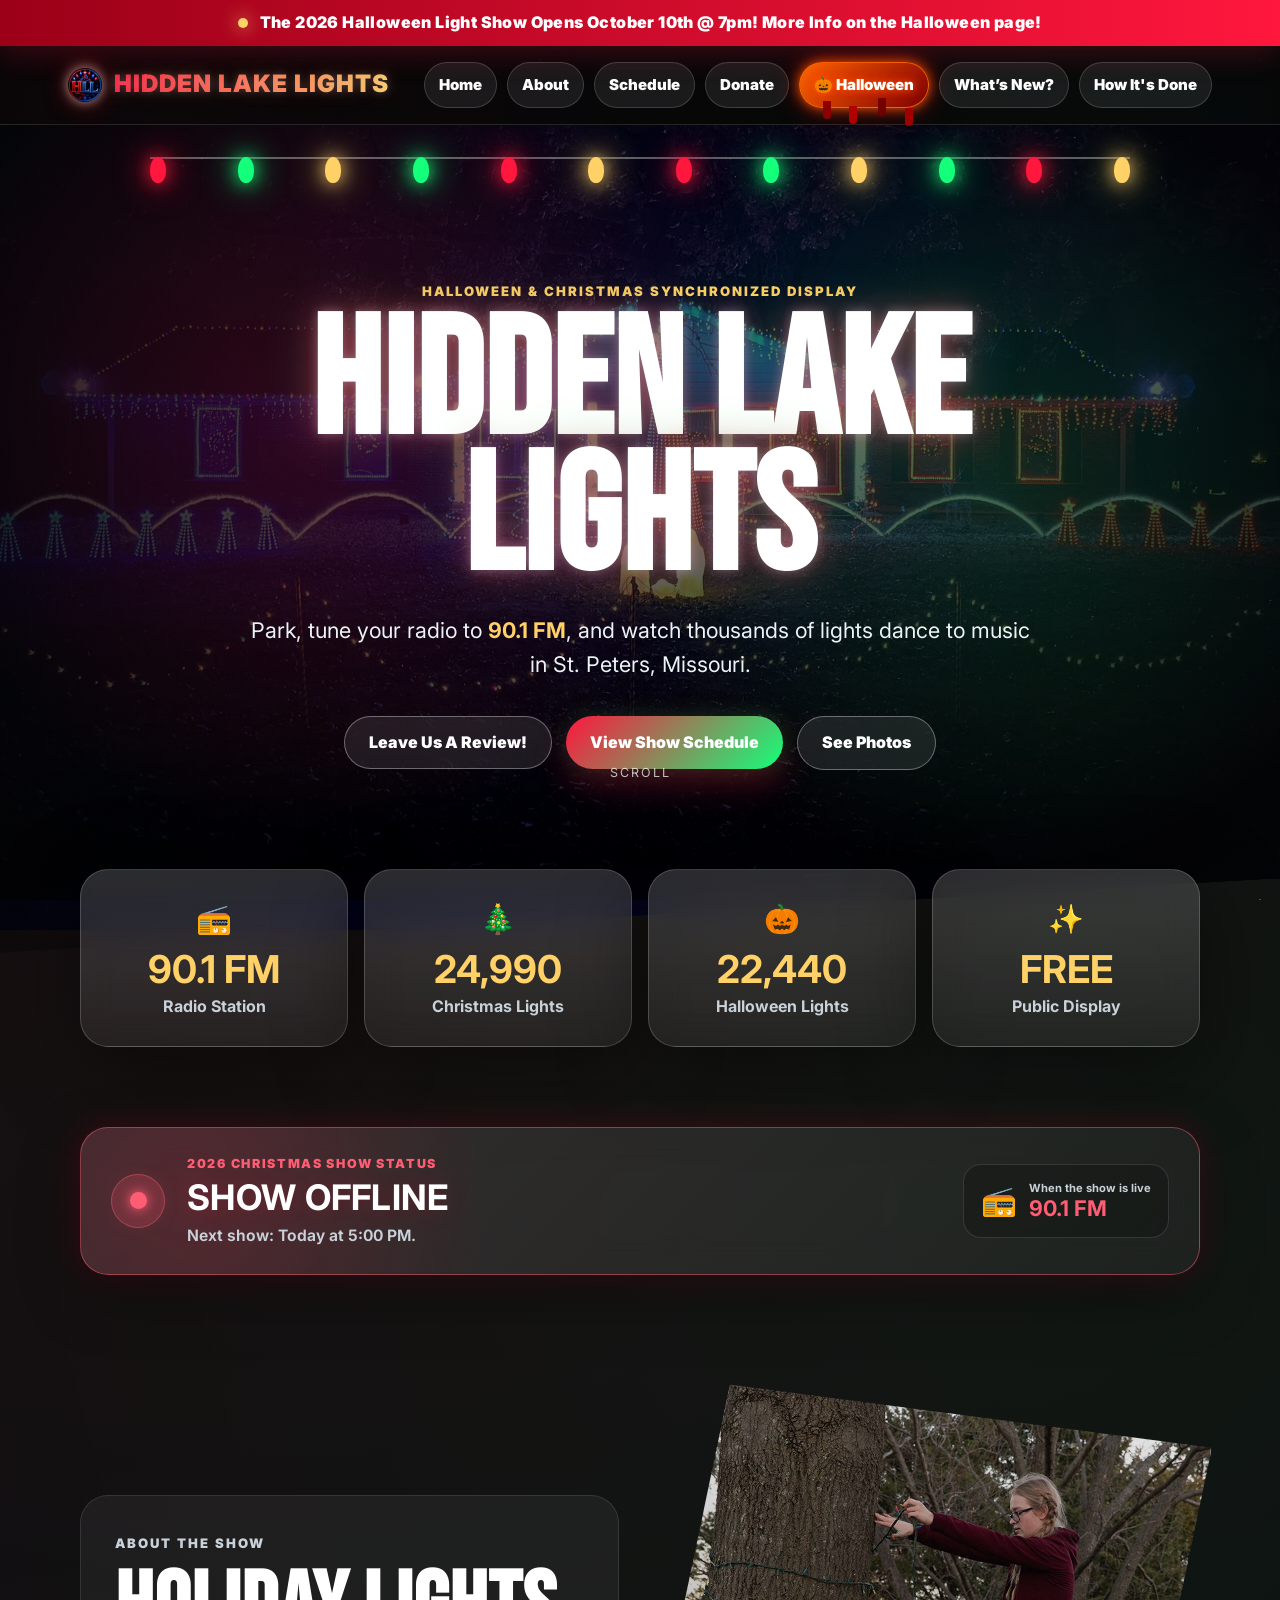
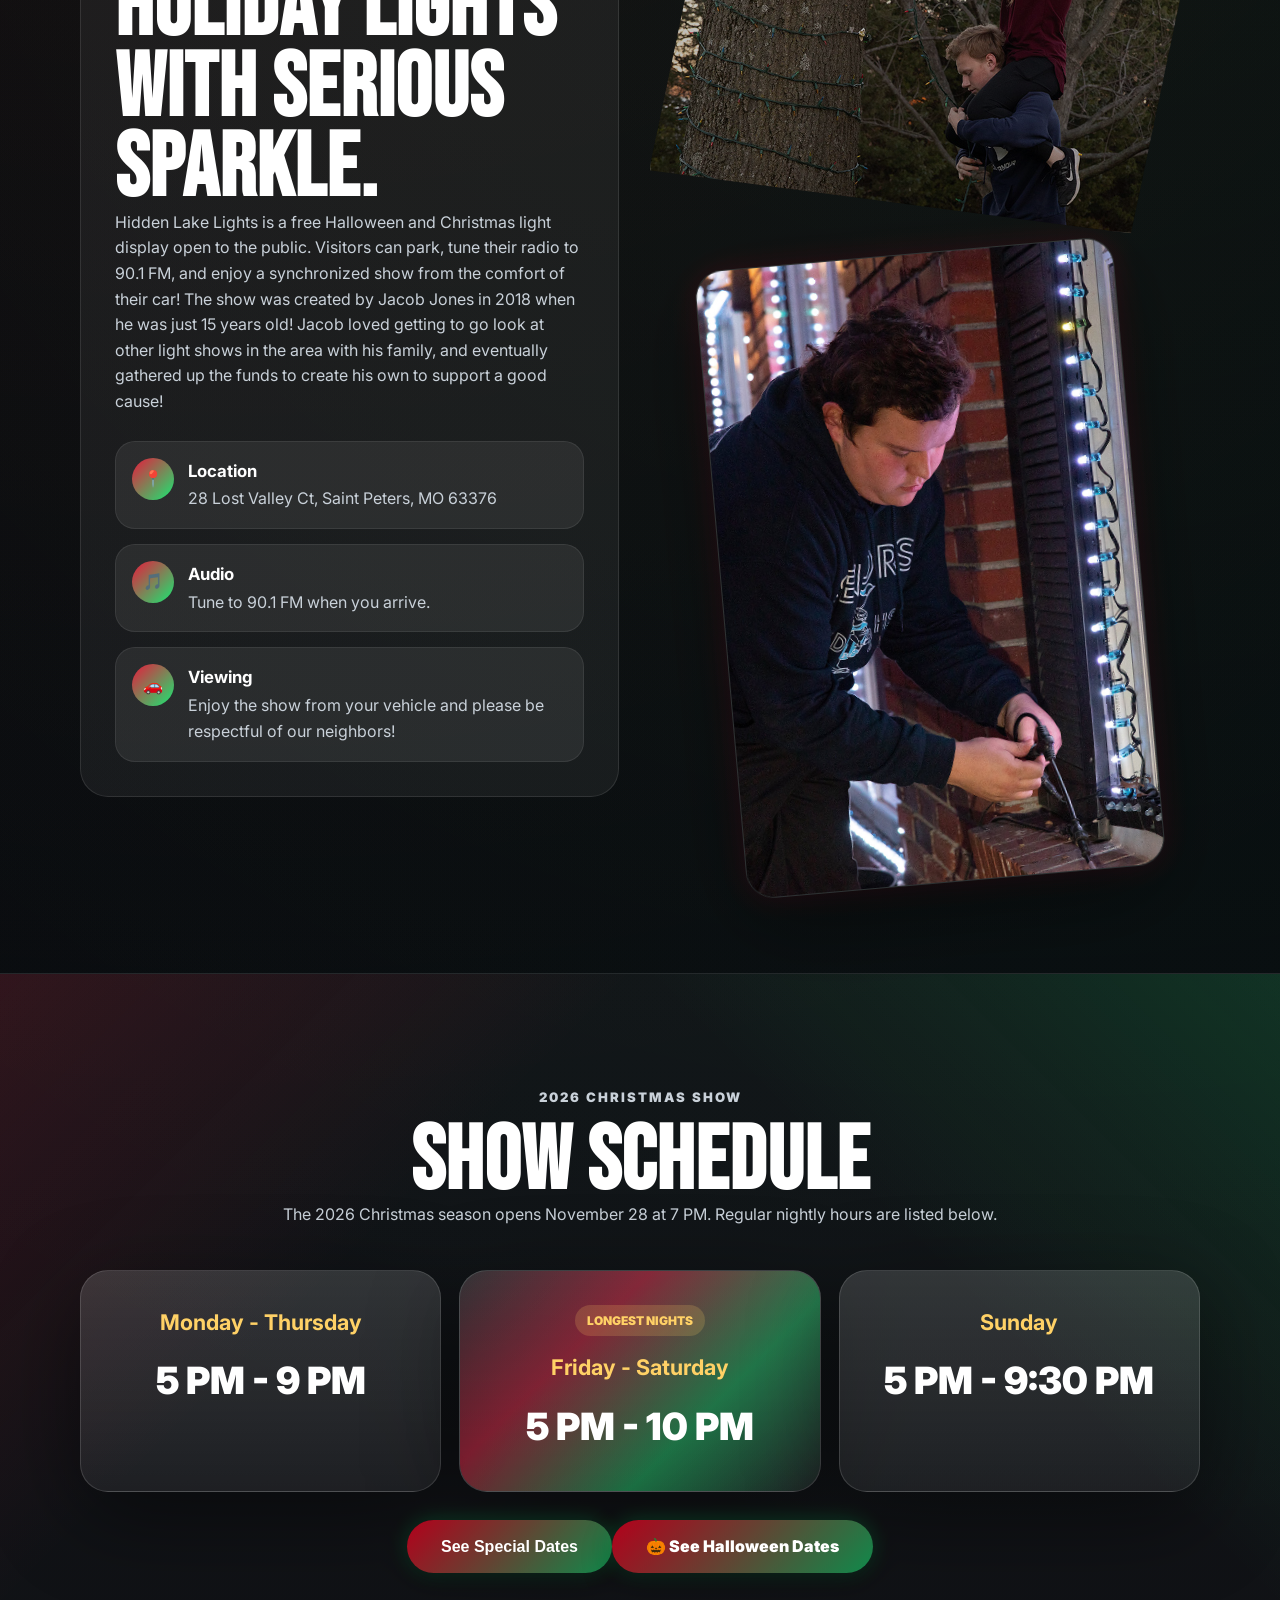
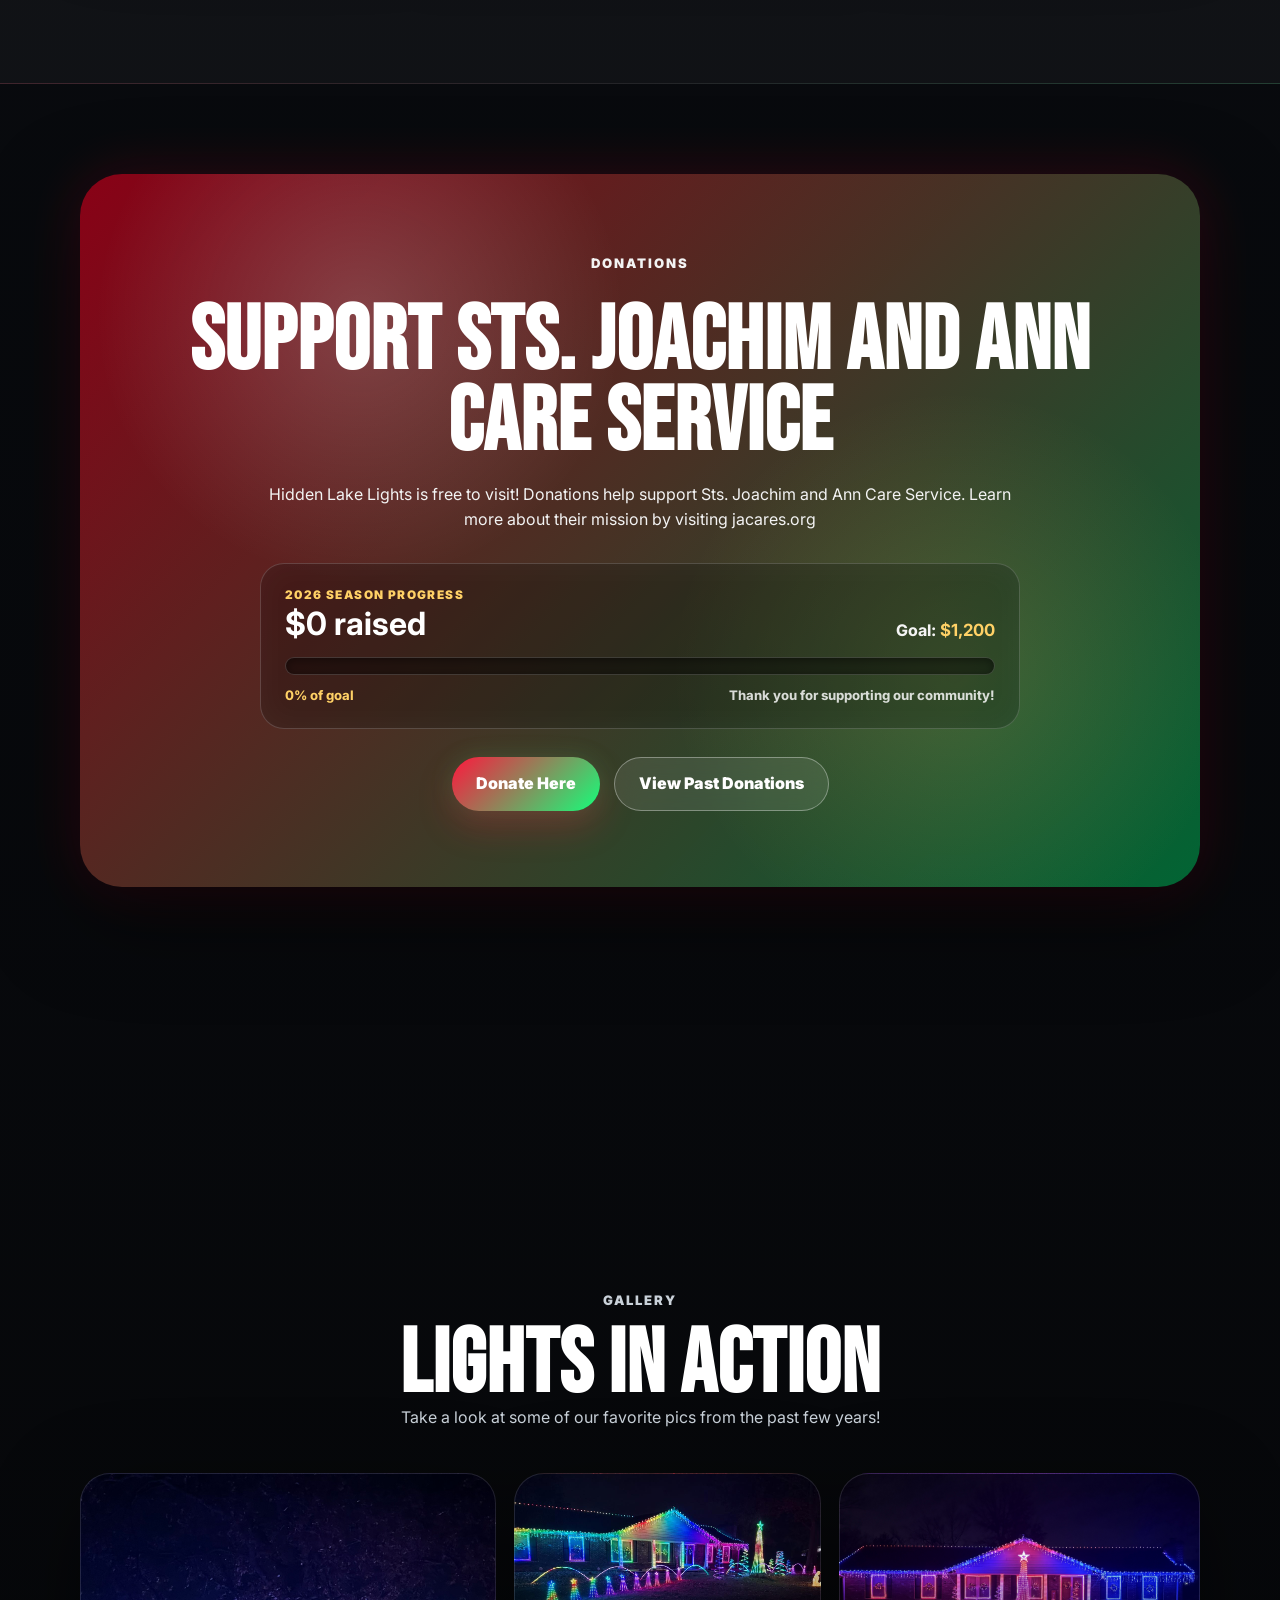
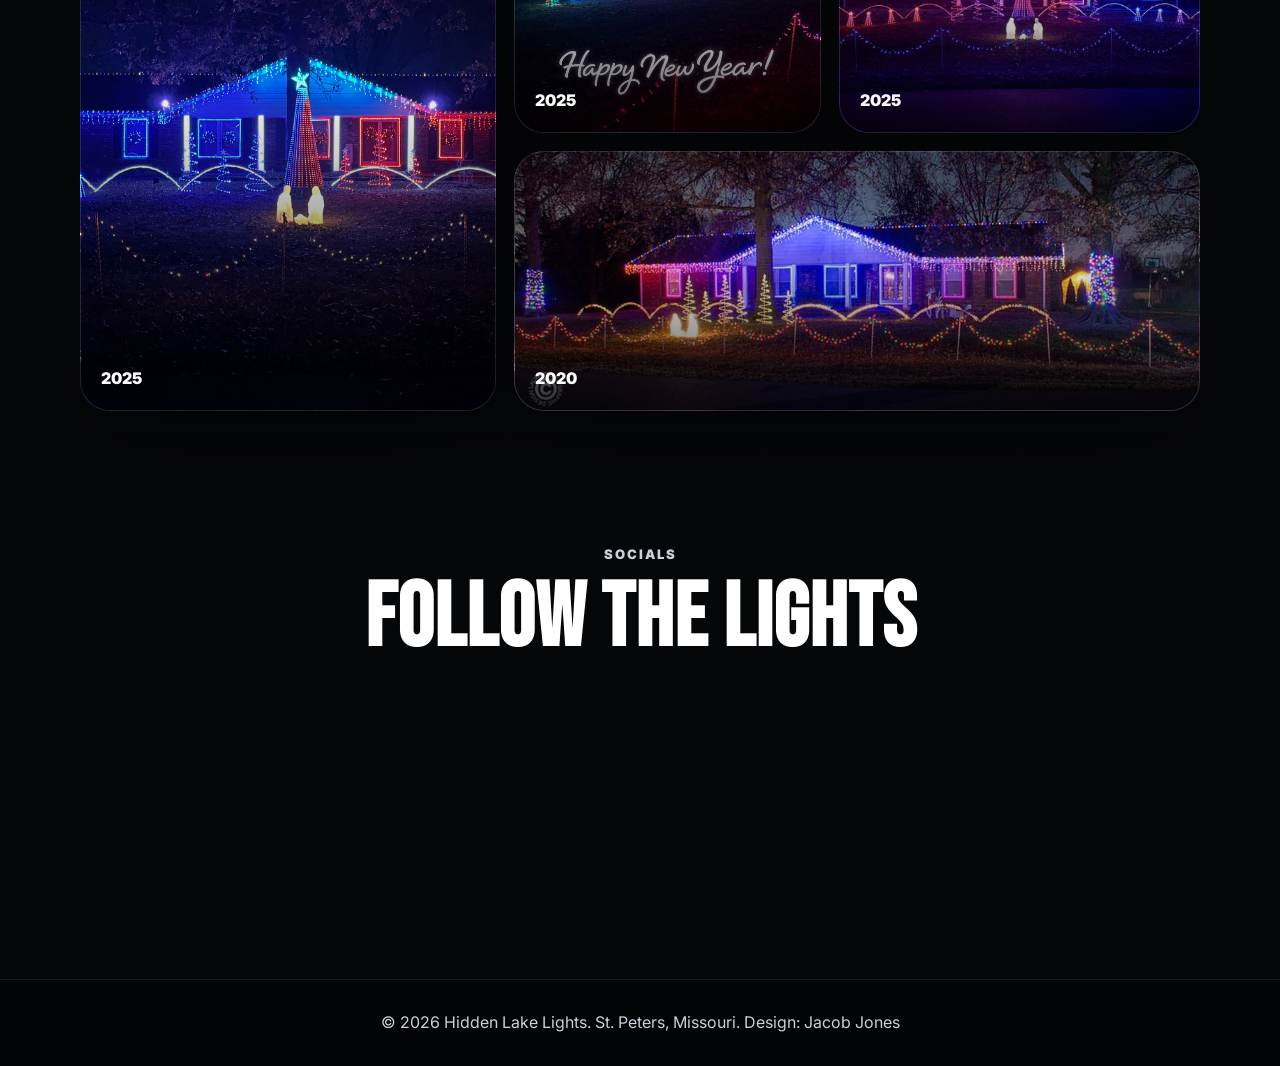
==== index.html @ e8484bbc "Update index.html" ====
<!-- =====================================================
  HIDDEN LAKE LIGHTS MAIN PAGE
  Purpose: Main Christmas/home page for the show website
===================================================== -->
<!DOCTYPE html>
<html lang="en">
<head>
  <!-- ===== PAGE SETUP / BROWSER SETTINGS =====
       Sets character encoding, mobile responsiveness, SEO info, fonts, favicon,
       Font Awesome icons, and connects this page to style.css.
  -->
  <meta charset="UTF-8" />
  <meta name="viewport" content="width=device-width, initial-scale=1.0" />

  <!-- ===== SEO META TAGS ===== -->

<meta name="title" content="Hidden Lake Lights | St. Peters Christmas & Halloween Light Show">

<meta name="description" content="Hidden Lake Lights is a free synchronized Christmas and Halloween light show in St. Peters, Missouri featuring music, pixels, mega trees, and over 30,000 lights. Tune to 90.1 FM and enjoy the show from your vehicle.">

<meta name="keywords" content="
Hidden Lake Lights,
St Peters Christmas Lights,
St Charles County Christmas Lights,
Missouri Christmas Lights,
Christmas Light Show Missouri,
Halloween Light Show Missouri,
St Peters Holiday Lights,
Christmas Lights Near Me,
Synchronized Christmas Lights,
90.1 FM Light Show,
Christmas Lights St Louis,
St Louis Christmas Lights,
Holiday Lights Missouri,
Drive Through Christmas Lights,
Pixel Light Show
">

<meta name="author" content="Jacob Jones">

<meta name="robots" content="index, follow">

<meta name="theme-color" content="#050608">

<!-- ===== OPEN GRAPH (Facebook / Discord / iMessage) ===== -->

<meta property="og:title" content="Hidden Lake Lights">

<meta property="og:description" content="Free synchronized Christmas & Halloween light show in St. Peters, Missouri.">

<meta property="og:image" content="https://hiddenlakelights.com/images/2025-Christmas-1.JPEG">

<meta property="og:url" content="https://hiddenlakelights.com">

<meta property="og:type" content="website">

<!-- ===== TWITTER / X ===== -->

<meta name="twitter:card" content="summary_large_image">

<meta name="twitter:title" content="Hidden Lake Lights">

<meta name="twitter:description" content="Christmas & Halloween synchronized light show in St. Peters, Missouri.">

<meta name="twitter:image" content="https://hiddenlakelights.com/images/2025-Christmas-1.JPEG">

<!-- ===== LOCATION SEO ===== -->

<meta name="geo.region" content="US-MO">

<meta name="geo.placename" content="St. Peters">

<meta name="geo.position" content="38.787469;-90.629892">

<meta name="ICBM" content="38.787469, -90.629892">

  <!-- ===== BROWSER TAB TITLE ===== -->
  <title>Hidden Lake Lights | St. Peters Holiday Light Show</title>
  <meta name="description" content="Hidden Lake Lights is a free Halloween and Christmas synchronized light display in St. Peters, Missouri." />

  <!-- ===== FONT + ICON + CSS FILE LINKS ===== -->
  <link rel="preconnect" href="https://fonts.googleapis.com">
  <link rel="preconnect" href="https://fonts.gstatic.com" crossorigin>
  <link href="https://fonts.googleapis.com/css2?family=Bebas+Neue&family=Inter:wght@400;600;700;800;900&display=swap" rel="stylesheet">
  <link rel="stylesheet" href="https://cdnjs.cloudflare.com/ajax/libs/font-awesome/6.5.0/css/all.min.css">
  <link rel="icon" type="image/png" href="images/favicon-blue.png">
  <link rel="stylesheet" href="style.css" />
</head>

<body>
  <!-- ===== BACKGROUND EFFECTS =====
       These divs create the glowing background and falling snow effect.
  -->
  <div class="background-glow"></div>
  <div class="snow" aria-hidden="true"></div>

  <!-- ===== TOP ANNOUNCEMENT BAR =====
       The thin banner at the very top of the page with season/show status.
  -->

  <div class="top-bar">
    <span class="pulse-dot"></span>
    The 2026 Halloween Light Show Opens October 10th @ 7pm! More Info on the Halloween page!
  </div>

  <!-- ===== NAVIGATION BAR =====
       Logo, menu button for phones, and page navigation links.
  -->

  <header class="site-header">
    <nav class="nav">
      <a class="logo" href="#home">
        <img src="images/favicon-green.png" alt="HLL Logo" class="logo-img">
        <span>Hidden Lake Lights</span>
      </a>

      <button class="menu-btn" id="menuBtn" aria-label="Open menu">☰</button>

      <div class="nav-links" id="navLinks">
        <a href="#home">Home</a>
        <a href="#about">About</a>
        <a href="#schedule">Schedule</a>
        <a href="#donate">Donate</a>
        <a href="halloween.html" class="halloween-btn">🎃 Halloween</a>
        <a href="whats-new.html">What’s New?</a>
        <a href="how-its-done.html">How It's Done</a>
      </div>
    </nav>
  </header>

  <!-- ===== MAIN PAGE CONTENT START ===== -->

  <main>
    <!-- ===== HERO / HOME SECTION =====
         First big section visitors see. Includes background image, animated lights,
         main title, short description, and call-to-action buttons.
    -->

    <section class="hero" id="home">
      <div class="light-string" aria-hidden="true">
        <span></span><span></span><span></span><span></span><span></span><span></span>
        <span></span><span></span><span></span><span></span><span></span><span></span>
      </div>

      <div class="hero-overlay"></div>

      <div class="hero-content reveal">
        <p class="eyebrow">Halloween & Christmas Synchronized Display</p>
        <h1>Hidden Lake Lights</h1>
        <p class="hero-text">
          Park, tune your radio to <strong>90.1 FM</strong>, and watch thousands of lights dance to music in St. Peters, Missouri.
        </p>

        <div class="hero-buttons">
          <a class="button glass" href="https://g.page/r/CQr6mbD4rVq7EBM/review" target="_blank" rel="noopener">
  Leave Us A Review!
</a>
          <a class="button primary" href="#schedule">View Show Schedule</a>
          <a class="button glass" href="#gallery">See Photos</a>
        </div>
      </div>

      <div class="scroll-cue">Scroll</div>
    </section>

    <!-- ===== QUICK STATS SECTION =====
         Four small cards showing radio station, Christmas lights, Halloween lights,
         and that the show is free.
    -->

    <section class="stats-wrap">
      <div class="stat-card reveal">
        <span class="stat-icon">📻</span>
        <h3>90.1 FM</h3>
        <p>Radio Station</p>
      </div>

      <div class="stat-card reveal">
        <span class="stat-icon">🎄</span>
        <h3>24,990</h3>
        <p>Christmas Lights</p>
      </div>

      <div class="stat-card reveal">
        <span class="stat-icon">🎃</span>
        <h3>22,440</h3>
        <p>Halloween Lights</p>
      </div>

      <div class="stat-card reveal">
        <span class="stat-icon">✨</span>
        <h3>FREE</h3>
        <p>Public Display</p>
      </div>
    </section>

    <!-- ===== LIVE SHOW STATUS ===== -->
    <section class="live-status-section" aria-labelledby="christmasLiveStatusTitle">
      <div class="live-status-card christmas-live-status reveal" id="liveShowStatus" data-season="christmas">
        <div class="live-status-indicator" aria-hidden="true"><span class="live-status-dot"></span></div>
        <div class="live-status-copy">
          <p class="live-status-label">2026 Christmas Show Status</p>
          <h2 id="christmasLiveStatusTitle" class="live-status-title">Checking show status...</h2>
          <p class="live-status-message" id="liveShowStatusMessage">Loading the current Hidden Lake Lights schedule.</p>
        </div>
        <div class="live-status-radio">
          <span>📻</span>
          <div><small>When the show is live</small><strong>90.1 FM</strong></div>
        </div>
      </div>
    </section>

    <!-- ===== ABOUT THE SHOW SECTION =====
         Text explaining what Hidden Lake Lights is, plus location/audio/viewing info
         and the stacked diagonal photo layout.
    -->

    <section class="split-section" id="about">
      <div class="split-text reveal">
        <p class="eyebrow">About The Show</p>
        <h2>Holiday lights with serious sparkle.</h2>
        <p>
          Hidden Lake Lights is a free Halloween and Christmas light display open to the public. Visitors can park,
          tune their radio to 90.1 FM, and enjoy a synchronized show from the comfort of their car! The show was created by Jacob Jones in 2018 when he was just 15 years old! Jacob loved getting to go look at other light shows in the area with his family, and eventually gathered up the funds to create his own to support a good cause!
        </p>

        <div class="feature-list">
          <div class="feature">
            <span>📍</span>
            <div>
              <h4>Location</h4>
              <p><a href="https://www.google.com/maps?rlz=1C1RXQR_enUS1079US1079&um=1&ie=UTF-8&fb=1&gl=us&sa=X&geocode=KbH5IlpxKd-HMQr6mbD4rVq7&daddr=28+Lost+Valley+Ct,+St+Peters,+MO+63376" target="_blank" rel="noopener noreferrer">28 Lost Valley Ct, Saint Peters, MO 63376</a>
</a>
            </div>
          </div>

          <div class="feature">
            <span>🎵</span>
            <div>
              <h4>Audio</h4>
              <p>Tune to 90.1 FM when you arrive.</p>
            </div>
          </div>

          <div class="feature">
            <span>🚗</span>
            <div>
              <h4>Viewing</h4>
              <p>Enjoy the show from your vehicle and please be respectful of our neighbors!</p>
            </div>
          </div>
        </div>
      </div>

      <div class="about-photo-stack reveal">
        <div class="diagonal-photo about-photo"></div>

        <div class="about-photo-second">
          <img src="images/me-setup.jpg" alt="Hidden Lake Lights setup">
        </div>
      </div>
    </section>

    <!-- ===== SHOW SCHEDULE SECTION =====
         Main weekly Christmas show schedule and expandable special dates area.
    -->

    <section class="section dark-panel" id="schedule">
      <div class="section-heading reveal">
        <p class="eyebrow">2026 Christmas Show</p>
        <h2>Show Schedule</h2>
        <p>The 2026 Christmas season opens November 28 at 7 PM. Regular nightly hours are listed below.</p>
      </div>

      <div class="schedule-grid">
        <article class="schedule-card reveal">
          <h3>Monday - Thursday</h3>
          <p>5 PM - 9 PM</p>
        </article>

        <article class="schedule-card featured reveal">
          <div class="tag">Longest Nights</div>
          <h3>Friday - Saturday</h3>
          <p>5 PM - 10 PM</p>
        </article>

        <article class="schedule-card reveal">
          <h3>Sunday</h3>
          <p>5 PM - 9:30 PM</p>
        </article>
      </div>
    

    <!-- ===== SPECIAL DATES BUTTON =====
         Button that opens/closes the special holiday date cards below.
    -->

    <div class="special-dates-toggle">
  <button id="specialDatesBtn" class="special-dates-btn">
    See Special Dates
  </button>

  <a href="halloween.html#schedule" class="special-dates-btn halloween-dates-btn">
    🎃 See Halloween Dates
  </a>
</div>

<!-- ===== SPECIAL SHOW DATES CARDS =====
     Hidden by default. Opens when the See Special Dates button is clicked.
     Includes countdowns for Opening Night, Christmas Eve, Christmas Day,
     and New Year's Eve.
-->

<div id="specialDatesSection" class="special-dates-section hidden-special-dates">

  <h2>SPECIAL SHOW DATES</h2>
  <p class="special-subtitle">Don't miss these themed nights!</p>

  <div class="special-dates-grid">

    <div class="special-date-card christmas-card">
  <div class="holiday-icon">🌟</div>

  <h3>Opening Night</h3>
  <p>November 28</p>
  <p>7PM - 10PM</p>

  <div class="countdown-wrap">
    <div class="countdown-label">Countdown</div>

    <div id="openingNightCountdown" class="countdown-timer">
      Loading...
    </div>
  </div>

  <span>Opening night premiere show!</span>
</div>

<div class="special-date-card christmas-card">
  <div class="holiday-icon">🎄</div>
  <h3>Christmas Eve</h3>
  <p>December 24th</p>
  <p>5PM - 11PM</p>

  <div class="countdown-wrap">
    <div class="countdown-label">Countdown</div>
    <div id="christmasCountdown" class="countdown-timer">
      Loading...
    </div>
  </div>

</div>

<div class="special-date-card christmas-card">
  <div class="holiday-icon">🎁</div>
  <h3>Christmas Day</h3>
  <p>December 25th</p>
  <p>4PM - 11PM</p>

  <div class="countdown-wrap">
    <div class="countdown-label">Countdown</div>
    <div id="christmasDayCountdown" class="countdown-timer">
      Loading...
    </div>
  </div>

</div>

<div class="special-date-card newyear-card">
  <div class="holiday-icon">🎆</div>
  <h3>New Year's Eve</h3>
  <p>December 31st</p>
  <p>5PM - 12AM</p>

  <div class="countdown-wrap">
    <div class="countdown-label">Countdown</div>
    <div id="newYearCountdown" class="countdown-timer">
      Loading...
    </div>
  </div>

  <span>End-of-year light show!</span>
</div>

  </div>

</div>

</section>
    
    <!-- ===== DONATION SECTION =====
         Main donation callout card with links to donate and view donation history.
    -->

    <section class="donation-section" id="donate">
      <div class="donation-card reveal">
        <p class="eyebrow">Donations</p>
        <h2>Support Sts. Joachim and Ann Care Service</h2>
        <p>
          Hidden Lake Lights is free to visit! Donations help support Sts. Joachim and Ann Care Service. Learn more about their mission by visiting <a href="https://jacares.org" target="_blank" rel="noopener noreferrer">jacares.org</a>
        </p>
        <!-- ===== 2026 DONATION GOAL ===== -->
        <div class="donation-progress" id="donationProgress" aria-label="2026 Christmas donation progress">
          <div class="donation-progress-heading">
            <div>
              <span class="donation-progress-kicker">2026 Season Progress</span>
              <strong><span id="donationRaisedAmount">$0</span> raised</strong>
            </div>
            <div class="donation-progress-goal">Goal: <strong id="donationGoalAmount">$1,200</strong></div>
          </div>
          <div class="donation-progress-track" role="progressbar" aria-valuemin="0" aria-valuemax="1200" aria-valuenow="0" id="donationProgressBar">
            <div class="donation-progress-fill" id="donationProgressFill"></div>
          </div>
          <div class="donation-progress-footer">
            <span id="donationProgressPercent">0% of goal</span>
            <span>Thank you for supporting our community!</span>
          </div>
        </div>

        <div class="donation-buttons">
          <a class="button primary" href="https://donate.stripe.com/7sIeYQ3hO5oAbpS8ww" target="_blank" rel="noopener">
    Donate Here
  </a>

          <a class="button glass" href="donation-history.html">
    View Past Donations
          </a>
</div>
      </div>
    </section>

    <!-- ===== DONATION TOTAL INFO CARDS =====
         Four donation stat cards showing current season total, goal, last year's total,
         and total raised since 2018.
    -->
<section class="donation-stats-wrap">
  <div class="donation-stat-card reveal">
    <span class="stat-icon">💵</span>
    <h3 id="donationSeasonStat">$0</h3>
    <p>Raised This Season</p>
  </div>

  <div class="donation-stat-card reveal">
    <span class="stat-icon">🎯</span>
    <h3 id="donationGoalStat">$1,200</h3>
    <p>Season Goal</p>
  </div>

  <div class="donation-stat-card reveal">
    <span class="stat-icon">📊</span>
    <h3>$957</h3>
    <p>Raised in 2025</p>
  </div>

  <div class="donation-stat-card reveal">
    <span class="stat-icon">📈</span>
    <h3>$13,255.88</h3>
    <p>Total Raised Since 2018</p>
  </div>
</section>

    <!-- ===== GALLERY SECTION =====
         Photo grid showing favorite pictures from past seasons.
    -->

    <section class="section" id="gallery">
      <div class="section-heading reveal">
        <p class="eyebrow">Gallery</p>
        <h2>Lights In Action</h2>
        <p>Take a look at some of our favorite pics from the past few years!</p>
      </div>

      <div class="gallery-grid">
        <div class="gallery-photo photo-one reveal"><span>2025</span></div>
        <div class="gallery-photo photo-two reveal"><span>2025</span></div>
        <div class="gallery-photo photo-three reveal"><span>2025</span></div>
        <div class="gallery-photo photo-four reveal"><span>2020</span></div>
      </div>
    </section>

    <!-- ===== SOCIALS / CONTACT SECTION =====
         Email, Facebook, and YouTube contact cards.
    -->

    <section class="section contact-section" id="contact">
      <div class="section-heading reveal">
        <p class="eyebrow">Socials</p>
        <h2>Follow The Lights</h2>
      </div>

      <div class="contact-grid">
        <a class="contact-card reveal" href="mailto:hiddenlakelights@gmail.com">
          <span><i class="fas fa-envelope"></i></span>
          <h3>Email</h3>
          <p>hiddenlakelights@gmail.com</p>
        </a>

        <a class="contact-card reveal" href="https://www.facebook.com/hiddenlakelights" target="_blank" rel="noopener">
          <span><i class="fab fa-facebook"></i></span>
          <h3>Facebook</h3>
          <p>@HiddenLakeLights</p>
          </a>

        <a class="contact-card reveal" href="https://www.youtube.com/@hiddenlakelights" target="_blank" rel="noopener">
          <span><i class="fab fa-youtube"></i></span>
          <h3>YouTube</h3>
          <p>Watch videos from the past!</p>
        </a>
      </div>
    </section>
  </main>

  <!-- ===== FOOTER =====
       Bottom copyright line and design credit.
  -->

  <footer>
    <p>© <span id="year"></span> Hidden Lake Lights. St. Peters, Missouri.   Design: Jacob Jones</p>
  </footer>

  <!-- ===== MAIN JAVASCRIPT FILE =====
       Connects the page to script.js for menu/reveal/year functionality.
  -->

  <script src="script.js"></script>

  <!-- ===== SPECIAL DATES + COUNTDOWN SCRIPT =====
       Handles the See Special Dates button and updates the countdown timers.
  -->

  <script>
document.addEventListener("DOMContentLoaded", () => {
  const specialBtn = document.getElementById("specialDatesBtn");
  const specialSection = document.getElementById("specialDatesSection");

  if (specialBtn && specialSection) {
    specialBtn.addEventListener("click", () => {
      specialSection.classList.toggle("show-special-dates");

      specialBtn.textContent = specialSection.classList.contains("show-special-dates")
        ? "Hide Special Dates"
        : "See Special Dates";
    });
  }

  // ===== COUNTDOWN FUNCTION =====
  // Finds a countdown element by ID and updates it every minute.
  function updateCountdown(id, targetDate) {
    const element = document.getElementById(id);
    if (!element) return;

    function tick() {
      const now = new Date().getTime();
      const distance = targetDate - now;

      if (distance < 0) {
        element.innerHTML = "LIVE NOW";
        return;
      }

      const days = Math.floor(distance / (1000 * 60 * 60 * 24));
      const hours = Math.floor((distance / (1000 * 60 * 60)) % 24);
      const minutes = Math.floor((distance / (1000 * 60)) % 60);

      element.innerHTML = `${days}d ${hours}h ${minutes}m`;
    }

    tick();
    setInterval(tick, 60000);
  }

  // ===== COUNTDOWN TARGET DATES =====
  // Uses the current year and counts down to each special show date.
  const currentYear = new Date().getFullYear();
updateCountdown("openingNightCountdown", new Date(`November 28, ${currentYear} 17:00:00`).getTime());
  updateCountdown("christmasCountdown", new Date(`December 24, ${currentYear} 17:00:00`).getTime());
  updateCountdown("christmasDayCountdown", new Date(`December 25, ${currentYear} 17:00:00`).getTime());
  updateCountdown("newYearCountdown", new Date(`December 31, ${currentYear} 17:00:00`).getTime());
  });
</script>

  <!-- ===== PAGE END ===== -->
</body>
</html>
---- style.css ----
/* =====================================================
  HIDDEN LAKE LIGHTS WEBSITE
  FULL STYLE.CSS
===================================================== */

:root {
  --red: #ff173d;
  --deep-red: #9b0018;
  --green: #14ff7a;
  --deep-green: #007a3d;
  --gold: #ffd166;
  --blue: #4cc9f0;
  --dark: #050608;
  --dark-2: #0b0f14;
  --panel: rgba(255, 255, 255, 0.08);
  --panel-strong: rgba(255, 255, 255, 0.13);
  --white: #ffffff;
  --muted: #c9d1d9;
  --shadow: 0 24px 90px rgba(0, 0, 0, 0.45);
  --radius: 28px;
}

/* ===== RESET ===== */
* {
  margin: 0;
  padding: 0;
  box-sizing: border-box;
}

html {
  scroll-behavior: smooth;
  scroll-padding-top: 90px;
}

body {
  font-family: "Inter", Arial, Helvetica, sans-serif;
  background:
    radial-gradient(circle at 20% 10%, rgba(255, 23, 61, 0.08), transparent 40%),
    radial-gradient(circle at 80% 20%, rgba(20, 255, 122, 0.06), transparent 42%),
    linear-gradient(180deg, #050608 0%, #090b0f 45%, #050608 100%);
  color: var(--white);
  line-height: 1.6;
  overflow-x: hidden;
}

a {
  color: inherit;
  text-decoration: none;
}

strong {
  color: var(--gold);
}

/* ===== BACKGROUND EFFECTS ===== */
.background-glow {
  position: fixed;
  inset: 0;
  z-index: -3;
  pointer-events: none;
  background:
    radial-gradient(circle at 12% 20%, rgba(255, 23, 61, 0.08), transparent 34%),
    radial-gradient(circle at 85% 18%, rgba(20, 255, 122, 0.06), transparent 34%),
    radial-gradient(circle at 50% 90%, rgba(76, 201, 240, 0.06), transparent 38%);
  filter: blur(8px);
}

.snow {
  position: fixed;
  inset: 0;
  z-index: -2;
  pointer-events: none;
  opacity: 0.25;
  background-image:
    radial-gradient(circle, white 0 1px, transparent 1.5px),
    radial-gradient(circle, var(--gold) 0 1px, transparent 1.5px),
    radial-gradient(circle, var(--green) 0 1px, transparent 1.5px),
    radial-gradient(circle, var(--red) 0 1px, transparent 1.5px);
  background-size: 120px 120px, 180px 180px, 240px 240px, 300px 300px;
  animation: drift 18s linear infinite;
}

@keyframes drift {
  from {
    background-position: 0 0, 30px 60px, 80px 20px, 140px 80px;
  }

  to {
    background-position: 0 420px, 30px 500px, 80px 460px, 140px 540px;
  }
}

/* ===== TOP BAR ===== */
.top-bar {
  position: relative;
  z-index: 2000;
  background: linear-gradient(90deg, var(--deep-red), var(--red), var(--green), var(--deep-green));
  background-size: 300% 100%;
  animation: gradientMove 6s ease-in-out infinite;
  text-align: center;
  padding: 10px 16px;
  font-weight: 900;
  letter-spacing: 0.4px;
  box-shadow: 0 8px 30px rgba(255, 23, 61, 0.2);
}

@keyframes gradientMove {
  0%, 100% {
    background-position: left;
  }

  50% {
    background-position: right;
  }
}

.pulse-dot {
  display: inline-block;
  width: 10px;
  height: 10px;
  margin-right: 8px;
  border-radius: 50%;
  background: var(--gold);
  box-shadow: 0 0 18px var(--gold);
  animation: pulse 1.4s infinite;
}

@keyframes pulse {
  0%, 100% {
    transform: scale(1);
    opacity: 1;
  }

  50% {
    transform: scale(1.45);
    opacity: 0.65;
  }
}

/* ===== NAVBAR ===== */
.site-header {
  position: sticky;
  top: 0;
  z-index: 1500;
  background: rgba(5, 6, 8, 0.74);
  backdrop-filter: blur(18px);
  border-bottom: 1px solid rgba(255, 255, 255, 0.12);
}

.nav {
  max-width: 1180px;
  margin: 0 auto;
  padding: 16px 18px;
  display: flex;
  justify-content: space-between;
  align-items: center;
}

.logo {
  display: inline-flex;
  align-items: center;
  gap: 12px;
  font-weight: 950;
  text-transform: uppercase;
  letter-spacing: 1px;
}

.logo-bulb {
  width: 34px;
  height: 34px;
  border-radius: 50%;
  background:
    radial-gradient(circle at 30% 25%, white, var(--gold) 18%, var(--red) 45%, var(--green) 78%);
  box-shadow:
    0 0 12px var(--gold),
    0 0 30px rgba(20, 255, 122, 0.5);
}

.nav-links {
  display: flex;
  gap: 14px;
  font-weight: 800;
  font-size: 0.94rem;
}

.nav-links a {
  position: relative;
  display: inline-flex;
  align-items: center;
  justify-content: center;
  padding: 9px 15px;
  border-radius: 999px;
  background: rgba(255, 255, 255, 0.08);
  border: 1px solid rgba(255, 255, 255, 0.16);
  color: white;
  font-weight: 900;
  overflow: visible;
  transition: 0.25s ease;
}

.nav-links a::after {
  display: none;
}

.nav-links a:hover {
  color: white;
  transform: translateY(-2px) scale(1.04);
  background: linear-gradient(135deg, rgba(255, 23, 61, 0.85), rgba(20, 255, 122, 0.75));
  box-shadow:
    0 0 14px rgba(255, 23, 61, 0.55),
    0 0 24px rgba(20, 255, 122, 0.35);
}

.menu-btn {
  display: none;
  background: rgba(255, 255, 255, 0.08);
  color: white;
  border: 1px solid rgba(255,255,255,0.28);
  padding: 8px 13px;
  border-radius: 12px;
  font-size: 1.25rem;
  cursor: pointer;
}

/* ===== HALLOWEEN NAV BUTTON ===== */
.halloween-btn {
  position: relative;
  isolation: isolate;
  background: linear-gradient(135deg, #ff6a00, #7a0000) !important;
  border: 1px solid rgba(255, 106, 0, 0.9) !important;
  color: #fff !important;
  text-shadow:
    0 0 8px #ff6a00,
    0 0 18px #ff0000;
  box-shadow:
    0 0 12px rgba(255, 106, 0, 0.85),
    0 0 26px rgba(255, 0, 0, 0.55);
  animation: halloweenPulse 1.25s infinite ease-in-out;
}

.halloween-btn::before {
  content: "";
  position: absolute;
  left: 18%;
  bottom: -12px;
  width: 8px;
  height: 18px;
  background: #8b0000;
  border-radius: 0 0 999px 999px;
  box-shadow:
    26px 5px 0 #b00000,
    55px -3px 0 #700000,
    82px 7px 0 #a00000;
  z-index: -1;
  animation: bloodDrip 1.6s infinite ease-in-out;
}

.halloween-btn::after {
  content: "";
  position: absolute;
  left: 31%;
  bottom: -22px;
  width: 7px;
  height: 7px;
  background: #b00000;
  border-radius: 50%;
  box-shadow:
    42px 6px 0 #7a0000,
    74px -2px 0 #b00000;
  z-index: -1;
  animation: bloodDrops 1.6s infinite ease-in-out;
}

@keyframes halloweenPulse {
  0%, 100% {
    transform: scale(1);
    box-shadow:
      0 0 10px rgba(255, 106, 0, 0.8),
      0 0 24px rgba(255, 0, 0, 0.45);
  }

  50% {
    transform: scale(1.07);
    box-shadow:
      0 0 20px rgba(255, 106, 0, 1),
      0 0 42px rgba(255, 0, 0, 0.8);
  }
}

@keyframes bloodDrip {
  0%, 100% {
    height: 14px;
    opacity: 0.85;
  }

  50% {
    height: 24px;
    opacity: 1;
  }
}

@keyframes bloodDrops {
  0%, 100% {
    transform: translateY(0);
    opacity: 0.65;
  }

  50% {
    transform: translateY(6px);
    opacity: 1;
  }
}

/* ===== MAIN HERO ===== */
.hero {
  position: relative;
  min-height: 92vh;
  display: grid;
  place-items: center;
  text-align: center;
  overflow: hidden;
  isolation: isolate;
  padding: 90px 20px 120px;
  background:
    linear-gradient(rgba(0, 0, 0, 0.42), rgba(0, 0, 0, 0.78)),
    url("images/2025-Christmas-1.JPEG") center/cover no-repeat;
  clip-path: polygon(0 0, 100% 0, 100% 91%, 0 100%);
}

.hero-overlay {
  position: absolute;
  inset: 0;
  z-index: -1;
  background:
    radial-gradient(circle at 25% 35%, rgba(255, 23, 61, 0.18), transparent 38%),
    radial-gradient(circle at 78% 42%, rgba(20, 255, 122, 0.14), transparent 36%),
    linear-gradient(120deg, rgba(5, 6, 8, 0.88) 0%, transparent 52%, rgba(5, 6, 8, 0.76) 100%);
}

.hero-content {
  max-width: 1000px;
}

.eyebrow {
  display: inline-flex;
  align-items: center;
  justify-content: center;
  color: var(--gold);
  text-transform: uppercase;
  letter-spacing: 2px;
  font-size: 0.82rem;
  font-weight: 950;
  margin-bottom: 14px;
}

.hero h1 {
  font-family: "Bebas Neue", Arial, sans-serif;
  font-size: clamp(4.4rem, 13vw, 12rem);
  line-height: 0.82;
  letter-spacing: 1px;
  text-transform: uppercase;
  text-shadow:
    0 0 12px rgba(255, 255, 255, 0.32),
    0 0 34px rgba(255, 23, 61, 0.45),
    0 0 60px rgba(20, 255, 122, 0.25);
}

.hero-text {
  max-width: 780px;
  margin: 24px auto 0;
  color: #ecf3f7;
  font-size: clamp(1.05rem, 2vw, 1.35rem);
}

.hero-buttons {
  margin-top: 34px;
  display: flex;
  justify-content: center;
  gap: 14px;
  flex-wrap: wrap;
}

.button {
  display: inline-flex;
  align-items: center;
  justify-content: center;
  min-height: 48px;
  padding: 13px 24px;
  border-radius: 999px;
  font-weight: 950;
  transition: 0.25s ease;
}

.button.primary {
  background: linear-gradient(135deg, var(--red), var(--green));
  box-shadow:
    0 15px 35px rgba(255, 23, 61, 0.25),
    0 0 25px rgba(20, 255, 122, 0.16);
}

.button.glass {
  border: 1px solid rgba(255,255,255,0.35);
  background: rgba(255,255,255,0.09);
  backdrop-filter: blur(12px);
}

.button:hover {
  transform: translateY(-3px) scale(1.02);
  filter: brightness(1.12);
}

.light-string {
  position: absolute;
  top: 24px;
  left: 50%;
  width: min(980px, 92vw);
  display: flex;
  justify-content: space-between;
  transform: translateX(-50%);
  z-index: 2;
  pointer-events: none;
}

.light-string::before {
  content: "";
  position: absolute;
  top: 8px;
  left: 0;
  right: 0;
  height: 2px;
  background: rgba(255,255,255,0.35);
}

.light-string span {
  position: relative;
  width: 16px;
  height: 26px;
  margin-top: 8px;
  border-radius: 50% 50% 45% 45%;
  background: var(--red);
  box-shadow: 0 0 18px var(--red), 0 0 36px var(--red);
  animation: bulbBlink 1.8s infinite;
}

.light-string span:nth-child(2n) {
  background: var(--green);
  box-shadow: 0 0 18px var(--green), 0 0 36px var(--green);
  animation-delay: 0.35s;
}

.light-string span:nth-child(3n) {
  background: var(--gold);
  box-shadow: 0 0 18px var(--gold), 0 0 36px var(--gold);
  animation-delay: 0.65s;
}

@keyframes bulbBlink {
  0%, 100% {
    opacity: 1;
    filter: brightness(1.2);
  }

  50% {
    opacity: 0.45;
    filter: brightness(0.7);
  }
}

.scroll-cue {
  position: absolute;
  bottom: 170px;
  color: rgba(255,255,255,0.72);
  font-size: 0.78rem;
  text-transform: uppercase;
  letter-spacing: 2px;
  animation: bounce 1.4s infinite;
}

@keyframes bounce {
  0%, 100% {
    transform: translateY(0);
  }

  50% {
    transform: translateY(8px);
  }
}

/* ===== STATS ===== */
.stats-wrap {
  width: min(1120px, calc(100% - 32px));
  margin: -84px auto 80px;
  position: relative;
  z-index: 10;
  display: grid;
  grid-template-columns: repeat(4, 1fr);
  gap: 16px;
}

.stat-card {
  padding: 26px 20px;
  text-align: center;
  border-radius: var(--radius);
  background: linear-gradient(180deg, rgba(255,255,255,0.17), rgba(255,255,255,0.07));
  border: 1px solid rgba(255,255,255,0.18);
  box-shadow: var(--shadow);
  backdrop-filter: blur(18px);
}

.stat-icon {
  font-size: 1.8rem;
}

.stat-card h3 {
  margin-top: 8px;
  color: var(--gold);
  font-size: clamp(1.7rem, 3vw, 2.5rem);
  line-height: 1;
}

.stat-card p {
  color: var(--muted);
  font-weight: 700;
  margin-top: 6px;
}

/* ===== GENERAL SECTIONS ===== */
.section,
.split-section,
.donation-section {
  width: min(1120px, calc(100% - 32px));
  margin: 0 auto;
  padding: 90px 0;
}

.section-heading {
  text-align: center;
  max-width: 820px;
  margin: 0 auto 42px;
}

h2 {
  font-family: "Bebas Neue", Arial, sans-serif;
  font-size: clamp(3rem, 7vw, 6.6rem);
  line-height: 0.9;
  letter-spacing: 1px;
  text-transform: uppercase;
}

.section-heading p,
.split-text p,
.donation-card p,
.feature p,
.contact-card p {
  color: var(--muted);
}

/* ===== ABOUT ===== */
.split-section {
  display: grid;
  grid-template-columns: 1fr 1fr;
  gap: 42px;
  align-items: center;
}

.split-text {
  padding: 34px;
  border-radius: var(--radius);
  background: rgba(255,255,255,0.055);
  border: 1px solid rgba(255,255,255,0.1);
}

.feature-list {
  display: grid;
  gap: 15px;
  margin-top: 26px;
}

.feature {
  display: flex;
  gap: 14px;
  padding: 16px;
  border-radius: 20px;
  background: rgba(255,255,255,0.07);
  border: 1px solid rgba(255,255,255,0.08);
}

.feature span {
  width: 42px;
  height: 42px;
  flex: 0 0 42px;
  display: grid;
  place-items: center;
  border-radius: 50%;
  background: linear-gradient(135deg, rgba(255,23,61,0.9), rgba(20,255,122,0.9));
}

.feature h4 {
  font-size: 1.05rem;
  margin-bottom: 2px;
}

.diagonal-photo {
  min-height: 540px;
  border-radius: 38px;
  background-size: cover;
  background-position: center;
  border: 1px solid rgba(255,255,255,0.14);
  box-shadow: var(--shadow);
  clip-path: polygon(10% 0, 100% 7%, 90% 100%, 0 93%);
}

.about-photo {
  background-image:
    linear-gradient(rgba(0,0,0,0.1), rgba(0,0,0,0.34)),
    url("images/about-us-hll.jpg");
}

/* ===== STACKED ABOUT PHOTOS ===== */
.about-photo-stack {
  display: flex;
  flex-direction: column;
  align-items: center;
  gap: 34px;

  margin-top: -45px;
  padding-top: 35px;
}

.about-photo-stack .about-photo {
  width: 100%;
  min-height: 420px;

  background-position: center 20%;

  transform: rotate(4deg);

  transition: 0.3s ease;
}

.about-photo-second {
  width: 78%;
  border-radius: 28px;
  overflow: hidden;
  border: 1px solid rgba(255,255,255,0.14);
  box-shadow:
    0 24px 90px rgba(0,0,0,0.45),
    0 0 30px rgba(255,23,61,0.15);
  transform: rotate(-5deg);
  transition: transform 0.3s ease, filter 0.3s ease;
}

.about-photo-second img {
  width: 100%;
  display: block;
  object-fit: cover;
}

.about-photo-stack .about-photo:hover,
.about-photo-second:hover {
  transform: scale(1.03) rotate(0deg);
  filter: brightness(1.08);
}


/* ===== PANELS ===== */
.dark-panel {
  width: 100%;
  max-width: none;
  padding: 110px 16px;
  background:
    linear-gradient(135deg, rgba(255, 23, 61, 0.13), transparent 32%),
    linear-gradient(225deg, rgba(20, 255, 122, 0.12), transparent 32%),
    rgba(255,255,255,0.035);
  border-top: 1px solid rgba(255,255,255,0.08);
  border-bottom: 1px solid rgba(255,255,255,0.08);
}

/* ===== SCHEDULE ===== */
.schedule-grid {
  width: min(1120px, calc(100% - 32px));
  margin: 0 auto;
  display: grid;
  grid-template-columns: repeat(3, 1fr);
  gap: 18px;
}

.schedule-card {
  position: relative;
  padding: 34px 24px;
  text-align: center;
  border-radius: var(--radius);
  background: linear-gradient(180deg, rgba(255,255,255,0.14), rgba(255,255,255,0.06));
  border: 1px solid rgba(255,255,255,0.14);
  box-shadow: var(--shadow);
  overflow: hidden;
}

.schedule-card::before {
  content: "";
  position: absolute;
  inset: -2px;
  z-index: -1;
  background: linear-gradient(135deg, transparent, rgba(255,23,61,0.4), rgba(20,255,122,0.35), transparent);
  opacity: 0;
  transition: 0.25s ease;
}

.schedule-card:hover::before,
.schedule-card.featured::before {
  opacity: 1;
}

.schedule-card h3 {
  color: var(--gold);
  font-size: 1.35rem;
}

.schedule-card p {
  margin-top: 12px;
  font-size: clamp(1.6rem, 3vw, 2.35rem);
  font-weight: 950;
}

.tag {
  display: inline-flex;
  margin-bottom: 14px;
  padding: 6px 12px;
  border-radius: 999px;
  background: rgba(255, 209, 102, 0.18);
  color: var(--gold);
  font-size: 0.75rem;
  font-weight: 950;
  text-transform: uppercase;
}

/* ===== DONATION ===== */
.donation-card {
  position: relative;
  padding: clamp(38px, 7vw, 76px);
  text-align: center;
  border-radius: 42px;
  background:
    linear-gradient(135deg, rgba(155,0,24,0.88), rgba(0,122,61,0.82)),
    url("images/Christmas-2023_edited.png") center/cover no-repeat;
  box-shadow:
    0 30px 90px rgba(0,0,0,0.52),
    0 0 55px rgba(255,23,61,0.18);
  overflow: hidden;
}

.donation-card::after {
  content: "";
  position: absolute;
  inset: 0;
  background:
    radial-gradient(circle at 25% 20%, rgba(255,255,255,0.18), transparent 26%),
    radial-gradient(circle at 78% 70%, rgba(255,209,102,0.16), transparent 28%);
  pointer-events: none;
}

.donation-card > * {
  position: relative;
  z-index: 1;
}

.donation-card h2 {
  max-width: 900px;
  margin: 0 auto 18px;
}

.donation-card p {
  max-width: 760px;
  margin: 0 auto 28px;
  color: #f3f3f3;
}

/* ===== GALLERY ===== */
.gallery-grid {
  display: grid;
  grid-template-columns: 1.15fr 0.85fr 1fr;
  grid-auto-rows: 260px;
  gap: 18px;
}

.gallery-photo {
  position: relative;
  border-radius: 30px;
  background-size: cover;
  background-position: center;
  border: 1px solid rgba(255,255,255,0.12);
  box-shadow: var(--shadow);
  overflow: hidden;
  transition: 0.3s ease;
}

.gallery-photo::after {
  content: "";
  position: absolute;
  inset: 0;
  background: linear-gradient(180deg, transparent 35%, rgba(0,0,0,0.72));
}

.gallery-photo span {
  position: absolute;
  left: 20px;
  bottom: 18px;
  z-index: 1;
  font-weight: 950;
  color: white;
}

.gallery-photo:hover {
  transform: translateY(-6px) scale(1.01);
  filter: brightness(1.1);
}

.photo-one {
  grid-row: span 2;
  background-image: url("images/2025-Christmas-1.JPEG");
}

.photo-two {
  background-image: url("images/2025-happy-new-year.jpg");
}

.photo-three {
  background-image: url("images/2025-christmas-2.JPG");
}

.photo-four {
  grid-column: span 2;
  background-image: url("images/2020-christmas-1.jpg");
}

/* ===== CONTACT ===== */
.contact-section {
  padding-top: 40px;
}

.contact-grid {
  display: grid;
  grid-template-columns: repeat(3, 1fr);
  gap: 18px;
}

.contact-card {
  display: block;
  padding: 30px 22px;
  text-align: center;
  border-radius: var(--radius);
  background: var(--panel);
  border: 1px solid rgba(255,255,255,0.13);
  box-shadow: var(--shadow);
  transition: 0.25s ease;
}

.contact-card span {
  font-size: 2.2rem;
}

.contact-card h3 {
  color: var(--gold);
  margin: 10px 0 4px;
}

.contact-card:hover {
  transform: translateY(-5px);
  background: var(--panel-strong);
}

footer {
  padding: 30px 16px;
  text-align: center;
  color: var(--muted);
  background: #020304;
  border-top: 1px solid rgba(255,255,255,0.08);
}

/* ===== REVEAL ANIMATION ===== */
.reveal {
  opacity: 0;
  transform: translateY(24px);
  transition: opacity 0.75s ease, transform 0.75s ease;
}

.reveal.visible {
  opacity: 1;
  transform: translateY(0);
}

/* =====================================================
  HALLOWEEN PAGE
===================================================== */

body:has(.halloween-hero) {
  background:
    radial-gradient(circle at 20% 15%, rgba(255, 106, 0, 0.22), transparent 28%),
    radial-gradient(circle at 80% 25%, rgba(120, 0, 0, 0.22), transparent 30%),
    linear-gradient(180deg, #050000, #110000 45%, #020000);
}

/* ===== HALLOWEEN NAVBAR ===== */
.halloween-header {
  background: rgba(10, 0, 0, 0.9);
  border-bottom: 1px solid rgba(255, 106, 0, 0.35);
}

.halloween-bulb {
  background:
    radial-gradient(circle at 30% 25%, white, #ffb347 18%, #ff6a00 45%, #7a0000 78%);
  box-shadow:
    0 0 12px #ff6a00,
    0 0 30px rgba(255, 0, 0, 0.7);
}

.halloween-nav-links a {
  background: rgba(255, 106, 0, 0.12);
  border: 1px solid rgba(255, 106, 0, 0.35);
}

.halloween-nav-links a:hover {
  background: linear-gradient(135deg, #ff6a00, #7a0000);
  box-shadow:
    0 0 14px rgba(255, 106, 0, 0.75),
    0 0 26px rgba(255, 0, 0, 0.45);
}

.christmas-btn {
  background: linear-gradient(135deg, #ff173d, #14ff7a) !important;
  border: 1px solid rgba(255, 255, 255, 0.35) !important;
  color: white !important;
  box-shadow:
    0 0 14px rgba(255, 23, 61, 0.55),
    0 0 24px rgba(20, 255, 122, 0.45);
  animation: christmasPulse 1.6s infinite ease-in-out;
}

@keyframes christmasPulse {
  0%, 100% {
    box-shadow:
      0 0 10px rgba(255, 23, 61, 0.5),
      0 0 20px rgba(20, 255, 122, 0.35);
  }

  50% {
    box-shadow:
      0 0 22px rgba(255, 23, 61, 0.9),
      0 0 42px rgba(20, 255, 122, 0.75);
  }
}

/* ===== HALLOWEEN HERO ===== */
.halloween-hero {
  min-height: 92vh;
  padding: 130px 20px 160px;
  display: flex;
  align-items: center;
  justify-content: center;
  text-align: center;
  background:
    linear-gradient(rgba(0, 0, 0, 0.58), rgba(0, 0, 0, 0.92)),
    url("images/halloween-1.jpg") center/cover no-repeat;
  position: relative;
  overflow: hidden;
  isolation: isolate;
  clip-path: none;
}

.halloween-hero::before {
  content: "";
  position: absolute;
  inset: 0;
  z-index: -2;
  background:
    radial-gradient(circle at 22% 34%, rgba(255, 106, 0, 0.18), transparent 32%),
    radial-gradient(circle at 75% 38%, rgba(140, 0, 0, 0.22), transparent 36%),
    linear-gradient(120deg, rgba(0,0,0,0.92), transparent 48%, rgba(0,0,0,0.82));
  animation: hauntedGlow 4s infinite alternate;
}

.halloween-hero::after {
  content: "";
  position: absolute;
  inset: 0;
  z-index: -1;
  background:
    radial-gradient(circle at 20% 80%, rgba(255,255,255,0.12), transparent 25%),
    radial-gradient(circle at 50% 75%, rgba(255,255,255,0.1), transparent 28%),
    radial-gradient(circle at 80% 85%, rgba(255,255,255,0.12), transparent 25%);
  filter: blur(22px);
  opacity: 0.35;
  animation: fogMove 12s linear infinite;
}

.halloween-hero > div:not(.lightning):not(.bats):not(.pumpkin-row) {
  position: relative;
  z-index: 5;
  max-width: 1000px;
  width: 100%;
  margin: 0 auto;
  display: flex;
  flex-direction: column;
  align-items: center;
  justify-content: center;
  text-align: center;
}

/* smaller top pumpkin so title centers better */
.halloween-hero h1 {
  font-family: "Bebas Neue", Arial, sans-serif;
  font-size: clamp(4.8rem, 12vw, 12rem);
  line-height: 0.82;
  color: #ff6a00;
  text-transform: uppercase;
  letter-spacing: 2px;
  text-align: center;
  text-shadow:
    0 0 10px #ff6a00,
    0 0 28px #ff0000,
    0 0 60px #7a0000,
    5px 5px 0 #1a0000;
  animation: spookyTitle 2.8s infinite;
}

.halloween-hero p {
  margin-top: 24px;
  font-size: clamp(1.05rem, 2vw, 1.45rem);
  color: #ffe0c2;
  font-weight: 900;
  text-align: center;
  text-shadow:
    0 0 10px rgba(255, 106, 0, 0.8),
    0 0 22px rgba(0, 0, 0, 1);
}

@keyframes fogMove {
  0% {
    transform: translateX(-4%) translateY(1%);
  }

  50% {
    transform: translateX(4%) translateY(-2%);
  }

  100% {
    transform: translateX(-4%) translateY(1%);
  }
}

@keyframes hauntedGlow {
  0% {
    opacity: 0.75;
    filter: brightness(0.9);
  }

  50% {
    opacity: 1;
    filter: brightness(1.25);
  }

  100% {
    opacity: 0.82;
    filter: brightness(0.95);
  }
}

@keyframes spookyTitle {
  0%, 100% {
    transform: translateX(0);
    filter: brightness(1);
  }

  10% {
    transform: translateX(-2px);
  }

  12% {
    transform: translateX(2px);
    filter: brightness(1.45);
  }

  14% {
    transform: translateX(0);
  }

  60% {
    filter: brightness(0.85);
  }

  62% {
    filter: brightness(1.6);
  }
}

/* ===== HALLOWEEN EFFECTS ===== */
.lightning {
  position: absolute !important;
  inset: 0;
  z-index: 4;
  pointer-events: none;
  background: rgba(255, 255, 255, 0.45);
  opacity: 0;
  animation: lightningFlash 7s infinite;
}

@keyframes lightningFlash {
  0%, 88%, 100% {
    opacity: 0;
  }

  89% {
    opacity: 0.65;
  }

  90% {
    opacity: 0;
  }

  91% {
    opacity: 0.35;
  }

  92% {
    opacity: 0;
  }
}

.bats {
  position: absolute !important;
  inset: 0;
  z-index: 4;
  pointer-events: none;
  overflow: hidden;
}

.bat {
  position: absolute;
  left: -80px;
  font-size: 2rem;
  opacity: 0.75;
  filter: drop-shadow(0 0 8px black);
  animation: flyBat 12s linear infinite;
}

.bat:nth-child(1) {
  top: 22%;
  animation-delay: 0s;
}

.bat:nth-child(2) {
  top: 34%;
  animation-delay: 3s;
  font-size: 1.4rem;
}

.bat:nth-child(3) {
  top: 18%;
  animation-delay: 6s;
  font-size: 2.4rem;
}

@keyframes flyBat {
  0% {
    transform: translateX(-100px) translateY(0) scale(1);
  }

  30% {
    transform: translateX(35vw) translateY(-25px) scale(1.15);
  }

  60% {
    transform: translateX(70vw) translateY(18px) scale(0.9);
  }

  100% {
    transform: translateX(110vw) translateY(-10px) scale(1.1);
  }
}

.pumpkin-row {
  position: absolute !important;
  left: 50%;
  bottom: 70px;
  z-index: 5;
  transform: translateX(-50%);
  display: flex;
  gap: 26px;
  pointer-events: none;
}

.pumpkin {
  font-size: clamp(2rem, 5vw, 4rem);
  filter:
    drop-shadow(0 0 10px #ff6a00)
    drop-shadow(0 0 26px #ff0000);
  animation: pumpkinGlow 1.8s infinite alternate;
}

.pumpkin:nth-child(2) {
  animation-delay: 0.4s;
}

.pumpkin:nth-child(3) {
  animation-delay: 0.8s;
}

@keyframes pumpkinGlow {
  from {
    transform: translateY(0) scale(1);
    filter:
      drop-shadow(0 0 8px #ff6a00)
      drop-shadow(0 0 18px #ff0000);
  }

  to {
    transform: translateY(-8px) scale(1.08);
    filter:
      drop-shadow(0 0 18px #ff6a00)
      drop-shadow(0 0 38px #ff0000);
  }
}

/* ===== HALLOWEEN SCHEDULE ===== */
.halloween-schedule {
  background:
    radial-gradient(circle at 20% 20%, rgba(255, 106, 0, 0.25), transparent 30%),
    radial-gradient(circle at 80% 60%, rgba(120, 0, 0, 0.3), transparent 35%),
    #050000;
  position: relative;
  overflow: hidden;
}

.halloween-schedule .section-heading .eyebrow,
.halloween-gallery-section .eyebrow,
.halloween-contact-section .eyebrow {
  color: #ff6a00;
}

.halloween-schedule .schedule-card {
  background: linear-gradient(
    180deg,
    rgba(255, 106, 0, 0.18),
    rgba(120, 0, 0, 0.15)
  );
  border: 1px solid rgba(255, 106, 0, 0.4);
  box-shadow:
    0 0 18px rgba(255, 106, 0, 0.25),
    0 0 40px rgba(120, 0, 0, 0.3);
}

.halloween-schedule .schedule-card::before {
  display: none;
}

.halloween-schedule .schedule-card h3 {
  color: #ff6a00;
}

.halloween-schedule .schedule-card p {
  color: #fff;
}

.halloween-schedule .schedule-card.featured {
  background: linear-gradient(
    135deg,
    rgba(255, 106, 0, 0.35),
    rgba(120, 0, 0, 0.3)
  );
  box-shadow:
    0 0 25px rgba(255, 106, 0, 0.5),
    0 0 60px rgba(120, 0, 0, 0.4);
}

/* ===== HALLOWEEN GALLERY ===== */
.halloween-gallery-section {
  background:
    radial-gradient(circle at center, rgba(255, 106, 0, 0.12), transparent 35%),
    #070000;
  position: relative;
  overflow: hidden;
}

.halloween-photo-one {
  grid-row: span 2;
  background-image: url("images/2025-halloween-1.jpg");
}

.halloween-photo-two {
  background-image: url("images/halloween-2.jpeg");
}

.halloween-photo-three {
  background-image: url("images/halloween-3.jpeg");
}

.halloween-photo-four {
  grid-column: span 2;
  background-image: url("images/halloween-1.jpg");
}

/* ===== HALLOWEEN CONTACT ===== */
.halloween-contact-section {
  background:
    radial-gradient(circle at center, rgba(255, 106, 0, 0.12), transparent 35%),
    #050000;
}

/* ===== SPOOKY HOVER ===== */
.halloween-schedule .schedule-card:hover,
.halloween-gallery-section .gallery-photo:hover,
.halloween-contact-section .contact-card:hover {
  transform: translateY(-8px) scale(1.03);
  box-shadow:
    0 0 24px rgba(255, 106, 0, 0.45),
    0 0 55px rgba(160, 0, 0, 0.42);
}

/* ===== MOBILE ===== */
@media (max-width: 900px) {
  .menu-btn {
    display: block;
  }

  .nav-links {
    display: none;
    position: absolute;
    top: 74px;
    left: 16px;
    right: 16px;
    flex-direction: column;
    gap: 16px;
    padding: 18px;
    border-radius: 20px;
    background: rgba(5, 6, 8, 0.97);
    border: 1px solid rgba(255,255,255,0.14);
    box-shadow: var(--shadow);
  }

  .nav-links.active {
    display: flex;
  }

  .hero {
    min-height: 86vh;
    clip-path: polygon(0 0, 100% 0, 100% 95%, 0 100%);
  }

  .light-string {
    top: 18px;
  }

  .stats-wrap,
  .split-section,
  .schedule-grid,
  .contact-grid {
    grid-template-columns: 1fr;
  }

  .stats-wrap {
    margin-top: 24px;
  }

  .split-section {
    padding-top: 40px;
  }

  .diagonal-photo {
    min-height: 340px;
  }

  .gallery-grid {
    grid-template-columns: 1fr;
    grid-auto-rows: 280px;
  }

  .photo-one,
  .photo-four,
  .halloween-photo-one,
  .halloween-photo-four {
    grid-row: auto;
    grid-column: auto;
  }

  .halloween-hero {
    min-height: 86vh;
    padding: 110px 18px 150px;
  }

  .pumpkin-row {
    bottom: 48px;
    gap: 14px;
  }

  .bat {
    font-size: 1.5rem;
  }
}

@media (max-width: 520px) {
  .top-bar {
    font-size: 0.85rem;
  }

  .hero h1 {
    font-size: 4.2rem;
  }

  .hero-text {
    font-size: 1rem;
  }

  .section,
  .split-section,
  .donation-section {
    padding: 64px 0;
  }

  .split-text {
    padding: 22px;
  }

  .halloween-hero h1 {
    font-size: 4.4rem;
  }
  /* ===== CONTACT ICON LOGOS ===== */
.contact-card i {
  font-size: 2.4rem;
}

/* Facebook blue */
.contact-card i.fa-facebook {
  color: #1877f2;
  text-shadow: 0 0 10px rgba(24, 119, 242, 0.6);
}

/* YouTube red */
.contact-card i.fa-youtube {
  color: #ff0000;
  text-shadow: 0 0 12px rgba(255, 0, 0, 0.7);
}

/* Email */
.contact-card i.fa-envelope {
  color: #ffd166;
}
}
/* =====================================================
  CONTACT ICON UPGRADE (INSANE MODE)
===================================================== */

.contact-card {
  position: relative;
  overflow: hidden;
}

/* ICON BASE */
.contact-card i {
  font-size: 2.5rem;
  transition: 0.3s ease;
}

/* FACEBOOK */
.contact-card i.fa-facebook {
  color: #1877f2;
  text-shadow:
    0 0 10px rgba(24, 119, 242, 0.6),
    0 0 25px rgba(24, 119, 242, 0.4);
}

/* YOUTUBE */
.contact-card i.fa-youtube {
  color: #ff0000;
  text-shadow:
    0 0 12px rgba(255, 0, 0, 0.7),
    0 0 30px rgba(255, 0, 0, 0.5);
}

/* EMAIL */
.contact-card i.fa-envelope {
  color: #ffd166;
  text-shadow:
    0 0 10px rgba(255, 209, 102, 0.6),
    0 0 25px rgba(255, 209, 102, 0.4);
}

/* ===== LIGHT GLOW PULSE ===== */
.contact-card::before {
  content: "";
  position: absolute;
  inset: -2px;
  border-radius: inherit;

  background: linear-gradient(
    135deg,
    rgba(255, 23, 61, 0.6),
    rgba(20, 255, 122, 0.6),
    rgba(255, 209, 102, 0.6)
  );

  opacity: 0;
  filter: blur(18px);
  transition: 0.3s ease;
  z-index: 0;
}

/* ===== HOVER EFFECT ===== */
.contact-card:hover {
  transform: translateY(-8px) scale(1.04);
}

.contact-card:hover::before {
  opacity: 1;
}

.contact-card:hover i {
  transform: scale(1.25) rotate(-3deg);
  filter: brightness(1.3);
}

/* ===== SUBTLE FLOAT ANIMATION ===== */
.contact-card {
  animation: floatCard 6s ease-in-out infinite;
}

.contact-card:nth-child(2) {
  animation-delay: 1.5s;
}

.contact-card:nth-child(3) {
  animation-delay: 3s;
}

@keyframes floatCard {
  0%, 100% {
    transform: translateY(0);
  }

  50% {
    transform: translateY(-6px);
  }
}
/* ===== LOGO IMAGE ===== */
.logo-img {
  width: 34px;
  height: 34px;
  object-fit: contain;
  border-radius: 50%;

  filter: drop-shadow(0 0 6px rgba(255,255,255,0.6))
          drop-shadow(0 0 12px rgba(255,0,0,0.4));
}
/* ===== HALLOWEEN CONTACT FIX ===== */

.halloween-contact-section .contact-card::before {
  background: linear-gradient(135deg,
    rgba(255, 106, 0, 0.7),   /* orange */
    rgba(120, 0, 0, 0.7),     /* dark red */
    rgba(255, 0, 0, 0.6)      /* blood red */
  );
}

.halloween-contact-section .contact-card:hover {
  transform: translateY(-8px) scale(1.04);
  background: rgba(255, 106, 0, 0.15);
  box-shadow:
    0 0 20px rgba(255, 106, 0, 0.6),
    0 0 40px rgba(120, 0, 0, 0.5),
    0 0 80px rgba(255, 0, 0, 0.4);
}
/* ===== DONATION STATS CARDS ===== */
.donation-stats-wrap {
  width: min(1120px, calc(100% - 32px));
  margin: -40px auto 80px;
  position: relative;
  z-index: 10;

  display: grid;
  grid-template-columns: repeat(4, 1fr);
  gap: 16px;
}

.donation-stat-card {
  padding: 26px 20px;
  text-align: center;
  border-radius: var(--radius);

  background: linear-gradient(
    180deg,
    rgba(255,255,255,0.17),
    rgba(255,255,255,0.07)
  );

  border: 1px solid rgba(255,255,255,0.18);
  box-shadow: var(--shadow);
  backdrop-filter: blur(18px);

  transition: 0.25s ease;
}

.donation-stat-card:hover {
  transform: translateY(-6px) scale(1.02);
  box-shadow:
    0 0 20px rgba(255, 23, 61, 0.35),
    0 0 40px rgba(20, 255, 122, 0.25);
}

.donation-stat-card h3 {
  margin-top: 8px;
  color: var(--gold);
  font-size: clamp(1.5rem, 3vw, 2.4rem);
  line-height: 1;
}

.donation-stat-card p {
  color: var(--muted);
  font-weight: 700;
  margin-top: 8px;
}

/* Mobile */
@media (max-width: 900px) {
  .donation-stats-wrap {
    grid-template-columns: 1fr;
    margin-top: 24px;
  }
}
/* =====================================================
  #6 PARALLAX SCROLL FEEL
===================================================== */

.hero,
.halloween-hero {
  background-attachment: fixed;
}

/* Mobile fix: fixed backgrounds can be glitchy on phones */
@media (max-width: 900px) {
  .hero,
  .halloween-hero {
    background-attachment: scroll;
  }
}

/* =====================================================
  #7 EXTRA HALLOWEEN SPOOKY EFFECTS
===================================================== */

/* random ghost drift */
/* ===== MULTIPLE FLOATING GHOSTS ===== */
.halloween-ghost {
  position: fixed;
  left: -90px;
  z-index: 3000;
  font-size: 3rem;
  pointer-events: none;
  opacity: 0;
  filter:
    drop-shadow(0 0 12px rgba(255,255,255,0.85))
    drop-shadow(0 0 28px rgba(255,106,0,0.45));
  animation: ghostDrift 18s infinite ease-in-out;
}

.ghost-one {
  top: 68%;
  animation-delay: 0s;
}

.ghost-two {
  top: 42%;
  font-size: 2.4rem;
  animation-delay: 6s;
}

.ghost-three {
  top: 78%;
  font-size: 3.4rem;
  animation-delay: 12s;
}

@keyframes ghostDrift {
  0%, 70% {
    transform: translateX(-140px) translateY(0) rotate(0deg);
    opacity: 0;
  }

  75% {
    opacity: 0.9;
  }

  88% {
    transform: translateX(55vw) translateY(-70px) rotate(6deg);
    opacity: 0.75;
  }

  100% {
    transform: translateX(115vw) translateY(-20px) rotate(-5deg);
    opacity: 0;
  }
}

/* spooky text flicker on Halloween headings */
.halloween-gallery-section h2,
.halloween-schedule h2,
.halloween-contact-section h2 {
  animation: halloweenHeadingFlicker 5s infinite;
}

@keyframes halloweenHeadingFlicker {
  0%, 100% {
    filter: brightness(1);
    text-shadow: 0 0 18px rgba(255,106,0,0.45);
  }

  48% {
    filter: brightness(0.85);
  }

  50% {
    filter: brightness(1.55);
    text-shadow:
      0 0 14px rgba(255,106,0,0.9),
      0 0 34px rgba(255,0,0,0.65);
  }

  52% {
    filter: brightness(0.9);
  }
}

/* extra haunted glow on Halloween cards */
.halloween-gallery-section .gallery-photo::before {
  content: "";
  position: absolute;
  inset: 0;
  z-index: 1;
  background:
    radial-gradient(circle at 30% 20%, rgba(255,106,0,0.22), transparent 28%),
    radial-gradient(circle at 70% 80%, rgba(120,0,0,0.25), transparent 30%);
  opacity: 0;
  transition: 0.35s ease;
  pointer-events: none;
}

.halloween-gallery-section .gallery-photo:hover::before {
  opacity: 1;
}
/* ===== HALLOWEEN TOP BAR ===== */
.halloween-top-bar {
  position: relative;
  z-index: 2000;
  background: linear-gradient(90deg, #1a001f, #ff6a00, #7a0000, #3b0066);
  background-size: 300% 100%;
  animation: halloweenGradientMove 6s ease-in-out infinite;
  text-align: center;
  padding: 10px 16px;
  font-weight: 900;
  letter-spacing: 0.4px;
  color: white;
  box-shadow:
    0 8px 30px rgba(255, 106, 0, 0.25),
    0 0 24px rgba(120, 0, 0, 0.35);
}

.halloween-pulse-dot {
  display: inline-block;
  width: 10px;
  height: 10px;
  margin-right: 8px;
  border-radius: 50%;
  background: #ff6a00;
  box-shadow:
    0 0 12px #ff6a00,
    0 0 24px #7a0000;
  animation: halloweenPulseDot 1.4s infinite;
}

@keyframes halloweenGradientMove {
  0%, 100% {
    background-position: left;
  }

  50% {
    background-position: right;
  }
}

@keyframes halloweenPulseDot {
  0%, 100% {
    transform: scale(1);
    opacity: 1;
  }

  50% {
    transform: scale(1.45);
    opacity: 0.65;
  }
}
.donation-buttons {
  display: flex;
  justify-content: center;
  gap: 14px;
  flex-wrap: wrap;
  margin-top: 20px;
}
.schedule-card small {
  display: block;
  margin-top: 10px;
  font-size: 0.9rem;
  color: var(--muted);
  font-weight: 700;
}
.best-year-card {
  width: min(900px, calc(100% - 32px));
  margin: 0 auto 34px;
  padding: clamp(32px, 6vw, 58px);
  text-align: center;
  border-radius: 42px;
  background:
    linear-gradient(135deg, rgba(255, 209, 102, 0.24), rgba(255, 23, 61, 0.18), rgba(20, 255, 122, 0.16)),
    rgba(255,255,255,0.08);
  border: 1px solid rgba(255, 209, 102, 0.45);
  box-shadow:
    0 0 28px rgba(255, 209, 102, 0.28),
    0 24px 90px rgba(0,0,0,0.45);
}

.best-year-card h2 {
  color: var(--gold);
  text-shadow:
    0 0 18px rgba(255, 209, 102, 0.65),
    0 0 40px rgba(255, 23, 61, 0.35);
}

.best-year-card h3 {
  font-size: clamp(1.7rem, 4vw, 3rem);
  margin: 8px 0 10px;
}

.best-year-card p:last-child {
  color: var(--muted);
  font-weight: 700;
}
.total-raised-card {
  width: min(900px, calc(100% - 32px));
  margin: 0 auto 42px;
  padding: clamp(30px, 6vw, 56px);
  text-align: center;
  border-radius: 42px;
  background:
    linear-gradient(135deg, rgba(20, 255, 122, 0.22), rgba(76, 201, 240, 0.18), rgba(255, 209, 102, 0.14)),
    rgba(255,255,255,0.08);
  border: 1px solid rgba(20, 255, 122, 0.38);
  box-shadow:
    0 0 30px rgba(20, 255, 122, 0.22),
    0 24px 90px rgba(0,0,0,0.45);
}

.total-raised-card h2 {
  color: var(--green);
  text-shadow:
    0 0 18px rgba(20, 255, 122, 0.7),
    0 0 42px rgba(76, 201, 240, 0.35);
}

.total-raised-card p:last-child {
  color: var(--muted);
  font-weight: 700;
}
.count-up {
  display: inline-block;
}
.total-raised-card {
  display: flex;
  flex-direction: column;
  align-items: center;
  text-align: center;
}
.total-raised-card .eyebrow {
  margin-bottom: 10px;
}

.total-raised-card h2 {
  margin: 6px 0 10px;
}
.count-up.count-finished {
  animation: donationPop 0.9s ease-out;
}

@keyframes donationPop {
  0% {
    transform: scale(1);
    text-shadow:
      0 0 18px rgba(20, 255, 122, 0.7),
      0 0 42px rgba(76, 201, 240, 0.35);
  }

  45% {
    transform: scale(1.12);
    text-shadow:
      0 0 28px rgba(20, 255, 122, 1),
      0 0 70px rgba(20, 255, 122, 0.75),
      0 0 100px rgba(76, 201, 240, 0.55);
  }

  100% {
    transform: scale(1);
    text-shadow:
      0 0 18px rgba(20, 255, 122, 0.7),
      0 0 42px rgba(76, 201, 240, 0.35);
  }
}
/* ===== CHRISTMAS GALLERY (MATCH HALLOWEEN STYLE) ===== */
.gallery-photo::before {
  content: "";
  position: absolute;
  inset: 0;
  z-index: 1;

  background:
    radial-gradient(circle at 30% 20%, rgba(255, 23, 61, 0.25), transparent 28%),   /* red */
    radial-gradient(circle at 70% 80%, rgba(20, 255, 122, 0.25), transparent 30%),  /* green */
    radial-gradient(circle at 50% 50%, rgba(255, 209, 102, 0.18), transparent 35%); /* gold */

  opacity: 0;
  transition: 0.35s ease;
  pointer-events: none;
}

.gallery-photo:hover::before {
  opacity: 1;
}

/* ===== MATCH THE HOVER "PULSE" ===== */
.gallery-photo:hover {
  transform: translateY(-8px) scale(1.03);
  box-shadow:
    0 0 24px rgba(255, 23, 61, 0.45),
    0 0 55px rgba(20, 255, 122, 0.35),
    0 0 80px rgba(255, 209, 102, 0.25);
}
/* ===== LOGO TEXT UPGRADE ===== */
.logo span {
  position: relative;
  font-weight: 950;
  letter-spacing: 1px;
  text-transform: uppercase;

  background: linear-gradient(
    90deg,
    var(--red),
    var(--gold),
    var(--green),
    var(--red)
  );
  background-size: 300% 100%;

  -webkit-background-clip: text;
  -webkit-text-fill-color: transparent;

  animation: logoGlowMove 6s linear infinite;

  text-shadow:
    0 0 8px rgba(255,255,255,0.2),
    0 0 18px rgba(255,23,61,0.25),
    0 0 28px rgba(20,255,122,0.2);
}

@keyframes logoGlowMove {
  0% {
    background-position: 0%;
  }
  100% {
    background-position: 300%;
  }
}
.logo:hover span {
  transform: scale(1.05);
  text-shadow:
    0 0 12px rgba(255,255,255,0.5),
    0 0 28px rgba(255,23,61,0.6),
    0 0 40px rgba(20,255,122,0.5);
}
.logo-img {
  transition: 0.3s ease;
}

.logo:hover .logo-img {
  filter:
    drop-shadow(0 0 10px rgba(255,255,255,0.9))
    drop-shadow(0 0 18px var(--red))
    drop-shadow(0 0 28px var(--green));
  transform: scale(1.1);
}
.logo span {
  font-size: 1.5rem;
}
/* ===== SMALLER LOGO TEXT ON HALLOWEEN PAGE ===== */
.halloween-header .logo span {
  font-size: clamp(0.95rem, 1.6vw, 1.2rem);
}
.button {
  position: relative;
  overflow: hidden;
}

.button::after {
  content: "";
  position: absolute;
  inset: 0;
  background: linear-gradient(
    120deg,
    transparent,
    rgba(255,255,255,0.25),
    transparent
  );
  opacity: 0;
  transition: 0.3s;
}

.button:hover::after {
  opacity: 1;
  transform: translateX(100%);
}
@media (min-width: 901px) {
  .back-button {
    display: none;
  }
}

/* =====================================================
  SPECIAL SHOW DATES - PREMIUM EXPANDABLE CARDS
===================================================== */

.special-dates-toggle {
  display: flex;
  justify-content: center;
  margin-top: 28px;
}

.special-dates-btn {
  position: relative;
  padding: 14px 34px;
  border: none;
  border-radius: 999px;
  font-size: 1rem;
  font-weight: 900;
  color: white;
  cursor: pointer;
  background: linear-gradient(135deg, #b3001b, #0f8a4b);
  box-shadow:
    0 10px 30px rgba(0,0,0,0.35),
    0 0 22px rgba(20,255,122,0.2);
  transition: transform 0.25s ease, box-shadow 0.25s ease, filter 0.25s ease;
}

.special-dates-btn:hover {
  transform: translateY(-3px) scale(1.03);
  filter: brightness(1.12);
  box-shadow:
    0 14px 36px rgba(0,0,0,0.42),
    0 0 28px rgba(20,255,122,0.35),
    0 0 24px rgba(255,23,61,0.25);
}

.hidden-special-dates {
  max-height: 0;
  overflow: hidden;
  opacity: 0;
  transition:
    max-height 0.8s ease,
    opacity 0.45s ease,
    margin-top 0.45s ease;
}

.show-special-dates {
  max-height: 1800px;
  opacity: 1;
  margin-top: 32px;
}

.special-dates-section {
  text-align: center;
  width: min(1500px, calc(100% - 32px));
  margin-left: auto;
  margin-right: auto;
}

.special-dates-section h2 {
  font-size: clamp(3.2rem, 7vw, 5.8rem);
  font-weight: 900;
  line-height: 0.9;
  margin-bottom: 12px;
  text-shadow:
    0 0 12px rgba(255,255,255,0.35),
    0 0 30px rgba(20,255,122,0.25);
}

.special-subtitle {
  margin-bottom: 32px;
  opacity: 0.9;
  color: var(--muted);
  font-weight: 700;
}

.special-dates-grid {
  display: grid;
  grid-template-columns: repeat(4, 1fr);
  gap: 26px;
}

.special-date-card {
  position: relative;
  min-height: 330px;
  padding: 38px 24px 26px;
  border-radius: 28px;
  color: white;
  overflow: hidden;
  isolation: isolate;

  display: flex;
  flex-direction: column;
  align-items: center;
  justify-content: center;

  border: 1px solid rgba(255,255,255,0.18);
  box-shadow:
    0 22px 55px rgba(0,0,0,0.45),
    inset 0 0 35px rgba(255,255,255,0.06);

  transition: transform 0.3s ease, box-shadow 0.3s ease, filter 0.3s ease;
}

.special-date-card::before {
  content: "";
  position: absolute;
  inset: 0;
  z-index: -2;
  opacity: 0.95;
}

.special-date-card::after {
  content: "";
  position: absolute;
  inset: 0;
  z-index: -1;
  background:
    radial-gradient(circle at 25% 20%, rgba(255,255,255,0.22), transparent 24%),
    radial-gradient(circle at 80% 15%, rgba(255,255,255,0.12), transparent 20%),
    linear-gradient(180deg, rgba(0,0,0,0.05), rgba(0,0,0,0.48));
  pointer-events: none;
}

.special-date-card:hover {
  transform: translateY(-8px) scale(1.025);
  filter: brightness(1.08);
}

.halloween-card::before {
  background:
    radial-gradient(circle at 30% 25%, rgba(255,106,0,0.85), transparent 28%),
    radial-gradient(circle at 85% 25%, rgba(123,31,162,0.75), transparent 34%),
    linear-gradient(135deg, #ff6a00, #35105f 80%);
}

.christmas-card::before {
  background:
    radial-gradient(circle at 25% 20%, rgba(20,255,122,0.5), transparent 28%),
    radial-gradient(circle at 85% 30%, rgba(255,23,61,0.58), transparent 34%),
    linear-gradient(135deg, #063d23, #b3001b);
}

.newyear-card::before {
  background:
    radial-gradient(circle at 30% 20%, rgba(76,201,240,0.75), transparent 30%),
    radial-gradient(circle at 85% 30%, rgba(124,58,237,0.8), transparent 34%),
    linear-gradient(135deg, #0b57d0, #3b087a);
}

.holiday-icon {
  font-size: 4.8rem;
  margin-bottom: 18px;
  line-height: 1;
  animation: holidayFloat 3s ease-in-out infinite;
}

.halloween-card .holiday-icon {
  text-shadow:
    0 0 14px #ff6a00,
    0 0 34px #ff0000;
  filter:
    drop-shadow(0 0 12px #ff6a00)
    drop-shadow(0 0 28px #ff0000);
}

.christmas-card .holiday-icon {
  text-shadow:
    0 0 14px #14ff7a,
    0 0 34px #ff173d;
  filter:
    drop-shadow(0 0 12px #14ff7a)
    drop-shadow(0 0 28px #ff173d);
}

.newyear-card .holiday-icon {
  text-shadow:
    0 0 14px #4cc9f0,
    0 0 34px #7c3aed;
  filter:
    drop-shadow(0 0 12px #4cc9f0)
    drop-shadow(0 0 28px #7c3aed);
}

.special-date-card h3 {
  font-size: 1.55rem;
  font-weight: 950;
  line-height: 1.15;
  text-shadow: 0 0 14px rgba(0,0,0,0.75);
}

.special-date-card p {
  color: var(--gold);
  font-weight: 950;
  font-size: 1.15rem;
  margin-top: 6px;
}

.special-date-card span {
  margin-top: 4px;
  font-weight: 700;
  color: rgba(255,255,255,0.92);
}

.countdown-wrap {
  width: 100%;
  margin: 18px 0 12px;
  padding: 14px 12px;
  border-radius: 16px;
  background: rgba(0,0,0,0.42);
  border: 1px solid rgba(255,255,255,0.18);
  box-shadow:
    inset 0 0 18px rgba(255,255,255,0.05),
    0 0 24px rgba(0,0,0,0.28);
}

.countdown-label {
  font-size: 0.78rem;
  text-transform: uppercase;
  letter-spacing: 1.5px;
  font-weight: 950;
  color: var(--green);
  margin-bottom: 6px;
}

.christmas-card:nth-of-type(3) .countdown-label {
  color: var(--red);
}

.newyear-card .countdown-label {
  color: var(--blue);
}

.countdown-timer {
  font-family: "Bebas Neue", Arial, sans-serif;
  font-size: clamp(1.8rem, 3vw, 2.5rem);
  letter-spacing: 2px;
  line-height: 1;
  color: white;
  text-shadow:
    0 0 10px rgba(255,255,255,0.55),
    0 0 22px rgba(255,255,255,0.25);
}

@keyframes holidayFloat {
  0%, 100% {
    transform: translateY(0) scale(1);
  }

  50% {
    transform: translateY(-8px) scale(1.05);
  }
}

@media (max-width: 1100px) {
  .special-dates-grid {
    grid-template-columns: repeat(2, 1fr);
  }
}

@media (max-width: 650px) {
  .special-dates-grid {
    grid-template-columns: 1fr;
  }

  .special-date-card {
    min-height: 300px;
  }

  .holiday-icon {
    font-size: 4rem;
  }

  .countdown-timer {
    font-size: 2rem;
  }
}

/* ===== HALLOWEEN SPECIAL DATES ===== */

.halloween-special-dates-toggle {
  display: flex;
  justify-content: center;
  margin-top: 24px;
}

.halloween-special-dates-btn {
  padding: 14px 30px;
  border: none;
  border-radius: 999px;
  font-size: 1rem;
  font-weight: 900;
  color: white;
  cursor: pointer;
  background: linear-gradient(135deg, #ff6a00, #7a0000, #3b0066);
  box-shadow:
    0 0 18px rgba(255, 106, 0, 0.55),
    0 0 34px rgba(120, 0, 0, 0.45);
  transition: 0.25s ease;
}

.halloween-special-dates-btn:hover {
  transform: translateY(-3px) scale(1.04);
  box-shadow:
    0 0 28px rgba(255, 106, 0, 0.85),
    0 0 55px rgba(120, 0, 0, 0.65);
}

.hidden-halloween-special-dates {
  max-height: 0;
  overflow: hidden;
  opacity: 0;
  transition:
    max-height 0.7s ease,
    opacity 0.4s ease,
    margin-top 0.4s ease;
}

.show-halloween-special-dates {
  max-height: 900px;
  opacity: 1;
  margin-top: 32px;
}

.halloween-special-dates-section {
  text-align: center;
  width: min(900px, calc(100% - 32px));
  margin-left: auto;
  margin-right: auto;
}

.halloween-special-dates-section h2 {
  color: #ff6a00;
  text-shadow:
    0 0 14px rgba(255, 106, 0, 0.9),
    0 0 36px rgba(255, 0, 0, 0.55);
}

.halloween-special-subtitle {
  color: #ffe0c2;
  font-weight: 800;
  margin: 12px 0 32px;
}

.halloween-special-dates-grid {
  display: grid;
  grid-template-columns: repeat(2, 1fr);
  gap: 26px;
}

.halloween-special-date-card {
  position: relative;
  min-height: 330px;
  padding: 38px 24px 28px;
  border-radius: 30px;
  overflow: hidden;
  isolation: isolate;
  color: white;

  display: flex;
  flex-direction: column;
  align-items: center;
  justify-content: center;

  border: 1px solid rgba(255, 106, 0, 0.35);
  box-shadow:
    0 24px 65px rgba(0, 0, 0, 0.55),
    inset 0 0 38px rgba(255, 106, 0, 0.08);

  transition: 0.3s ease;
}

.halloween-special-date-card::before {
  content: "";
  position: absolute;
  inset: 0;
  z-index: -2;
}

.halloween-special-date-card::after {
  content: "";
  position: absolute;
  inset: 0;
  z-index: -1;
  background:
    radial-gradient(circle at 25% 20%, rgba(255,255,255,0.16), transparent 22%),
    radial-gradient(circle at 80% 16%, rgba(255,106,0,0.18), transparent 24%),
    linear-gradient(180deg, rgba(0,0,0,0.1), rgba(0,0,0,0.62));
}

.halloween-special-date-card:hover {
  transform: translateY(-8px) scale(1.03);
  box-shadow:
    0 0 25px rgba(255, 106, 0, 0.55),
    0 0 65px rgba(120, 0, 0, 0.55);
}

.opening-night-card::before {
  background:
    radial-gradient(circle at 30% 22%, rgba(255, 106, 0, 0.75), transparent 28%),
    radial-gradient(circle at 80% 30%, rgba(90, 0, 120, 0.7), transparent 34%),
    linear-gradient(135deg, #140014, #4a001f, #ff6a00);
}

.halloween-night-card::before {
  background:
    radial-gradient(circle at 30% 25%, rgba(255, 106, 0, 0.9), transparent 28%),
    radial-gradient(circle at 85% 25%, rgba(120, 0, 0, 0.75), transparent 34%),
    linear-gradient(135deg, #ff6a00, #1a0000 78%);
}

.halloween-holiday-icon {
  font-size: 5rem;
  line-height: 1;
  margin-bottom: 18px;
  animation: halloweenIconFloat 3s ease-in-out infinite;
  filter:
    drop-shadow(0 0 12px #ff6a00)
    drop-shadow(0 0 30px #ff0000);
}

.halloween-special-date-card h3 {
  font-size: 1.65rem;
  font-weight: 950;
  text-shadow:
    0 0 12px rgba(0,0,0,0.9),
    0 0 22px rgba(255,106,0,0.45);
}

.halloween-special-date-card p {
  color: #ffb347;
  font-size: 1.2rem;
  font-weight: 950;
  margin-top: 5px;
}

.halloween-special-date-card span {
  margin-top: 8px;
  color: #ffe0c2;
  font-weight: 800;
}

@keyframes halloweenIconFloat {
  0%, 100% {
    transform: translateY(0) scale(1);
  }

  50% {
    transform: translateY(-8px) scale(1.06);
  }
}

@media (max-width: 700px) {
  .halloween-special-dates-grid {
    grid-template-columns: 1fr;
  }

  .halloween-special-date-card {
    min-height: 300px;
  }
}
.halloween-special-dates-section {
  overflow: visible;
  padding-top: 20px;
}

.halloween-special-dates-section h2 {
  line-height: 1.1;
  padding: 0 20px;

  text-shadow:
    0 0 12px rgba(255, 106, 0, 0.95),
    0 0 28px rgba(255, 106, 0, 0.75),
    0 0 55px rgba(255, 0, 0, 0.45),
    0 0 90px rgba(255, 106, 0, 0.25);
}

/* ===== STACKED ABOUT PHOTOS MOBILE FIX ===== */
@media (max-width: 900px) {
  .about-photo-stack {
    margin-top: 10px;
  }

  .about-photo-stack .about-photo {
    min-height: 320px;
  }

  .about-photo-second {
    width: 92%;
  }
}
/* =====================================================
  WHAT'S NEW PAGE
===================================================== */

.whats-new-hero {
  position: relative;
  min-height: 72vh;
  display: grid;
  place-items: center;
  text-align: center;
  overflow: hidden;
  isolation: isolate;
  padding: 110px 20px 120px;
  background:
    linear-gradient(rgba(0,0,0,0.55), rgba(0,0,0,0.88)),
    radial-gradient(circle at 25% 30%, rgba(255,23,61,0.22), transparent 34%),
    radial-gradient(circle at 75% 35%, rgba(20,255,122,0.18), transparent 36%),
    url("images/2025-Christmas-1.JPEG") center/cover no-repeat;
  clip-path: polygon(0 0, 100% 0, 100% 91%, 0 100%);
}

.whats-new-hero-content {
  max-width: 950px;
}

.whats-new-hero h1 {
  font-family: "Bebas Neue", Arial, sans-serif;
  font-size: clamp(5rem, 13vw, 12rem);
  line-height: 0.82;
  letter-spacing: 1px;
  text-transform: uppercase;
  text-shadow:
    0 0 12px rgba(255,255,255,0.32),
    0 0 34px rgba(255,23,61,0.45),
    0 0 60px rgba(20,255,122,0.25);
}

.whats-new-hero p {
  max-width: 780px;
  margin: 24px auto 0;
  color: #ecf3f7;
  font-size: clamp(1.05rem, 2vw, 1.35rem);
}

.whats-new-intro {
  width: min(1120px, calc(100% - 32px));
  margin: 0 auto;
  padding: 90px 0 20px;
}

.timeline-section {
  position: relative;
  width: min(1120px, calc(100% - 32px));
  margin: 0 auto;
  padding: 60px 0 110px;
}

.timeline-line {
  position: absolute;
  top: 40px;
  bottom: 70px;
  left: 50%;
  width: 5px;
  border-radius: 999px;
  transform: translateX(-50%);
  background: linear-gradient(
    180deg,
    var(--red),
    var(--gold),
    var(--green),
    #ff6a00,
    var(--blue)
  );
  box-shadow:
    0 0 18px rgba(255,23,61,0.55),
    0 0 30px rgba(20,255,122,0.35);
}

.timeline-card {
  position: relative;
  width: calc(50% - 42px);
  margin-bottom: 48px;
  padding: 28px;
  border-radius: 32px;
  background:
    linear-gradient(180deg, rgba(255,255,255,0.14), rgba(255,255,255,0.06));
  border: 1px solid rgba(255,255,255,0.16);
  box-shadow: var(--shadow);
  backdrop-filter: blur(16px);
  transition: 0.3s ease;
}

.timeline-card:nth-of-type(even) {
  margin-left: calc(50% + 42px);
}

.timeline-card::before {
  content: "";
  position: absolute;
  top: 38px;
  width: 22px;
  height: 22px;
  border-radius: 50%;
  background: var(--gold);
  box-shadow:
    0 0 14px var(--gold),
    0 0 28px rgba(255,209,102,0.65);
}

.timeline-card:nth-of-type(odd)::before {
  right: -55px;
}

.timeline-card:nth-of-type(even)::before {
  left: -55px;
}

.timeline-card:hover {
  transform: translateY(-8px) scale(1.02);
}

.timeline-year {
  display: inline-flex;
  align-items: center;
  justify-content: center;
  margin-bottom: 14px;
  padding: 8px 18px;
  border-radius: 999px;
  color: #050608;
  background: var(--gold);
  font-weight: 950;
  font-size: 1.15rem;
  box-shadow: 0 0 22px rgba(255,209,102,0.4);
}

.timeline-tag {
  display: inline-flex;
  margin-bottom: 12px;
  color: var(--gold);
  font-size: 0.82rem;
  font-weight: 950;
  text-transform: uppercase;
  letter-spacing: 1px;
}

.timeline-card h3 {
  font-size: clamp(1.7rem, 3vw, 2.55rem);
  line-height: 1;
  margin-bottom: 16px;
  color: white;
}

.timeline-card h4 {
  color: var(--gold);
  margin: 12px 0 8px;
}

.timeline-card ul {
  display: grid;
  gap: 9px;
  padding-left: 20px;
  color: var(--muted);
  font-weight: 700;
}

.timeline-columns {
  display: grid;
  grid-template-columns: 1fr 1fr;
  gap: 22px;
}

.christmas-timeline {
  border-color: rgba(20,255,122,0.22);
  box-shadow:
    var(--shadow),
    0 0 26px rgba(20,255,122,0.08),
    0 0 26px rgba(255,23,61,0.08);
}

.split-timeline {
  border-color: rgba(255,106,0,0.28);
  box-shadow:
    var(--shadow),
    0 0 24px rgba(255,106,0,0.11),
    0 0 24px rgba(20,255,122,0.09);
}

.placeholder-timeline {
  border-style: dashed;
  border-color: rgba(255,255,255,0.28);
  opacity: 0.88;
}

.future-timeline {
  border-color: rgba(76,201,240,0.35);
  box-shadow:
    var(--shadow),
    0 0 30px rgba(76,201,240,0.18);
}

.future-timeline .timeline-year {
  background: var(--blue);
}

@media (max-width: 900px) {
  .whats-new-hero {
    min-height: 68vh;
    clip-path: polygon(0 0, 100% 0, 100% 95%, 0 100%);
  }

  .timeline-line {
    left: 18px;
  }

  .timeline-card,
  .timeline-card:nth-of-type(even) {
    width: calc(100% - 44px);
    margin-left: 44px;
  }

  .timeline-card:nth-of-type(odd)::before,
  .timeline-card:nth-of-type(even)::before {
    left: -37px;
    right: auto;
  }

  .timeline-columns {
    grid-template-columns: 1fr;
  }
}

@media (max-width: 520px) {
  .whats-new-hero h1 {
    font-size: 4.5rem;
  }

  .timeline-card {
    padding: 22px;
  }
}
/* =====================================================
   LIVE SHOW STATUS - CHRISTMAS + HALLOWEEN
===================================================== */
.live-status-section {
  width: min(1120px, calc(100% - 32px));
  margin: 28px auto 44px;
  position: relative;
  z-index: 12;
}

.live-status-card {
  --status-accent: var(--gold);
  --status-glow: rgba(255, 209, 102, 0.28);
  display: grid;
  grid-template-columns: auto 1fr auto;
  gap: 22px;
  align-items: center;
  padding: 26px 30px;
  border-radius: var(--radius);
  background:
    radial-gradient(circle at 10% 50%, var(--status-glow), transparent 30%),
    linear-gradient(135deg, rgba(255,255,255,0.13), rgba(255,255,255,0.055));
  border: 1px solid color-mix(in srgb, var(--status-accent) 48%, transparent);
  box-shadow:
    0 20px 60px rgba(0,0,0,0.35),
    0 0 34px var(--status-glow);
  backdrop-filter: blur(18px);
  overflow: hidden;
  transition: border-color 0.3s ease, box-shadow 0.3s ease, background 0.3s ease;
}

.live-status-card[data-status="live"] {
  --status-accent: #14ff7a;
  --status-glow: rgba(20, 255, 122, 0.24);
}

.live-status-card[data-status="closed"] {
  --status-accent: #ff5d73;
  --status-glow: rgba(255, 23, 61, 0.18);
}

.live-status-card[data-status="upcoming"] {
  --status-accent: #ffd166;
  --status-glow: rgba(255, 209, 102, 0.2);
}

.live-status-card[data-status="delayed"] {
  --status-accent: #ffd166;
  --status-glow: rgba(255, 209, 102, 0.26);
}

.live-status-card[data-status="cancelled"],
.live-status-card[data-status="maintenance"] {
  --status-accent: #ff6b6b;
  --status-glow: rgba(255, 70, 70, 0.24);
}

.live-status-indicator {
  width: 54px;
  height: 54px;
  display: grid;
  place-items: center;
  border-radius: 50%;
  background: color-mix(in srgb, var(--status-accent) 12%, transparent);
  border: 1px solid color-mix(in srgb, var(--status-accent) 45%, transparent);
  box-shadow: inset 0 0 20px color-mix(in srgb, var(--status-accent) 12%, transparent);
}

.live-status-dot {
  width: 17px;
  height: 17px;
  border-radius: 50%;
  background: var(--status-accent);
  box-shadow:
    0 0 12px var(--status-accent),
    0 0 28px var(--status-accent);
  animation: liveStatusPulse 1.5s ease-in-out infinite;
}

.live-status-card[data-status="closed"] .live-status-dot,
.live-status-card[data-status="cancelled"] .live-status-dot,
.live-status-card[data-status="maintenance"] .live-status-dot {
  animation-duration: 2.6s;
}

@keyframes liveStatusPulse {
  0%, 100% {
    transform: scale(0.86);
    opacity: 0.7;
  }
  50% {
    transform: scale(1.16);
    opacity: 1;
  }
}

.live-status-copy {
  min-width: 0;
}

.live-status-label {
  margin-bottom: 4px;
  color: var(--status-accent);
  font-size: 0.78rem;
  font-weight: 950;
  letter-spacing: 1.7px;
  text-transform: uppercase;
}

.live-status-title,
h2.live-status-title {
  margin: 0;
  color: white;
  font-family: "Inter", Arial, Helvetica, sans-serif;
  font-size: clamp(1.45rem, 3vw, 2.2rem);
  line-height: 1.08;
  letter-spacing: 0.3px;
  text-transform: uppercase;
  text-shadow: 0 0 20px var(--status-glow);
}

.live-status-message {
  margin-top: 7px;
  color: var(--muted);
  font-size: 0.98rem;
  font-weight: 650;
}

.live-status-radio {
  min-width: 176px;
  display: flex;
  align-items: center;
  gap: 12px;
  padding: 13px 17px;
  border-radius: 18px;
  background: rgba(0,0,0,0.22);
  border: 1px solid rgba(255,255,255,0.12);
}

.live-status-radio > span {
  font-size: 1.8rem;
}

.live-status-radio div {
  display: flex;
  flex-direction: column;
  line-height: 1.15;
}

.live-status-radio small {
  color: var(--muted);
  font-size: 0.7rem;
  font-weight: 700;
}

.live-status-radio strong {
  margin-top: 4px;
  color: var(--status-accent);
  font-size: 1.35rem;
  line-height: 1;
}

/* Halloween-specific status styling */
.halloween-live-status-section {
  margin-top: 34px;
}

.halloween-live-status {
  --status-accent: #ff6a00;
  --status-glow: rgba(255, 106, 0, 0.24);
  background:
    radial-gradient(circle at 10% 50%, var(--status-glow), transparent 30%),
    linear-gradient(135deg, rgba(255,106,0,0.11), rgba(80,0,0,0.18));
}

.halloween-live-status[data-status="live"] {
  --status-accent: #ff8a1f;
  --status-glow: rgba(255, 106, 0, 0.34);
}

.halloween-live-status[data-status="closed"] {
  --status-accent: #c7381a;
  --status-glow: rgba(140, 0, 0, 0.26);
}

.halloween-live-status[data-status="upcoming"],
.halloween-live-status[data-status="delayed"] {
  --status-accent: #ffb347;
  --status-glow: rgba(255, 106, 0, 0.28);
}

/* =====================================================
   CHRISTMAS DONATION GOAL / PROGRESS BAR
===================================================== */
.donation-progress {
  width: min(760px, 100%);
  margin: 30px auto 28px;
  padding: 22px 24px;
  border-radius: 24px;
  background: rgba(0,0,0,0.24);
  border: 1px solid rgba(255,255,255,0.18);
  box-shadow: inset 0 0 28px rgba(255,255,255,0.035);
  text-align: left;
}

.donation-progress-heading {
  display: flex;
  align-items: flex-end;
  justify-content: space-between;
  gap: 20px;
  margin-bottom: 14px;
}

.donation-progress-heading > div:first-child {
  display: flex;
  flex-direction: column;
}

.donation-progress-kicker {
  color: var(--gold);
  font-size: 0.74rem;
  font-weight: 950;
  letter-spacing: 1.4px;
  text-transform: uppercase;
}

.donation-progress-heading strong {
  color: white;
  font-size: clamp(1.35rem, 3vw, 2rem);
  line-height: 1.2;
}

.donation-progress-goal {
  color: #f4f4f4;
  font-weight: 750;
  white-space: nowrap;
}

.donation-progress-goal strong {
  color: var(--gold);
  font-size: 1.05rem;
}

.donation-progress-track {
  width: 100%;
  height: 18px;
  padding: 3px;
  overflow: hidden;
  border-radius: 999px;
  background: rgba(0,0,0,0.42);
  border: 1px solid rgba(255,255,255,0.16);
  box-shadow: inset 0 2px 9px rgba(0,0,0,0.38);
}

.donation-progress-fill {
  width: 0;
  height: 100%;
  border-radius: inherit;
  background: linear-gradient(90deg, var(--red), var(--gold), var(--green));
  box-shadow:
    0 0 14px rgba(255, 209, 102, 0.6),
    0 0 24px rgba(20, 255, 122, 0.28);
  transition: width 1.15s cubic-bezier(0.2, 0.85, 0.3, 1);
}

.donation-progress-footer {
  display: flex;
  justify-content: space-between;
  gap: 18px;
  margin-top: 10px;
  color: rgba(255,255,255,0.82);
  font-size: 0.82rem;
  font-weight: 750;
}

.donation-progress-footer span:first-child {
  color: var(--gold);
}

@media (max-width: 760px) {
  .live-status-card {
    grid-template-columns: auto 1fr;
    padding: 22px;
  }

  .live-status-radio {
    grid-column: 1 / -1;
    width: 100%;
    min-width: 0;
    justify-content: center;
  }

  .donation-progress-heading,
  .donation-progress-footer {
    align-items: flex-start;
    flex-direction: column;
    gap: 7px;
  }

  .donation-progress-goal {
    white-space: normal;
  }
}

@media (max-width: 520px) {
  .live-status-section {
    width: min(100% - 22px, 1120px);
    margin-top: 20px;
    margin-bottom: 30px;
  }

  .live-status-card {
    grid-template-columns: 1fr;
    text-align: center;
    gap: 14px;
  }

  .live-status-indicator {
    margin: 0 auto;
  }

  .live-status-radio {
    grid-column: auto;
  }

  .donation-progress {
    padding: 19px 17px;
  }
}
/* =====================================================
   2026 CURRENT YEAR TIMELINE
===================================================== */

.current-year-timeline {
  position: relative;
  border: 1px solid rgba(255, 209, 102, 0.55);
  background:
    radial-gradient(circle at 15% 20%, rgba(255, 106, 0, 0.18), transparent 32%),
    radial-gradient(circle at 85% 75%, rgba(20, 255, 122, 0.14), transparent 35%),
    rgba(255, 255, 255, 0.07);

  box-shadow:
    0 0 24px rgba(255, 209, 102, 0.22),
    0 0 55px rgba(255, 106, 0, 0.12),
    0 24px 90px rgba(0, 0, 0, 0.45);

  animation: currentYearGlow 3s ease-in-out infinite;
}

.current-year-timeline .timeline-year {
  color: #000000;
  text-shadow: none;
}

.current-year-timeline .timeline-tag {
  background: linear-gradient(
    135deg,
    rgba(255, 106, 0, 0.35),
    rgba(20, 255, 122, 0.25)
  );

  border: 1px solid rgba(255, 209, 102, 0.45);
  color: #ffd166;
}

.current-year-timeline h3 {
  color: #ffffff;
  text-shadow: 0 0 18px rgba(255, 209, 102, 0.25);
}

@keyframes currentYearGlow {
  0%,
  100% {
    box-shadow:
      0 0 20px rgba(255, 209, 102, 0.18),
      0 0 45px rgba(255, 106, 0, 0.1),
      0 24px 90px rgba(0, 0, 0, 0.45);
  }

  50% {
    box-shadow:
      0 0 34px rgba(255, 209, 102, 0.38),
      0 0 70px rgba(255, 106, 0, 0.2),
      0 24px 90px rgba(0, 0, 0, 0.45);
  }
}
/* ===== NAV BUTTON AUTO WIDTH ===== */
.nav-links {
  display: flex;
  align-items: center;
  gap: 10px;
}

.nav-links a {
  flex: 0 0 auto;
  width: auto;
  white-space: nowrap;
  padding: 10px 14px;
}
/* =====================================================
   MOBILE HAMBURGER MENU - FINAL OVERRIDE
===================================================== */

@media (max-width: 900px) {

  /* CLOSED BY DEFAULT */
  .nav-links {
    display: none !important;
  }

  /* OPEN ONLY AFTER HAMBURGER IS CLICKED */
  .nav-links.active {
    display: flex !important;
  }

  .menu-btn {
    display: block !important;
  }
}
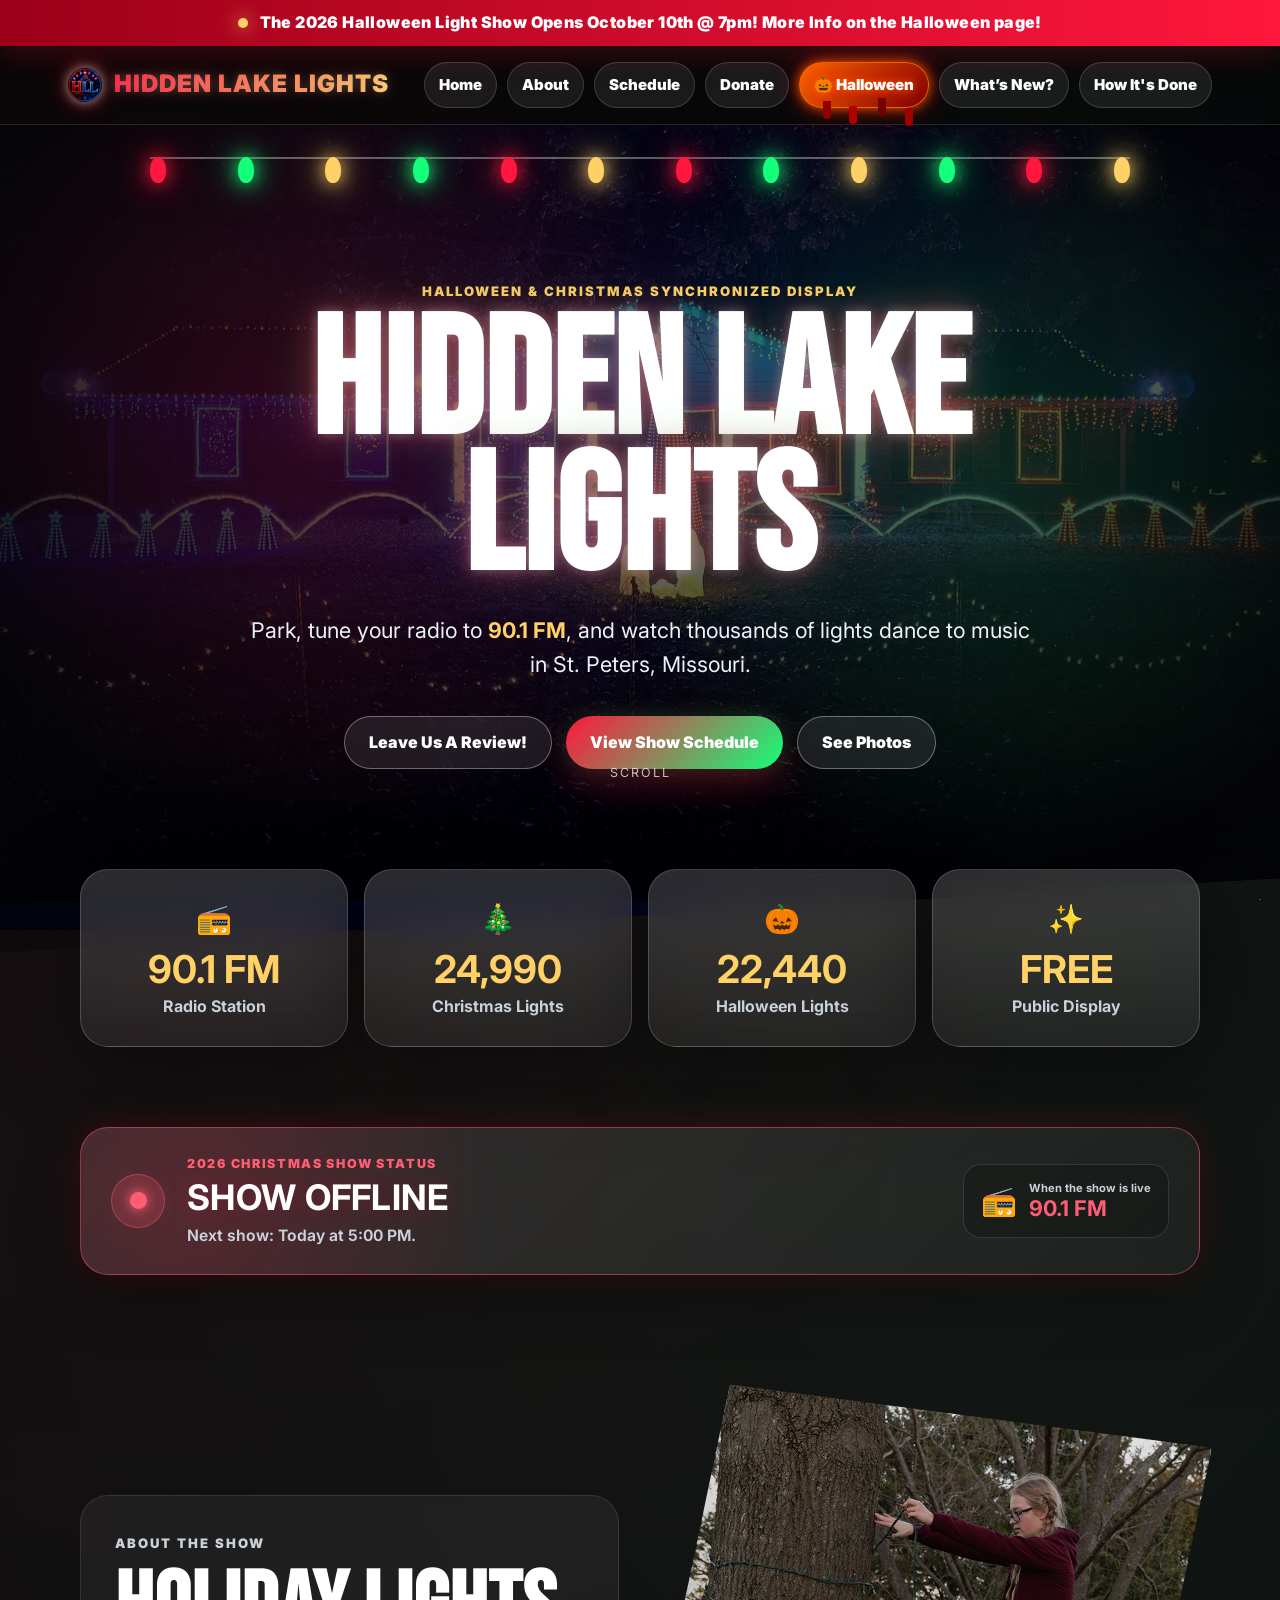
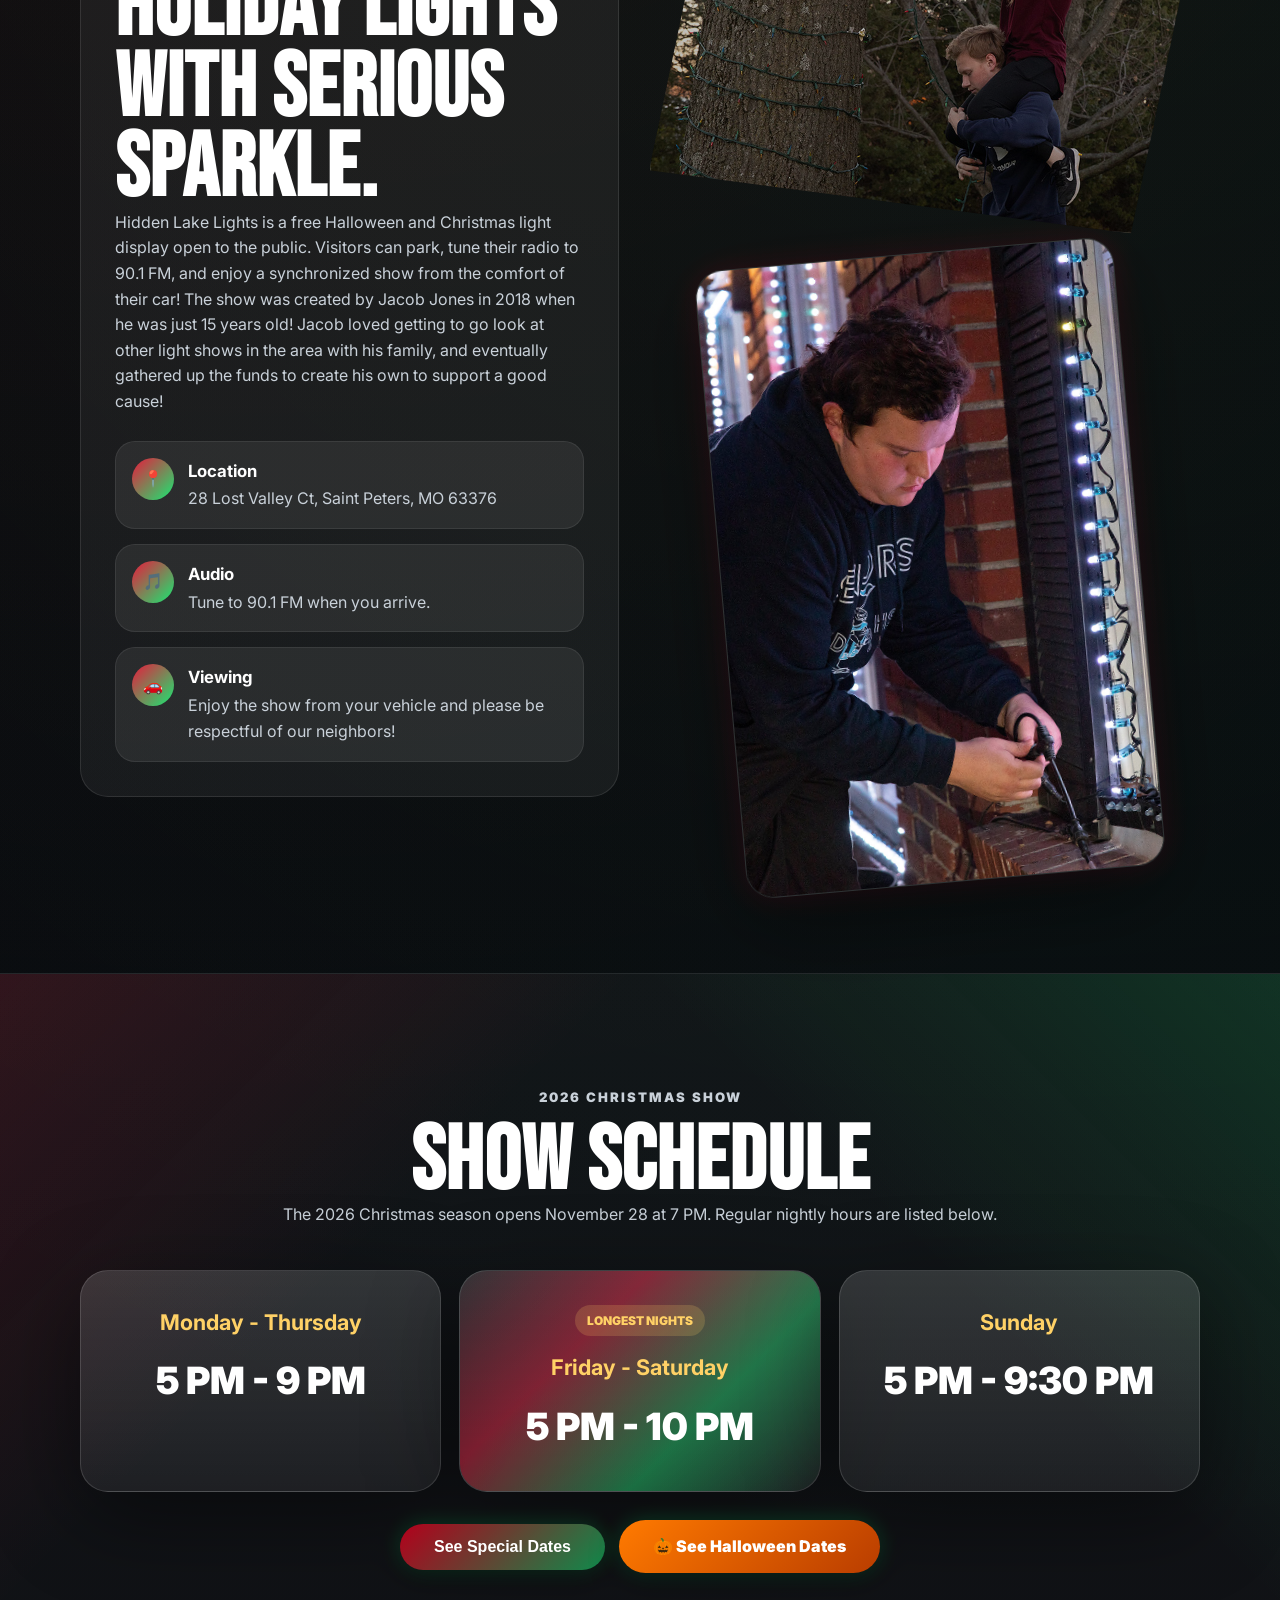
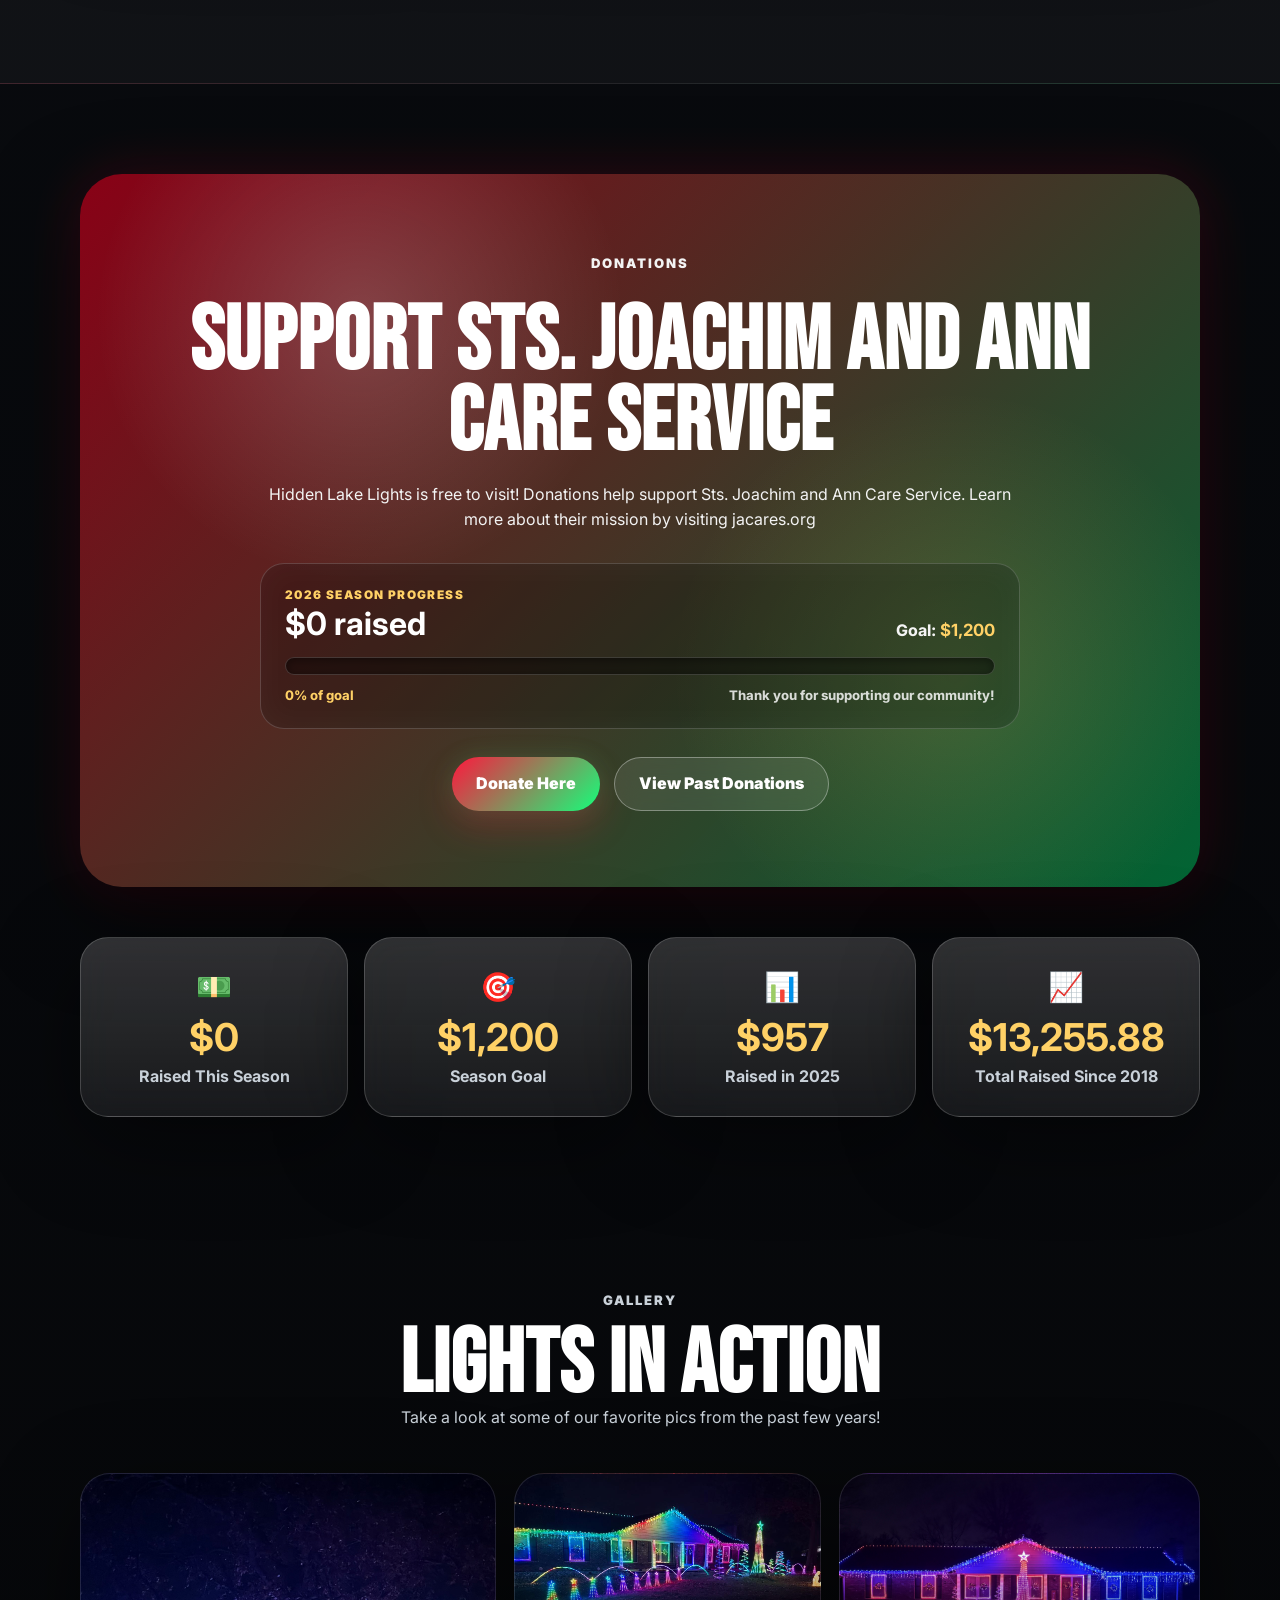
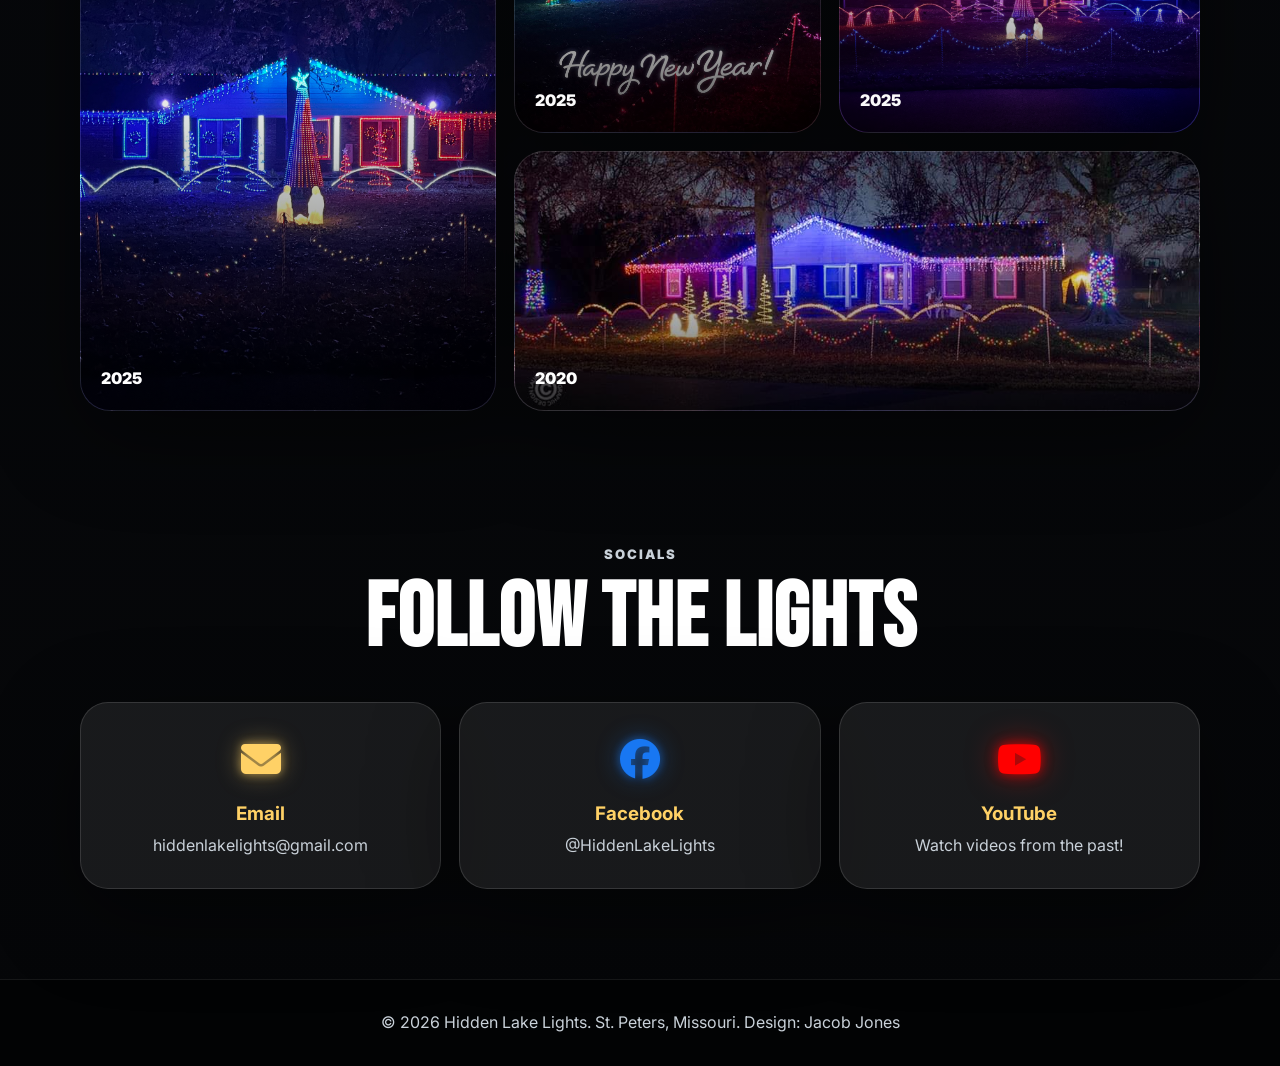
==== commit 2ce0fdd5: "Update donationSeasonStat to reflect new amount" ====
--- a/index.html
+++ b/index.html
@@ -436,7 +436,7 @@
 <section class="donation-stats-wrap">
   <div class="donation-stat-card reveal">
     <span class="stat-icon">💵</span>
-    <h3 id="donationSeasonStat">$0</h3>
+    <h3 id="donationSeasonStat">$37</h3>
     <p>Raised This Season</p>
   </div>
 
--- a/style.css
+++ b/style.css
@@ -3177,3 +3177,25 @@
     display: block !important;
   }
 }
+/* ===== HALLOWEEN DATES BUTTON ===== */
+
+.special-dates-toggle {
+  display: flex;
+  justify-content: center;
+  align-items: center;
+  gap: 14px;
+  flex-wrap: wrap;
+}
+
+.halloween-dates-btn {
+  text-decoration: none;
+  background: linear-gradient(135deg, #ff7a00, #b93d00);
+  border-color: #ff8a1f;
+  color: #ffffff;
+}
+
+.halloween-dates-btn:hover {
+  background: linear-gradient(135deg, #ff922b, #d94b00);
+  border-color: #ffad5c;
+  transform: translateY(-2px);
+}
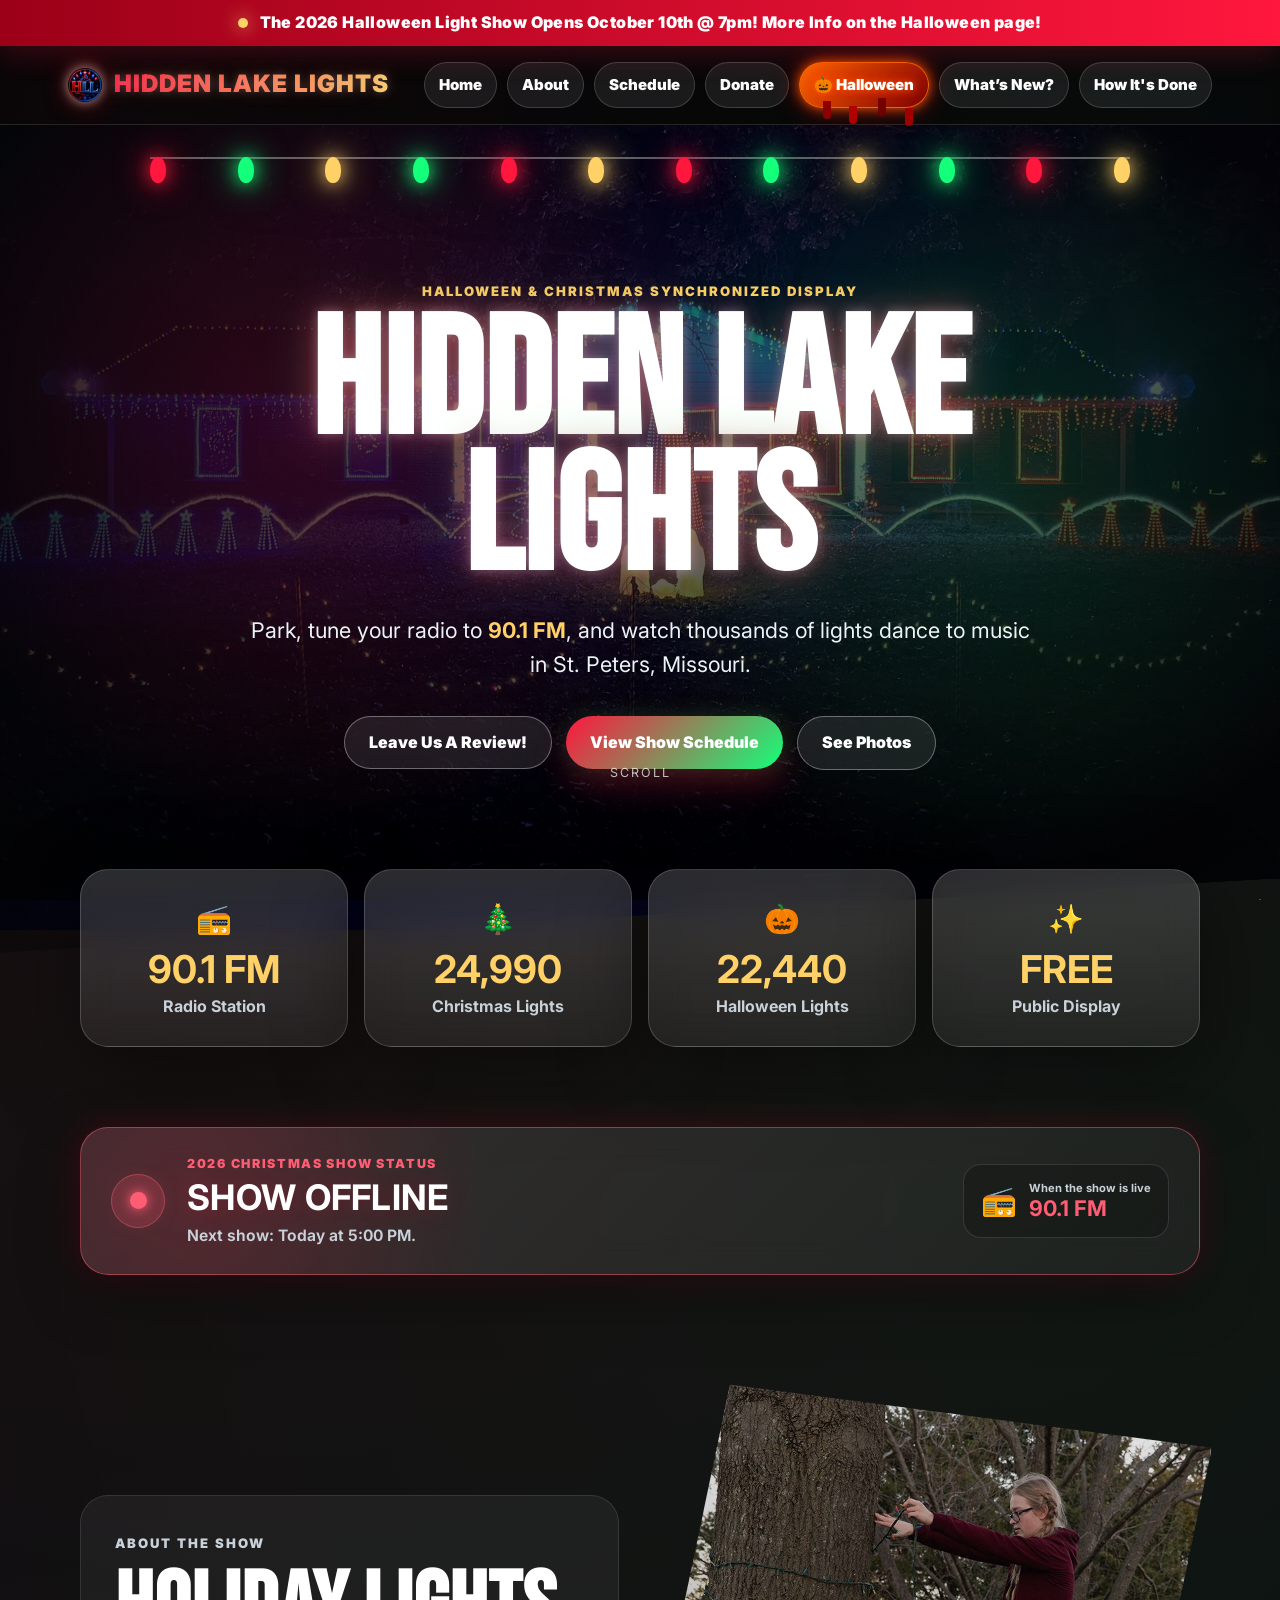
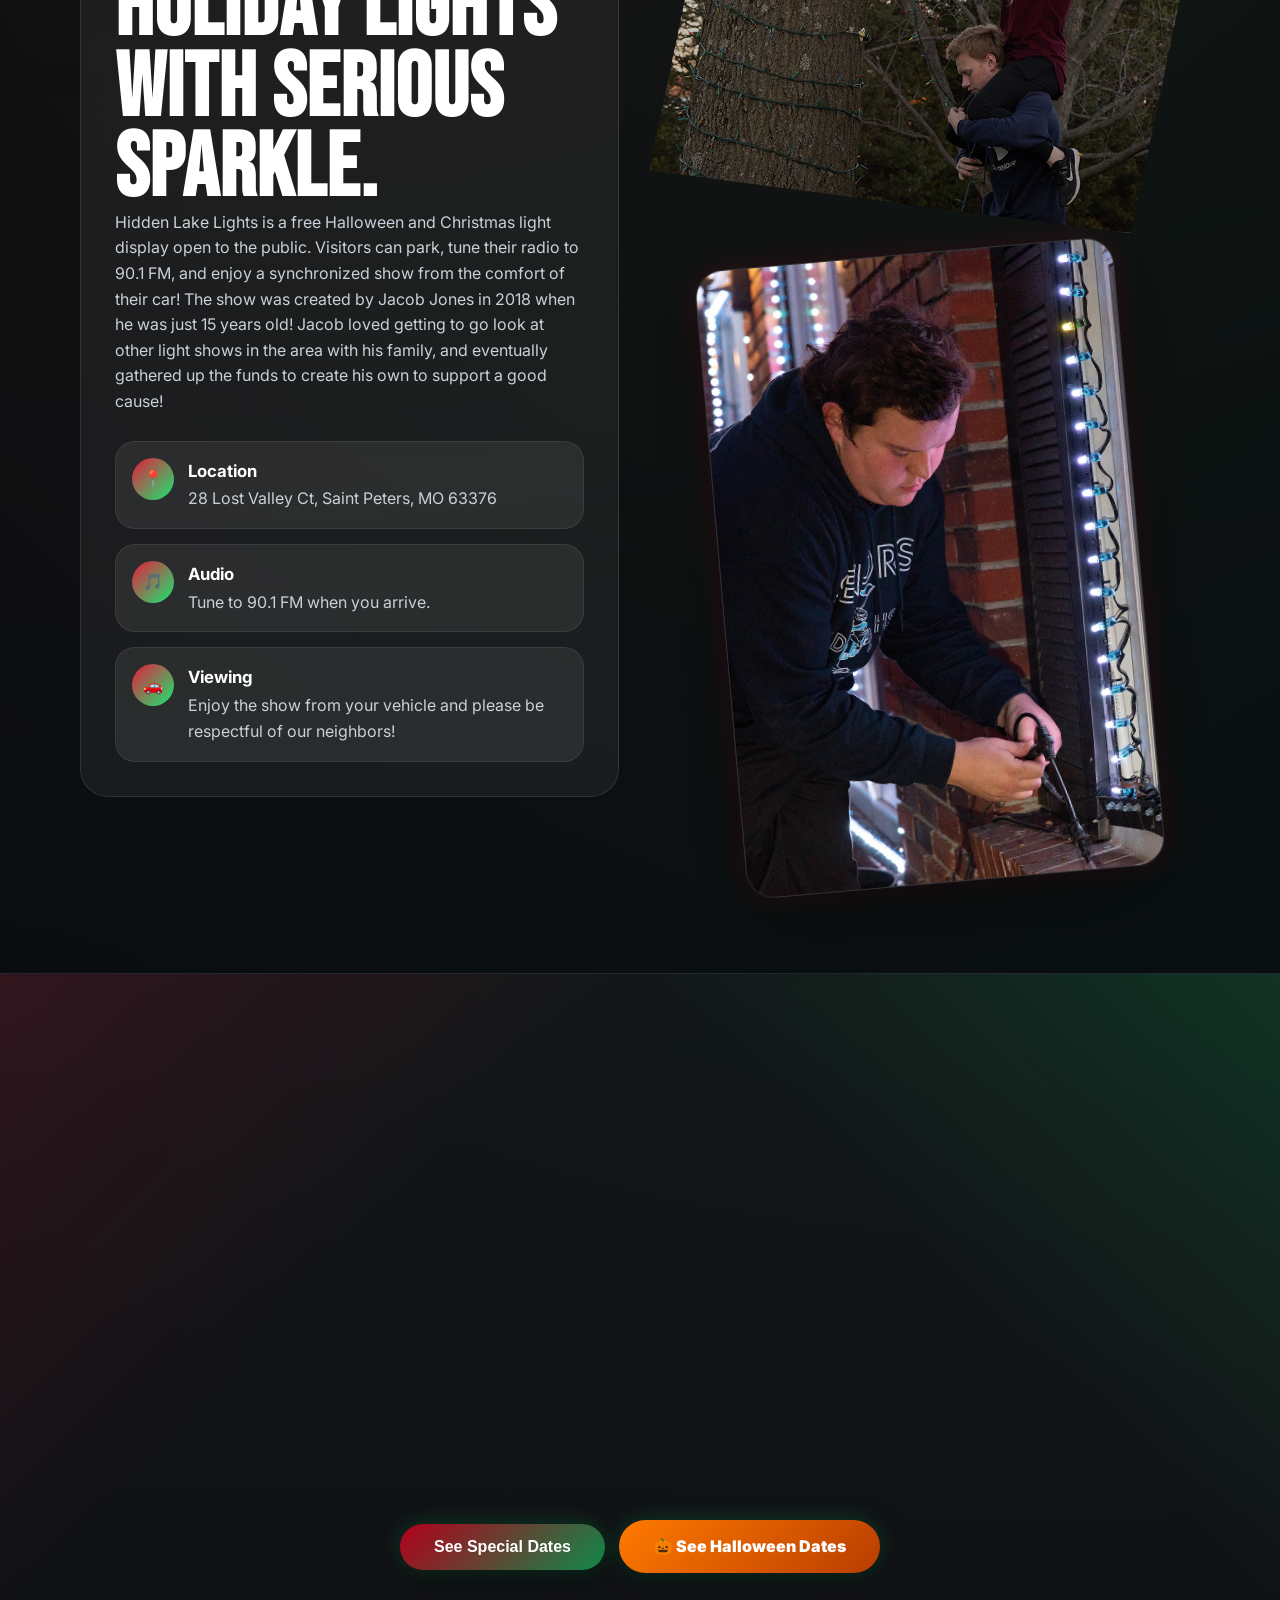
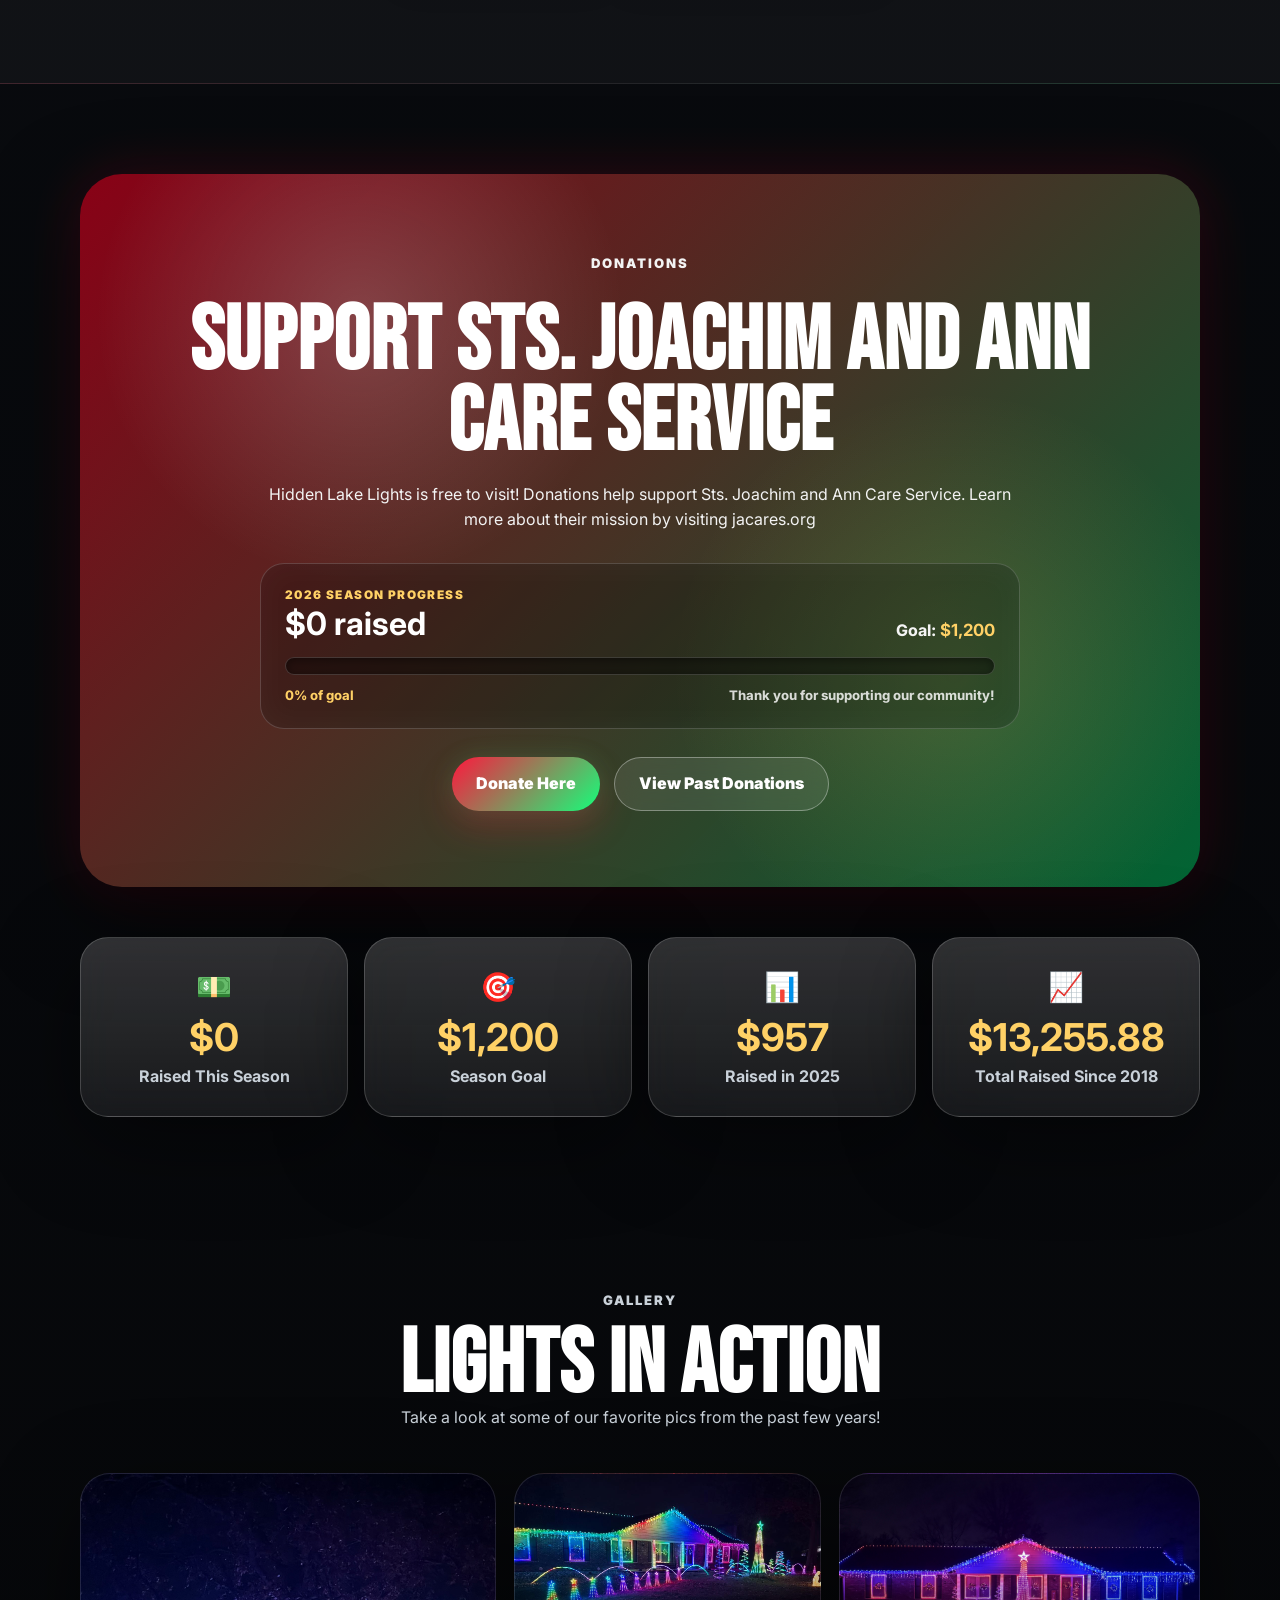
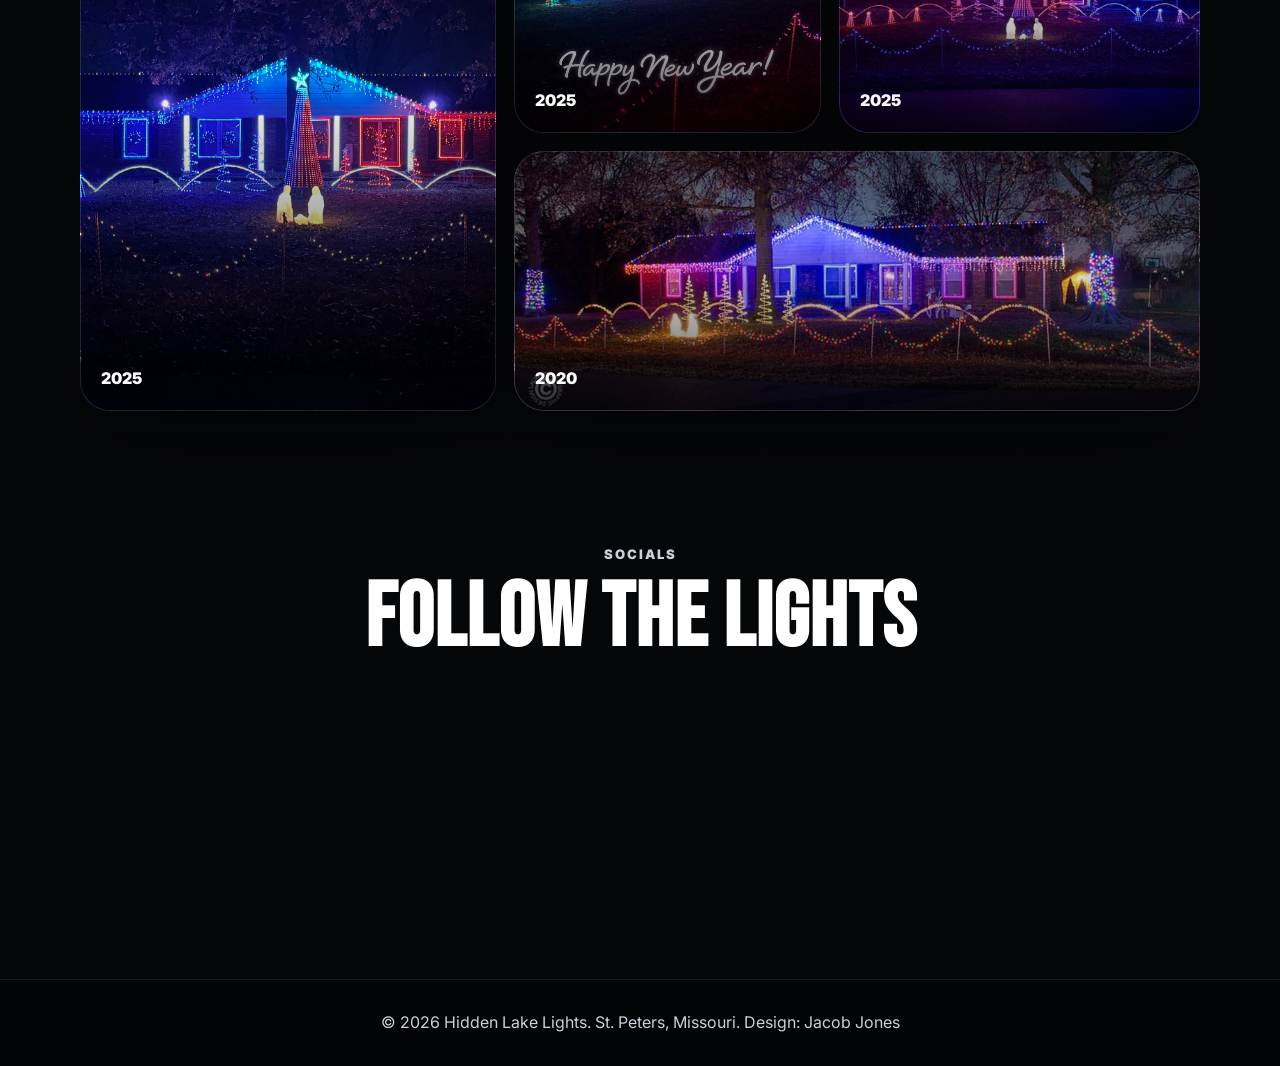
==== commit e22db4e5: "Update donation raised amount to $37" ====
--- a/index.html
+++ b/index.html
@@ -404,7 +404,7 @@
           <div class="donation-progress-heading">
             <div>
               <span class="donation-progress-kicker">2026 Season Progress</span>
-              <strong><span id="donationRaisedAmount">$0</span> raised</strong>
+              <strong><span id="donationRaisedAmount">$37</span> raised</strong>
             </div>
             <div class="donation-progress-goal">Goal: <strong id="donationGoalAmount">$1,200</strong></div>
           </div>
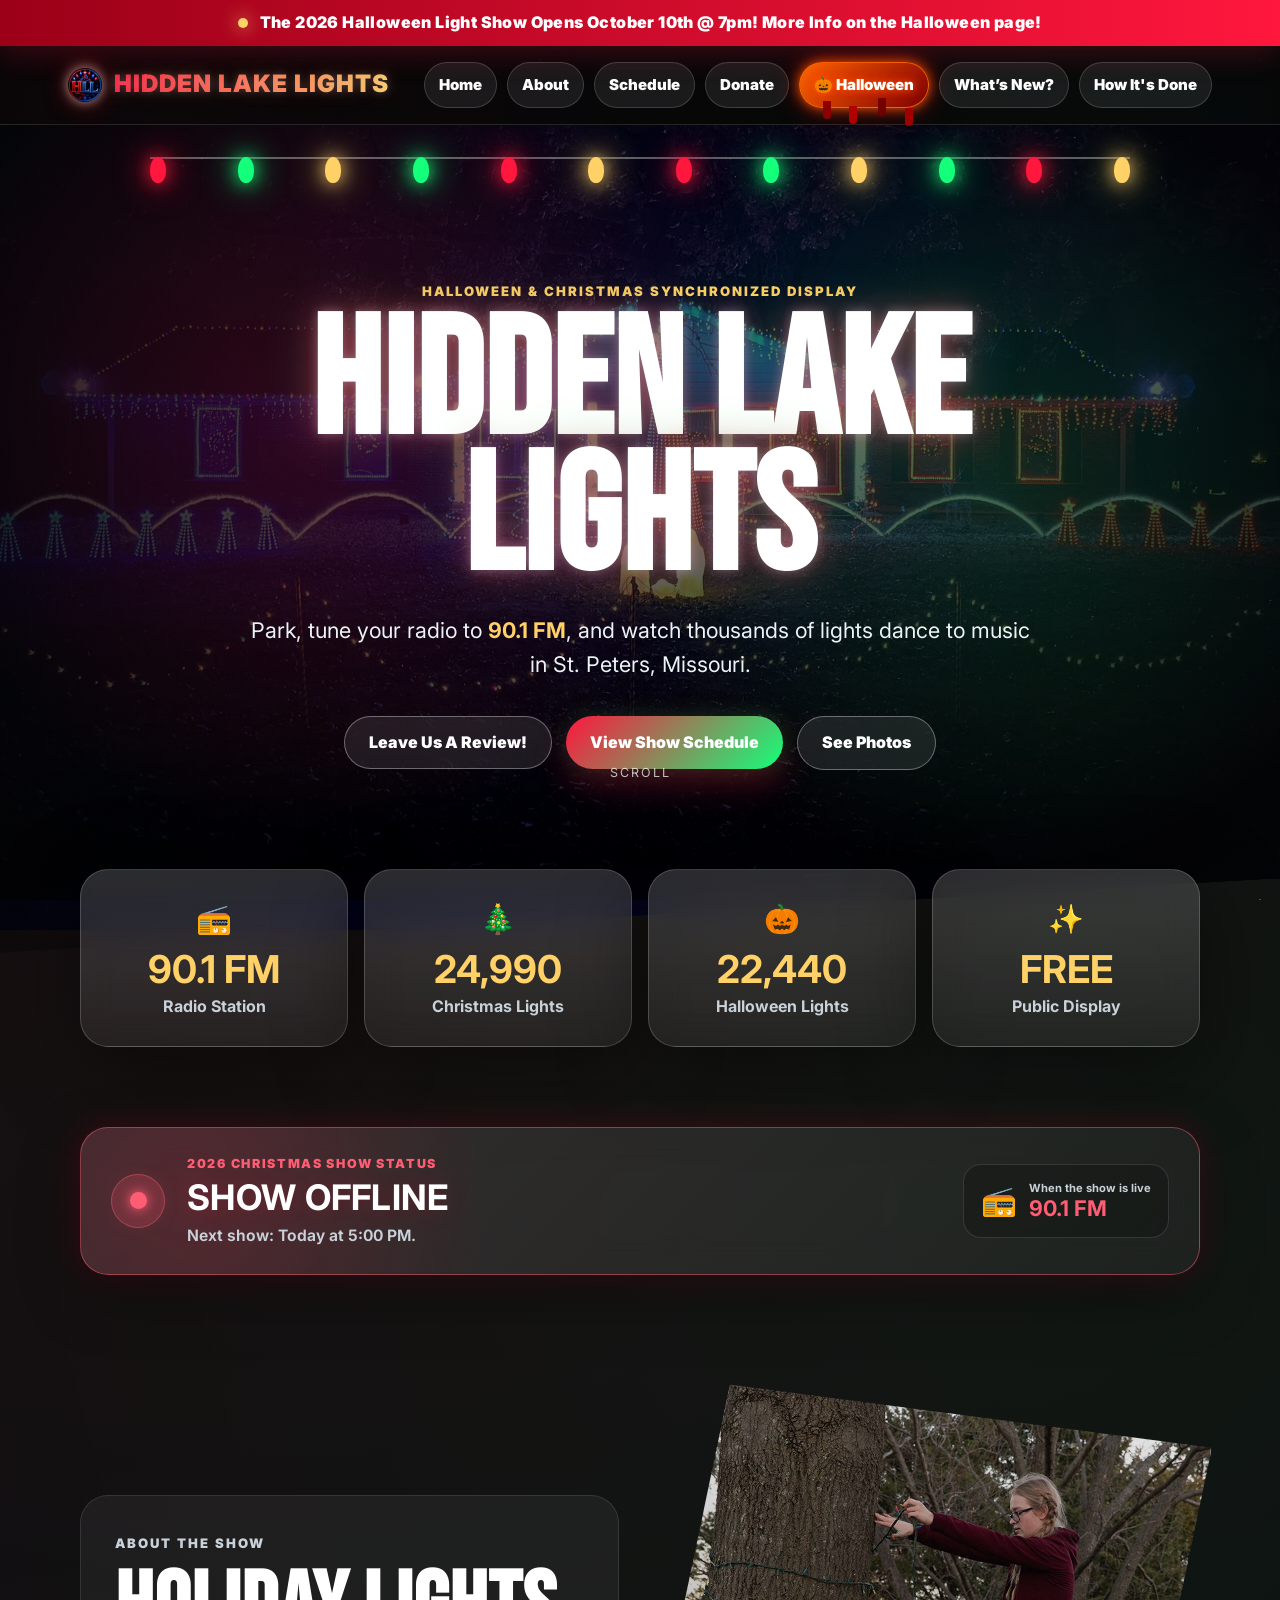
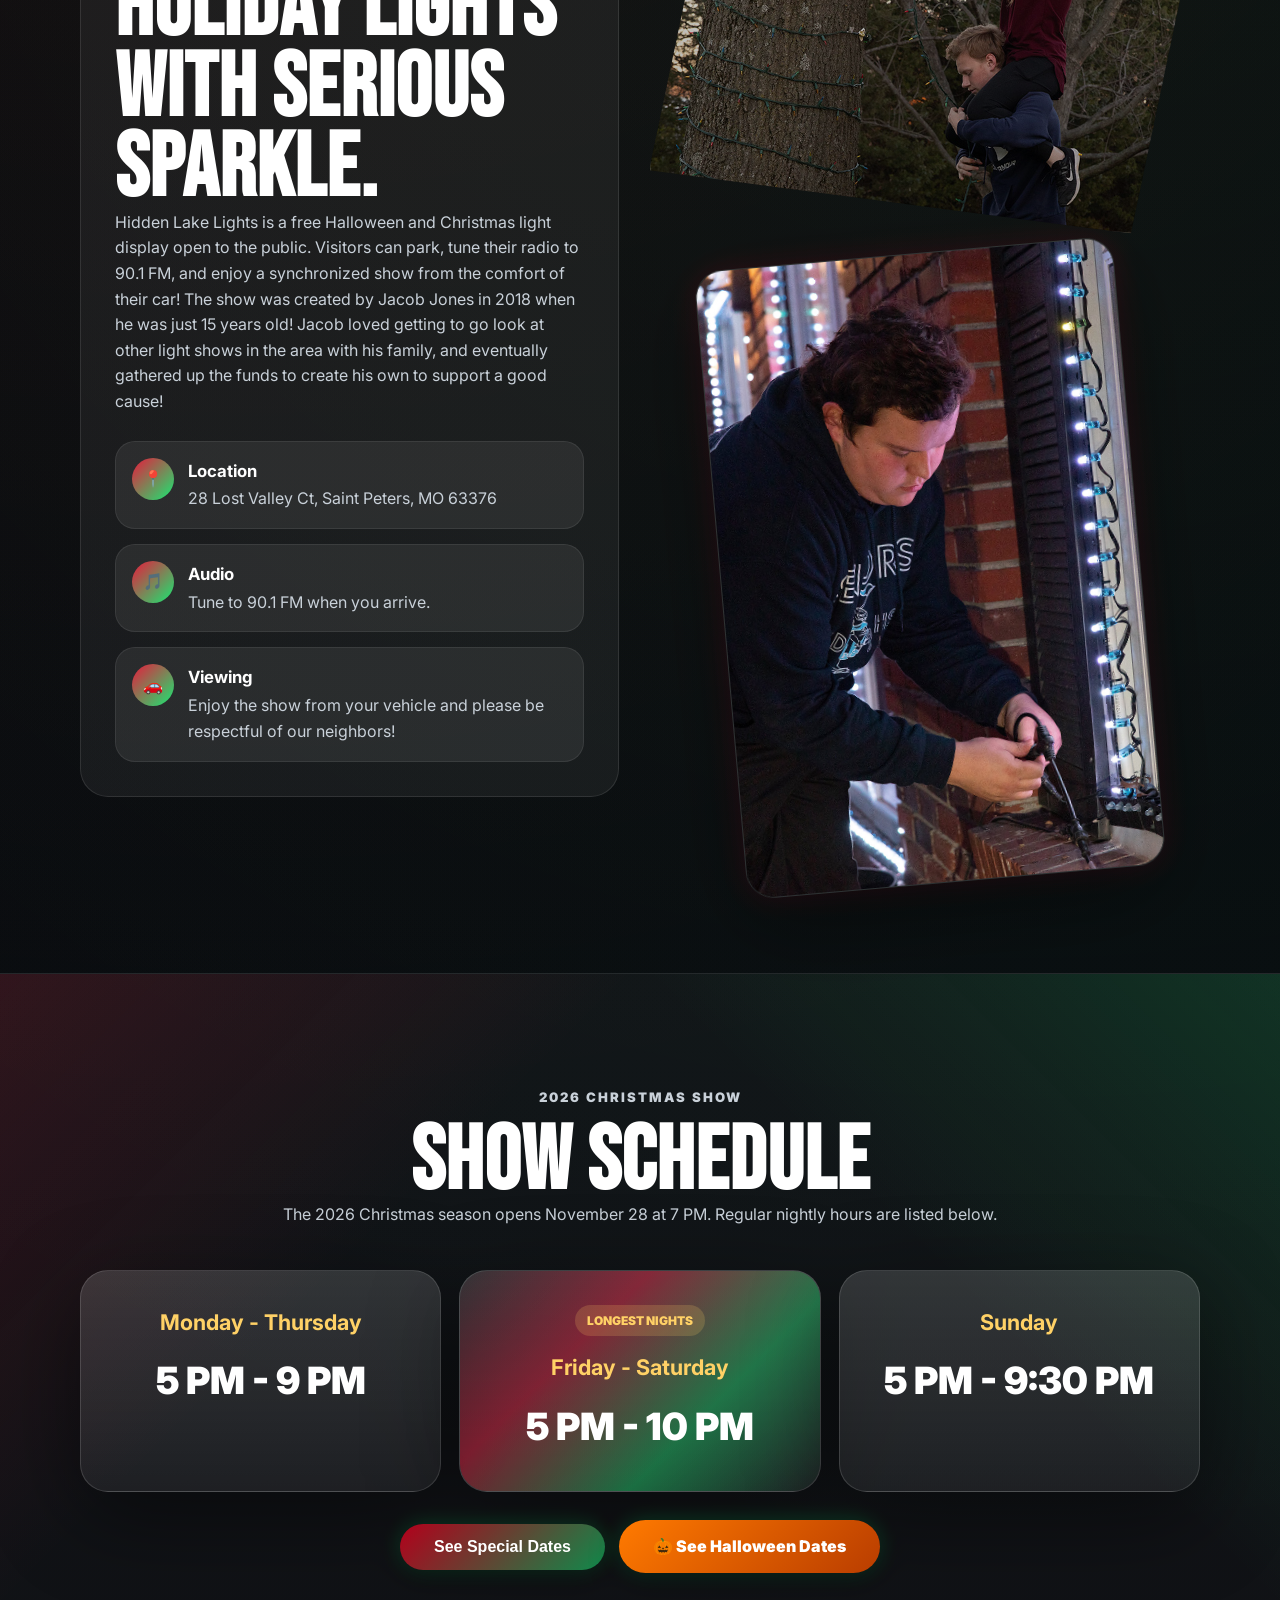
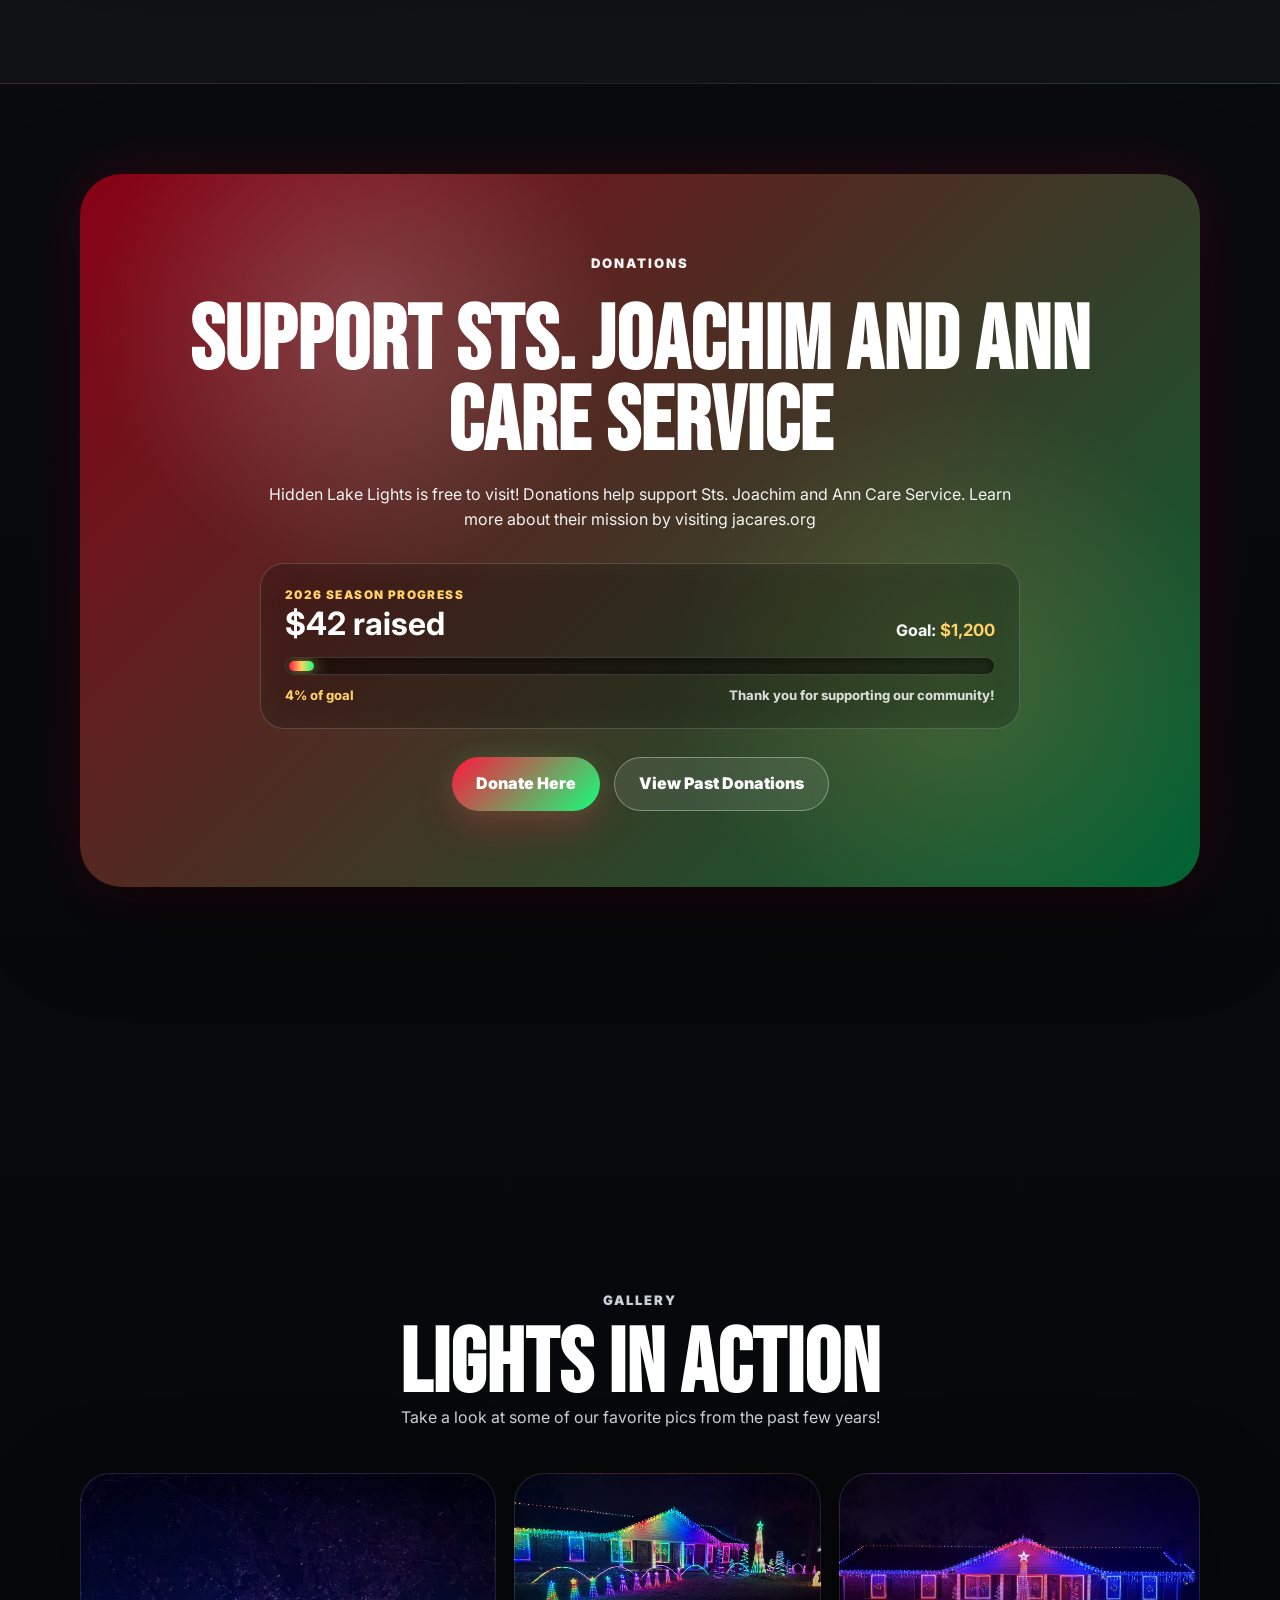
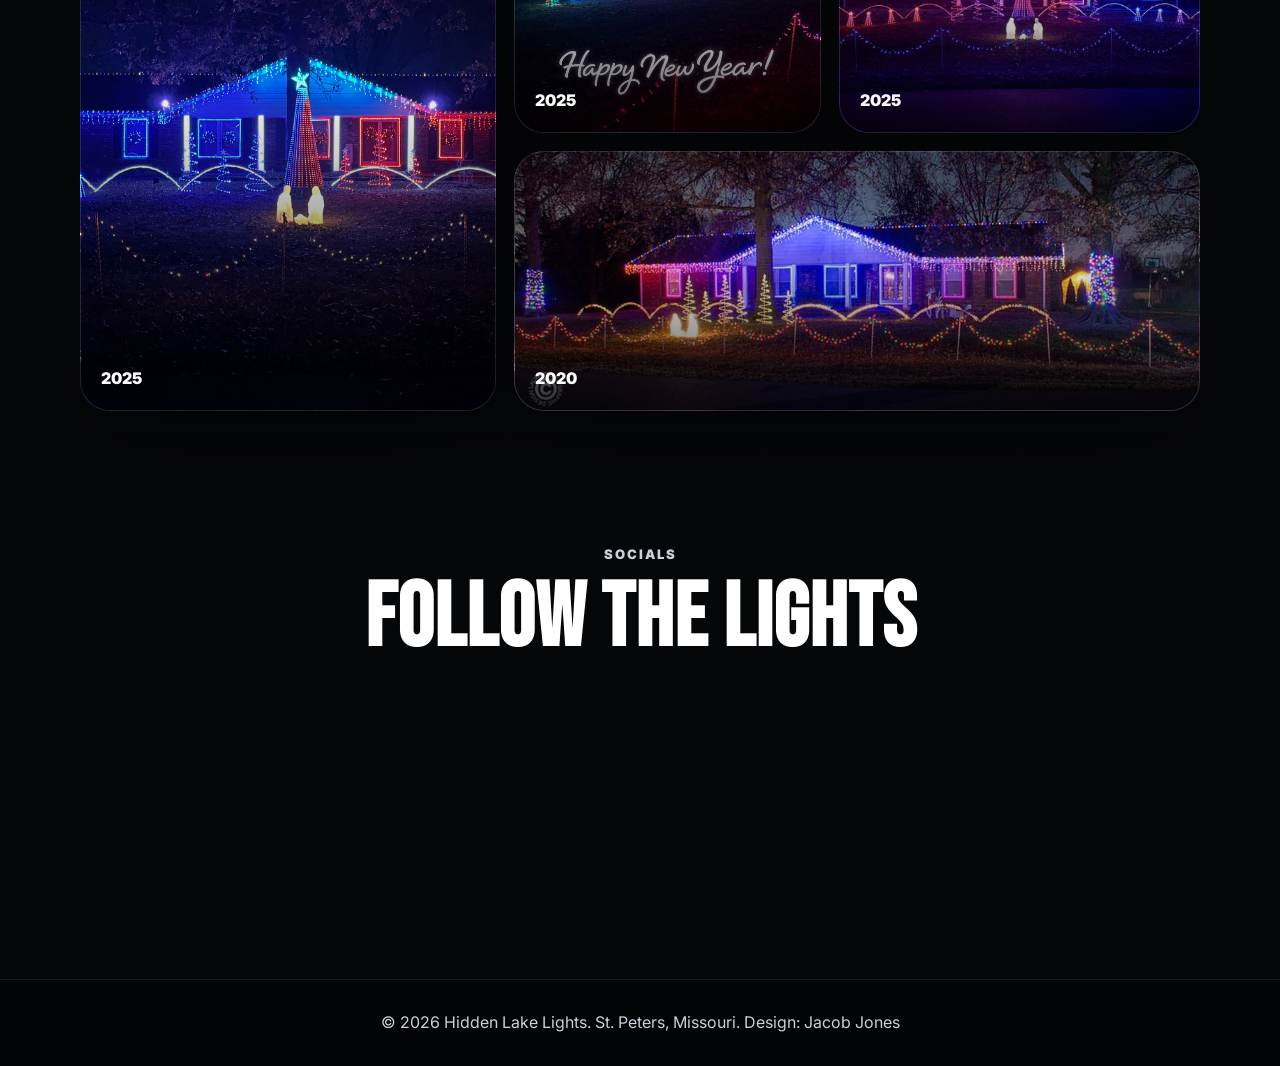
==== commit 77fa20d8: "Update index.html" ====
--- a/index.html
+++ b/index.html
@@ -436,7 +436,7 @@
 <section class="donation-stats-wrap">
   <div class="donation-stat-card reveal">
     <span class="stat-icon">💵</span>
-    <h3 id="donationSeasonStat">$37</h3>
+    <h3 id="donationSeasonStat">$42</h3>
     <p>Raised This Season</p>
   </div>
 
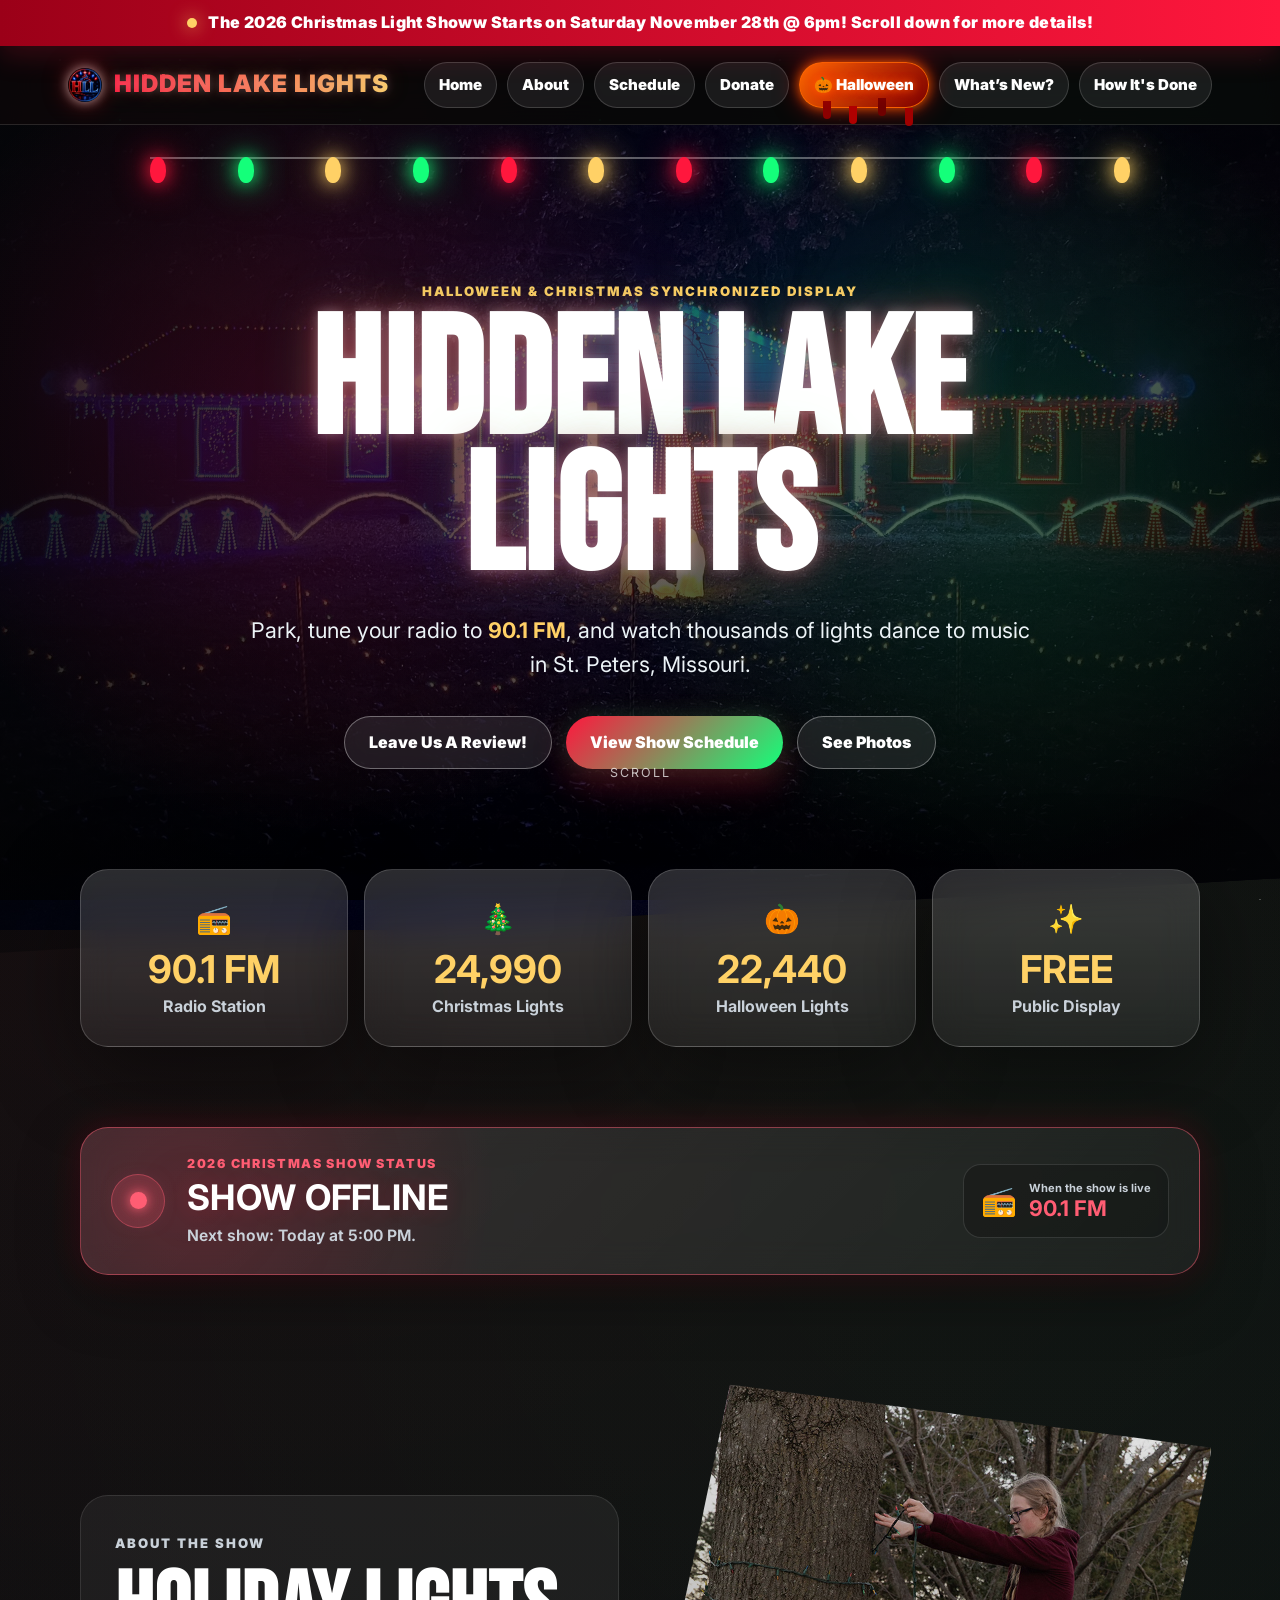
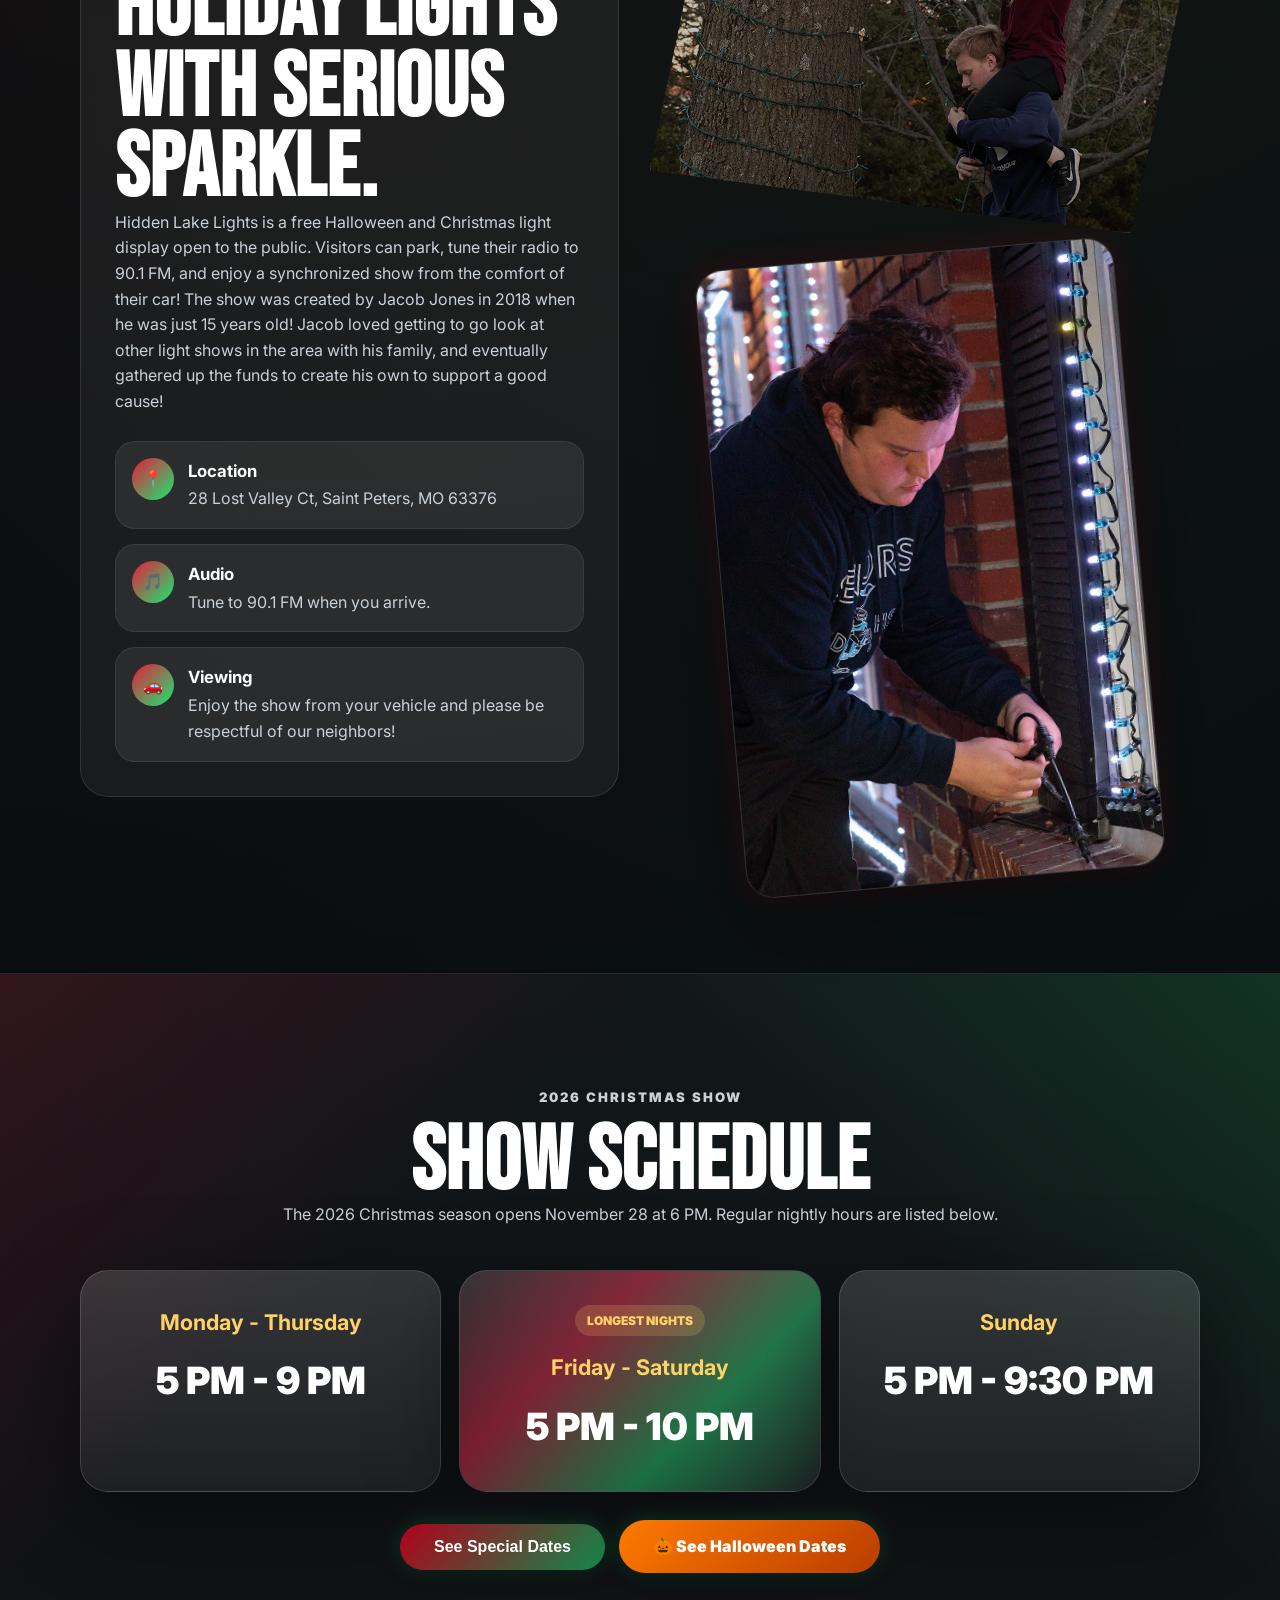
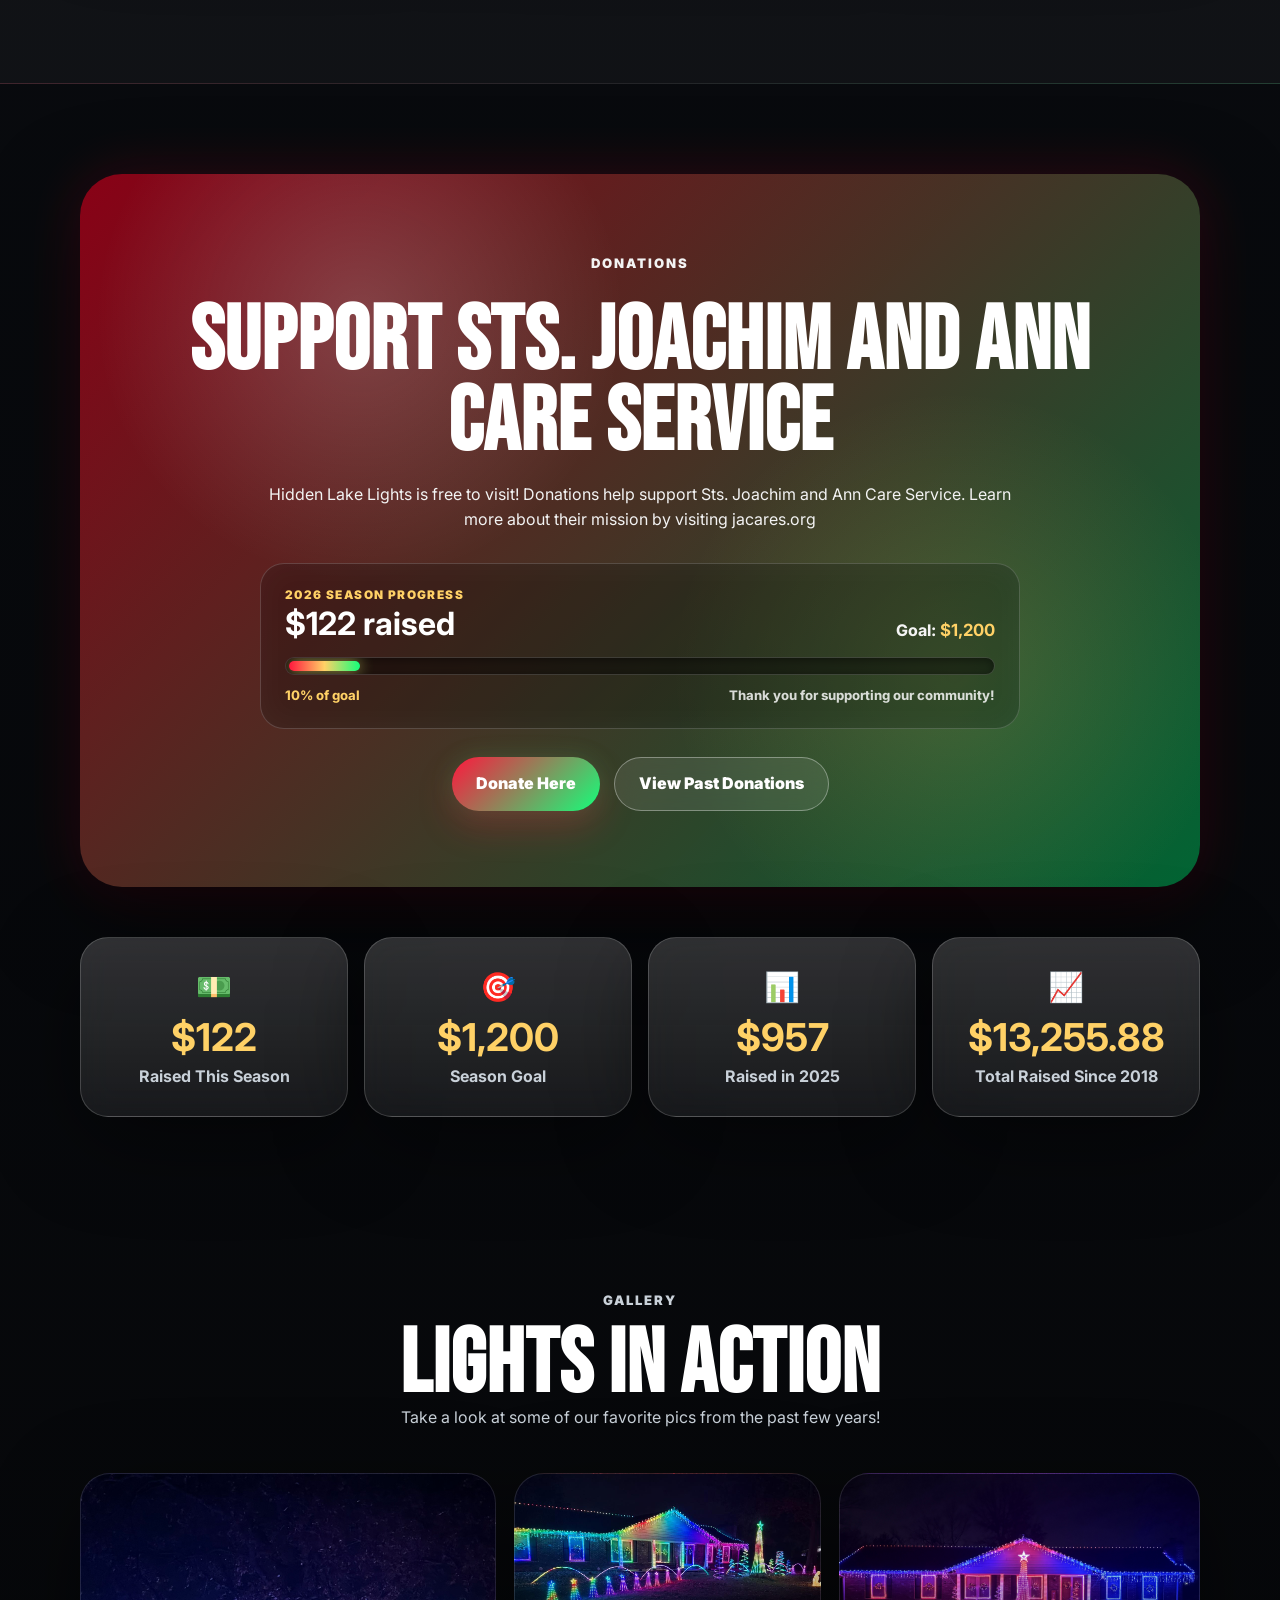
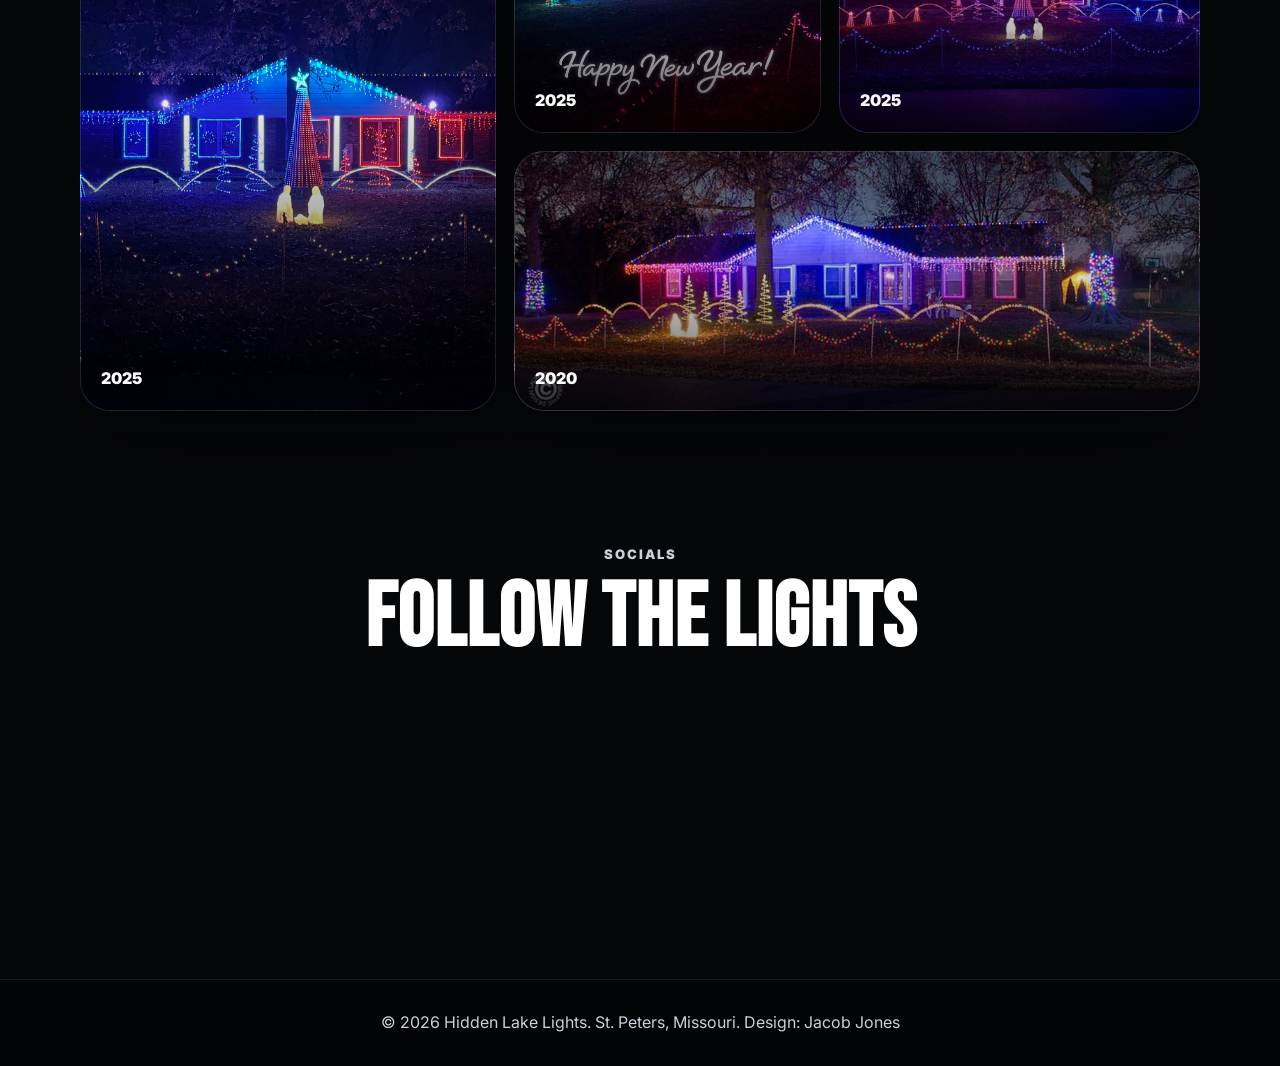
==== commit c58e4626: "Update Christmas Light Show details in index.html" ====
--- a/index.html
+++ b/index.html
@@ -100,7 +100,7 @@
 
   <div class="top-bar">
     <span class="pulse-dot"></span>
-    The 2026 Halloween Light Show Opens October 10th @ 7pm! More Info on the Halloween page!
+    The 2026 Christmas Light Showw Starts on Saturday November 28th @ 6pm! Scroll down for more details!
   </div>
 
   <!-- ===== NAVIGATION BAR =====
@@ -269,7 +269,7 @@
       <div class="section-heading reveal">
         <p class="eyebrow">2026 Christmas Show</p>
         <h2>Show Schedule</h2>
-        <p>The 2026 Christmas season opens November 28 at 7 PM. Regular nightly hours are listed below.</p>
+        <p>The 2026 Christmas season opens November 28 at 6 PM. Regular nightly hours are listed below.</p>
       </div>
 
       <div class="schedule-grid">
--- a/style.css
+++ b/style.css
@@ -3199,3 +3199,30 @@
   border-color: #ffad5c;
   transform: translateY(-2px);
 }
+
+/* ===== NEW SONG BADGES ===== */
+
+.halloween-new-badge {
+  display: inline-block;
+  vertical-align: middle;
+  margin-left: 8px;
+  padding: 4px 8px;
+
+  background: #ff7300;
+  color: #111;
+
+  border-radius: 5px;
+  font-size: 10px;
+  font-weight: 900;
+  letter-spacing: 0.5px;
+}
+
+/* ===== SONG NOTES ===== */
+
+.song-details .song-note {
+  color: #ffad73;
+  font-size: 12px;
+  font-style: italic;
+  margin-top: 6px;
+}
+
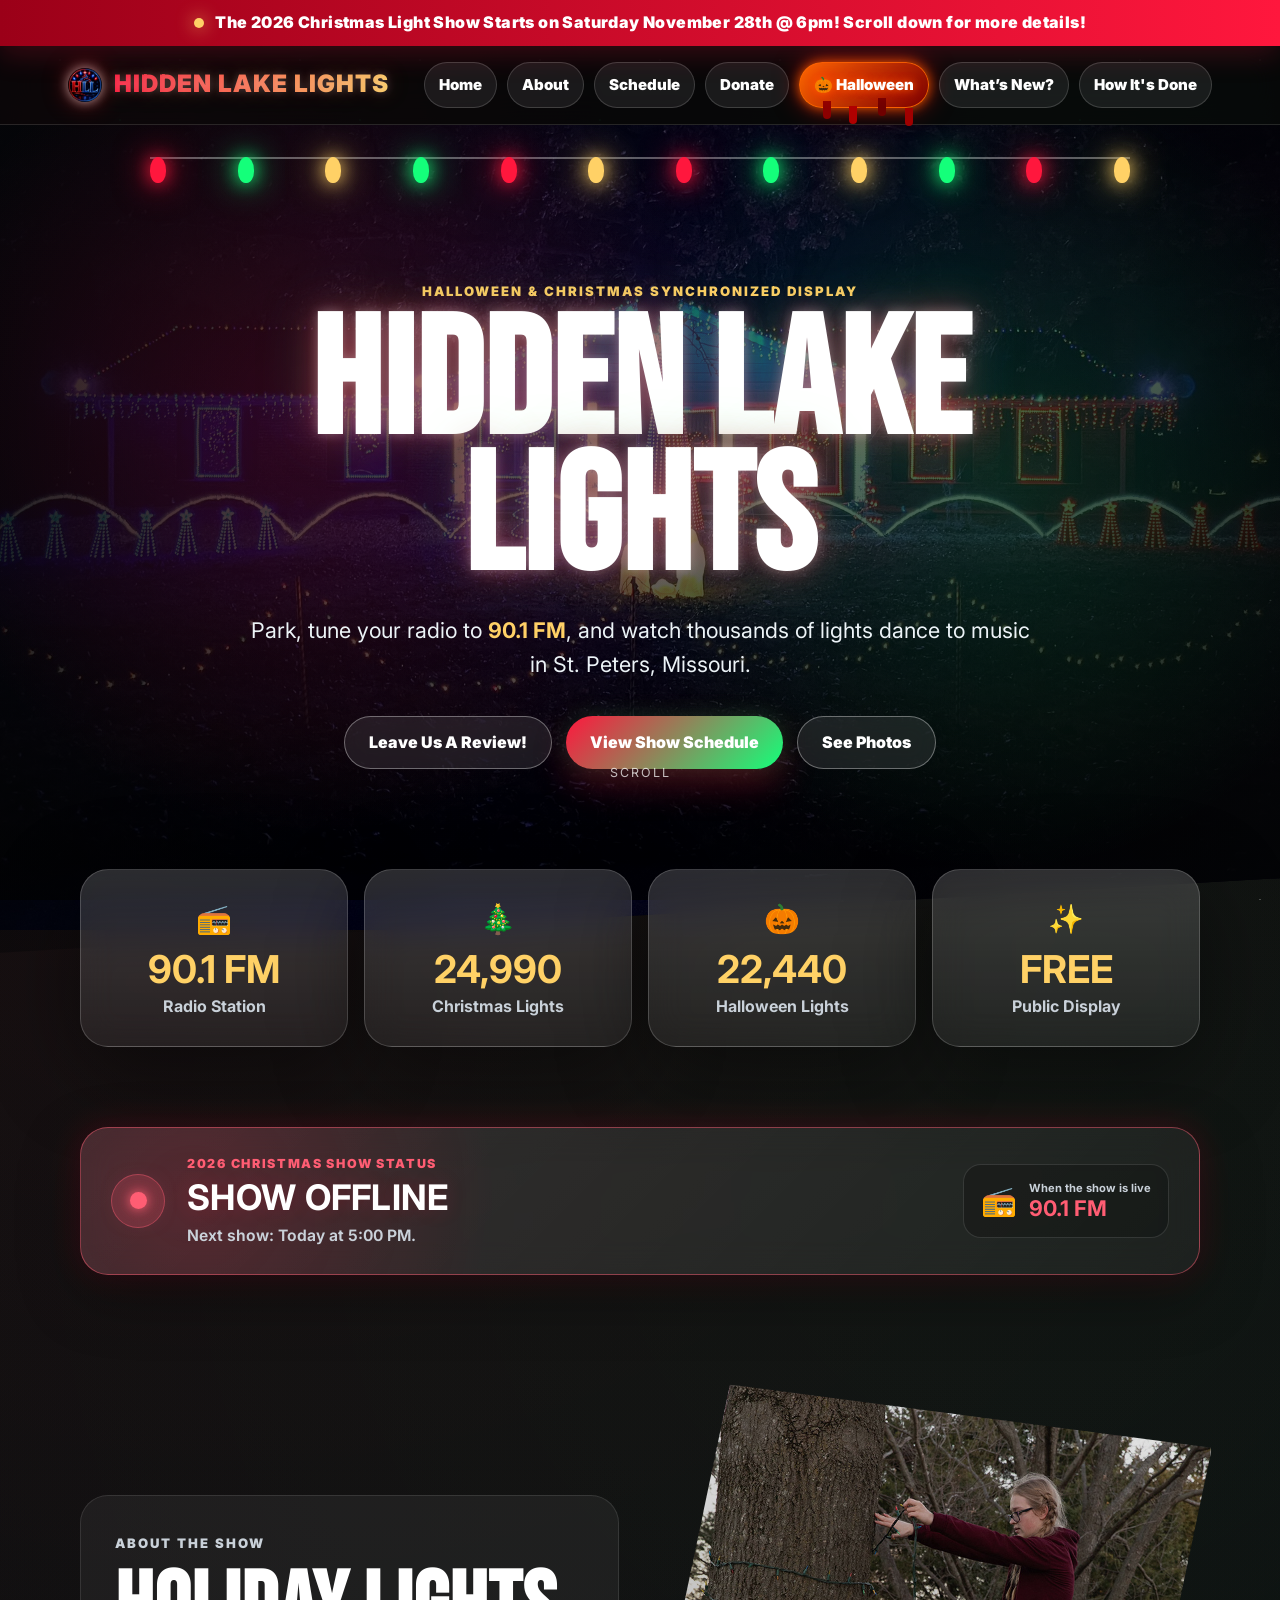
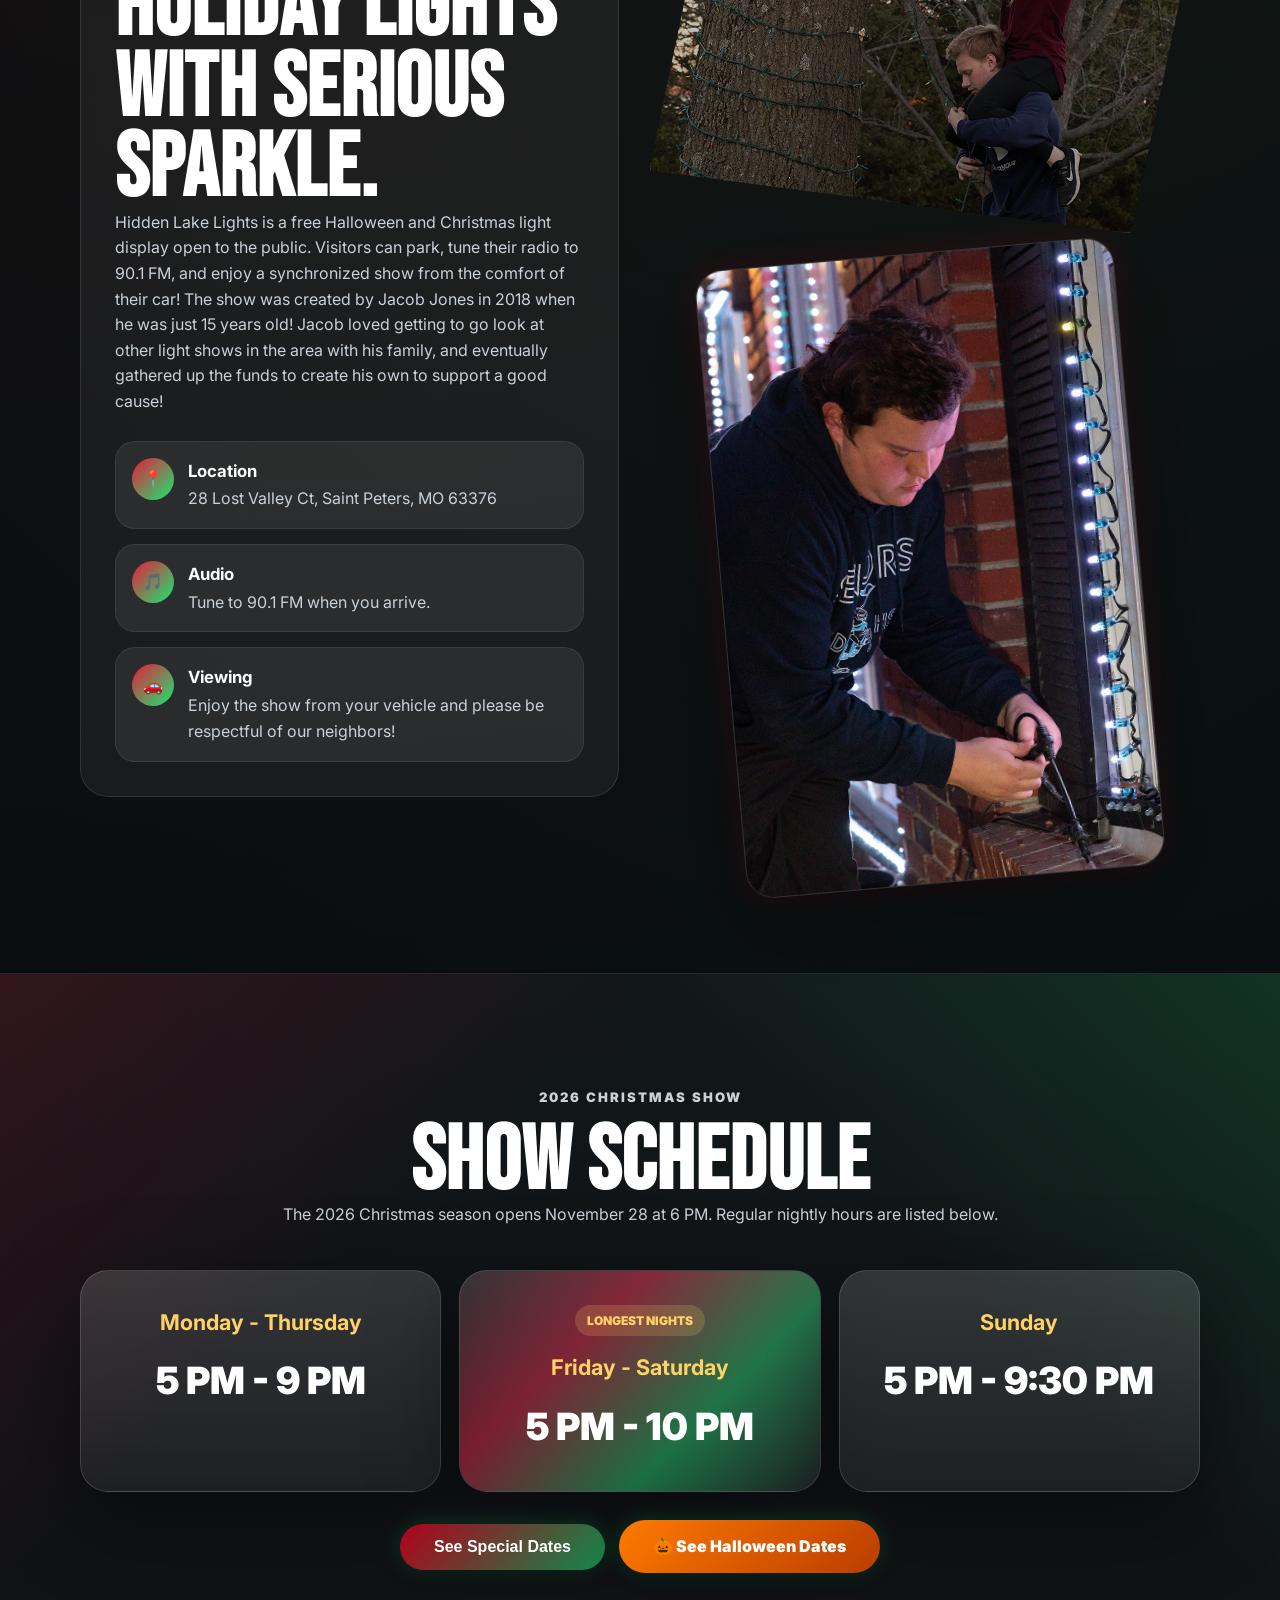
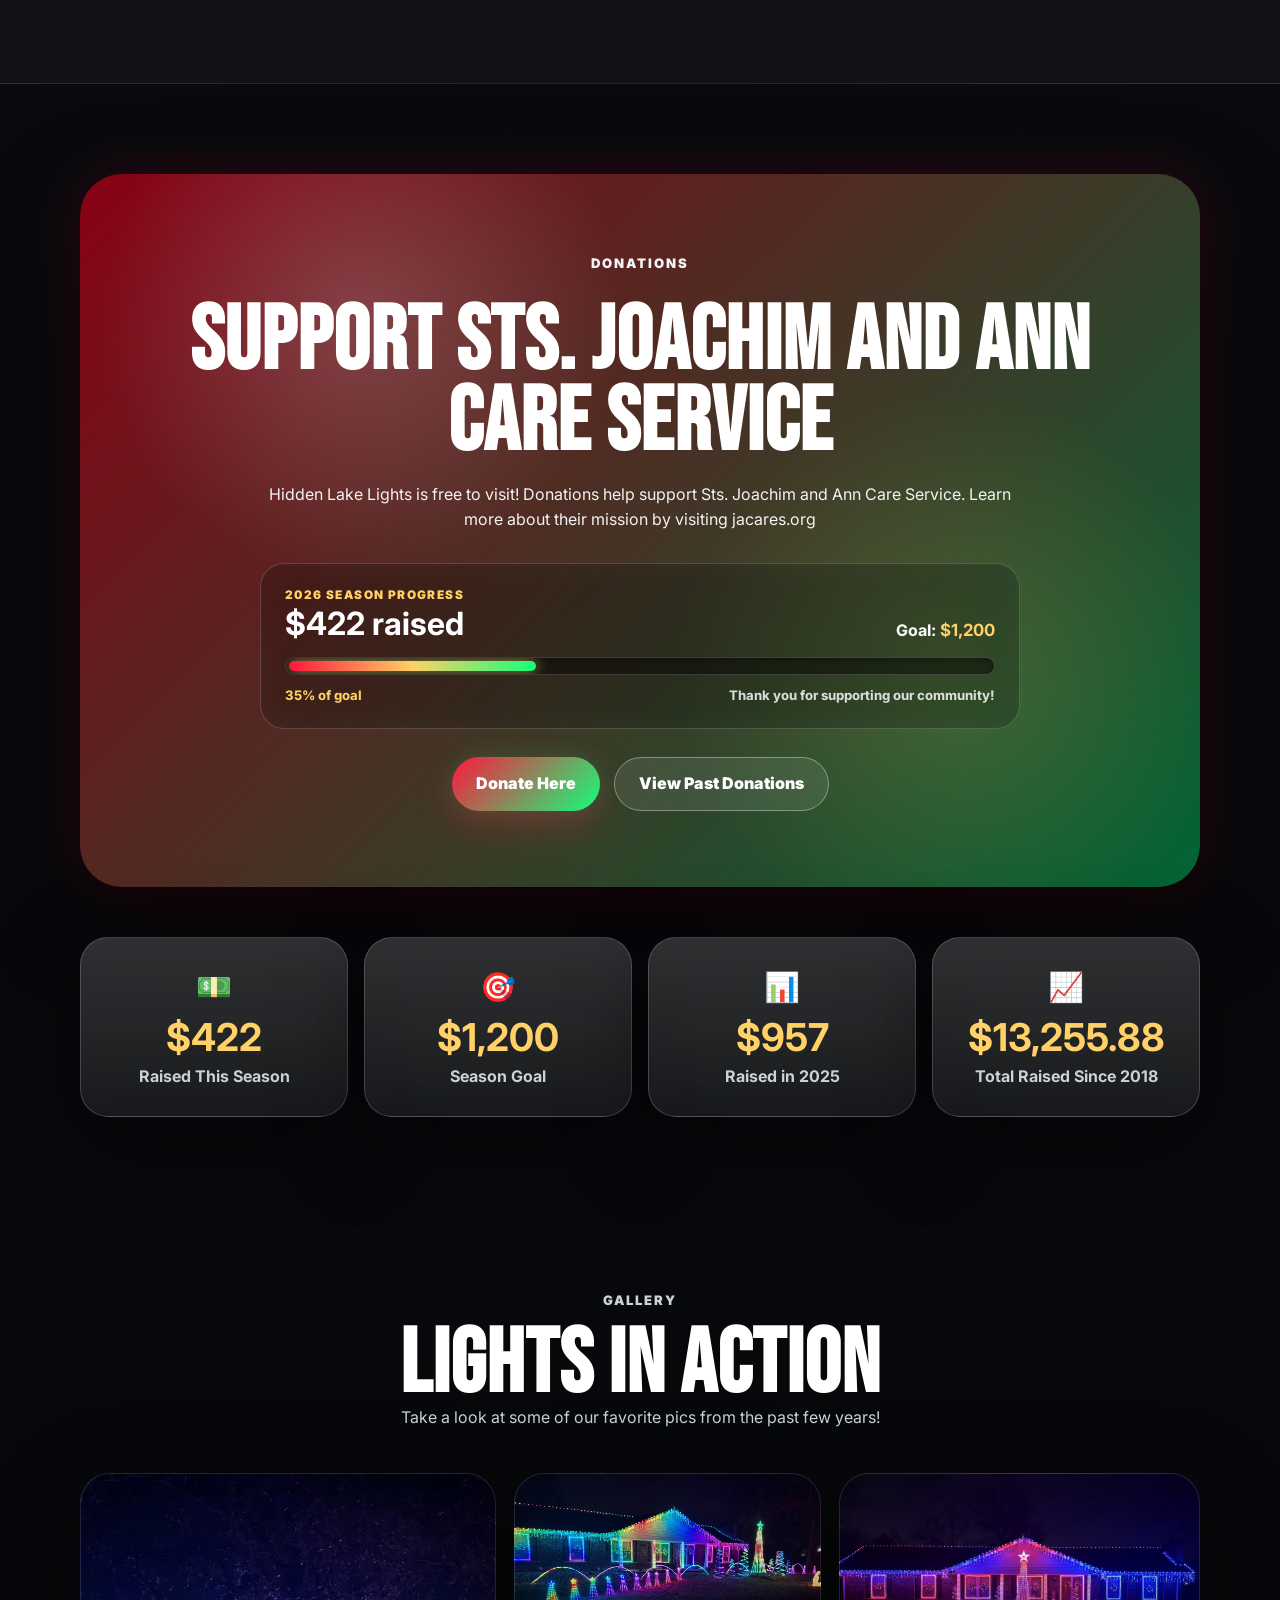
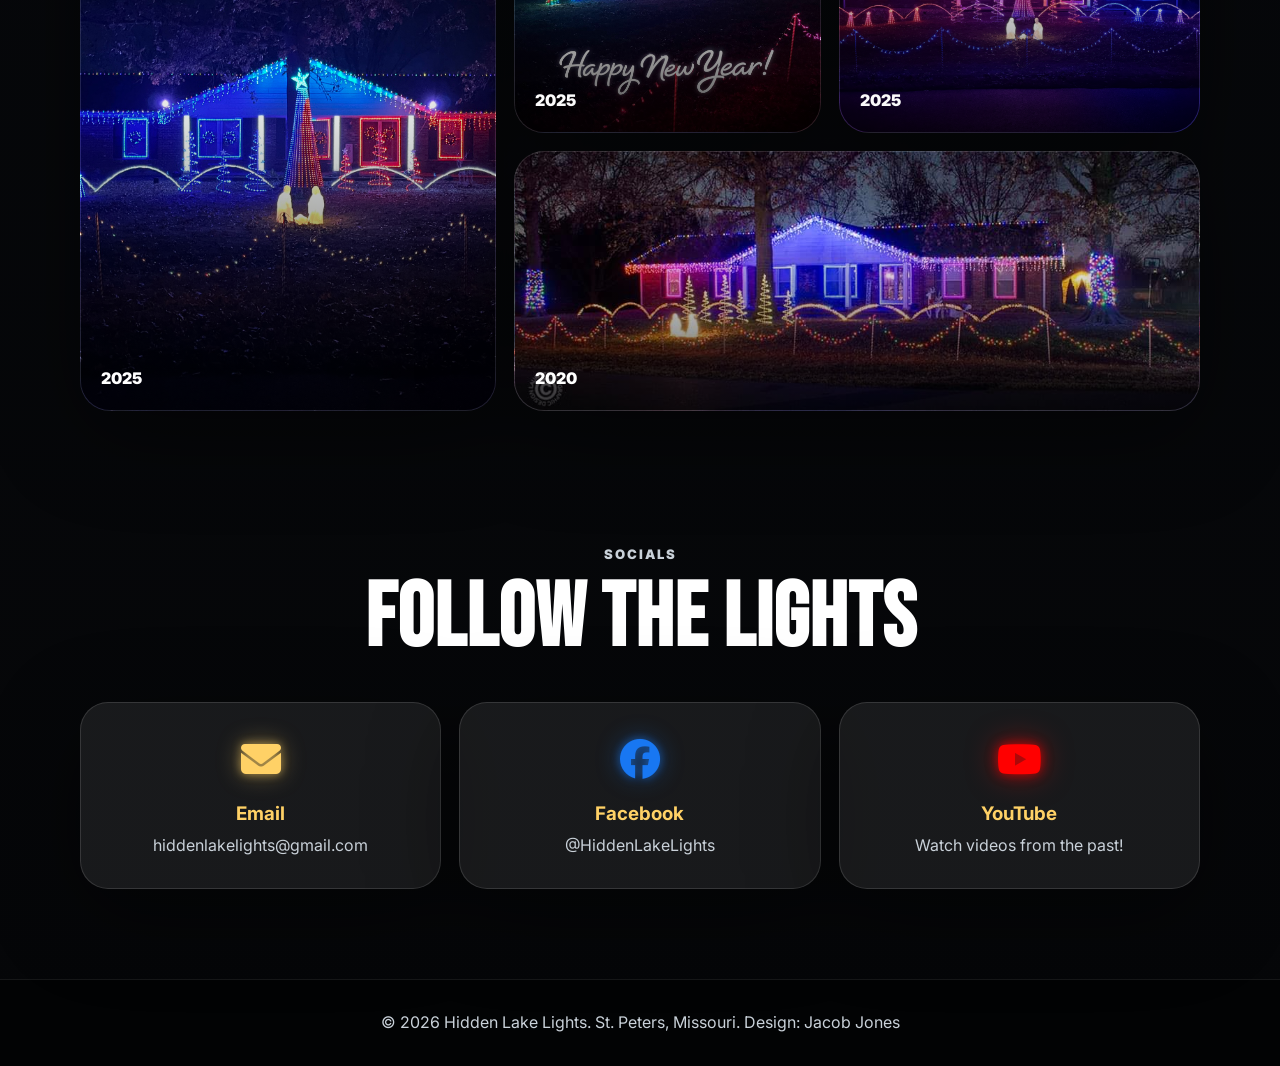
==== commit 503a33d1: "Fix typo in Christmas Light Show announcement" ====
--- a/index.html
+++ b/index.html
@@ -100,7 +100,7 @@
 
   <div class="top-bar">
     <span class="pulse-dot"></span>
-    The 2026 Christmas Light Showw Starts on Saturday November 28th @ 6pm! Scroll down for more details!
+    The 2026 Christmas Light Show Starts on Saturday November 28th @ 6pm! Scroll down for more details!
   </div>
 
   <!-- ===== NAVIGATION BAR =====
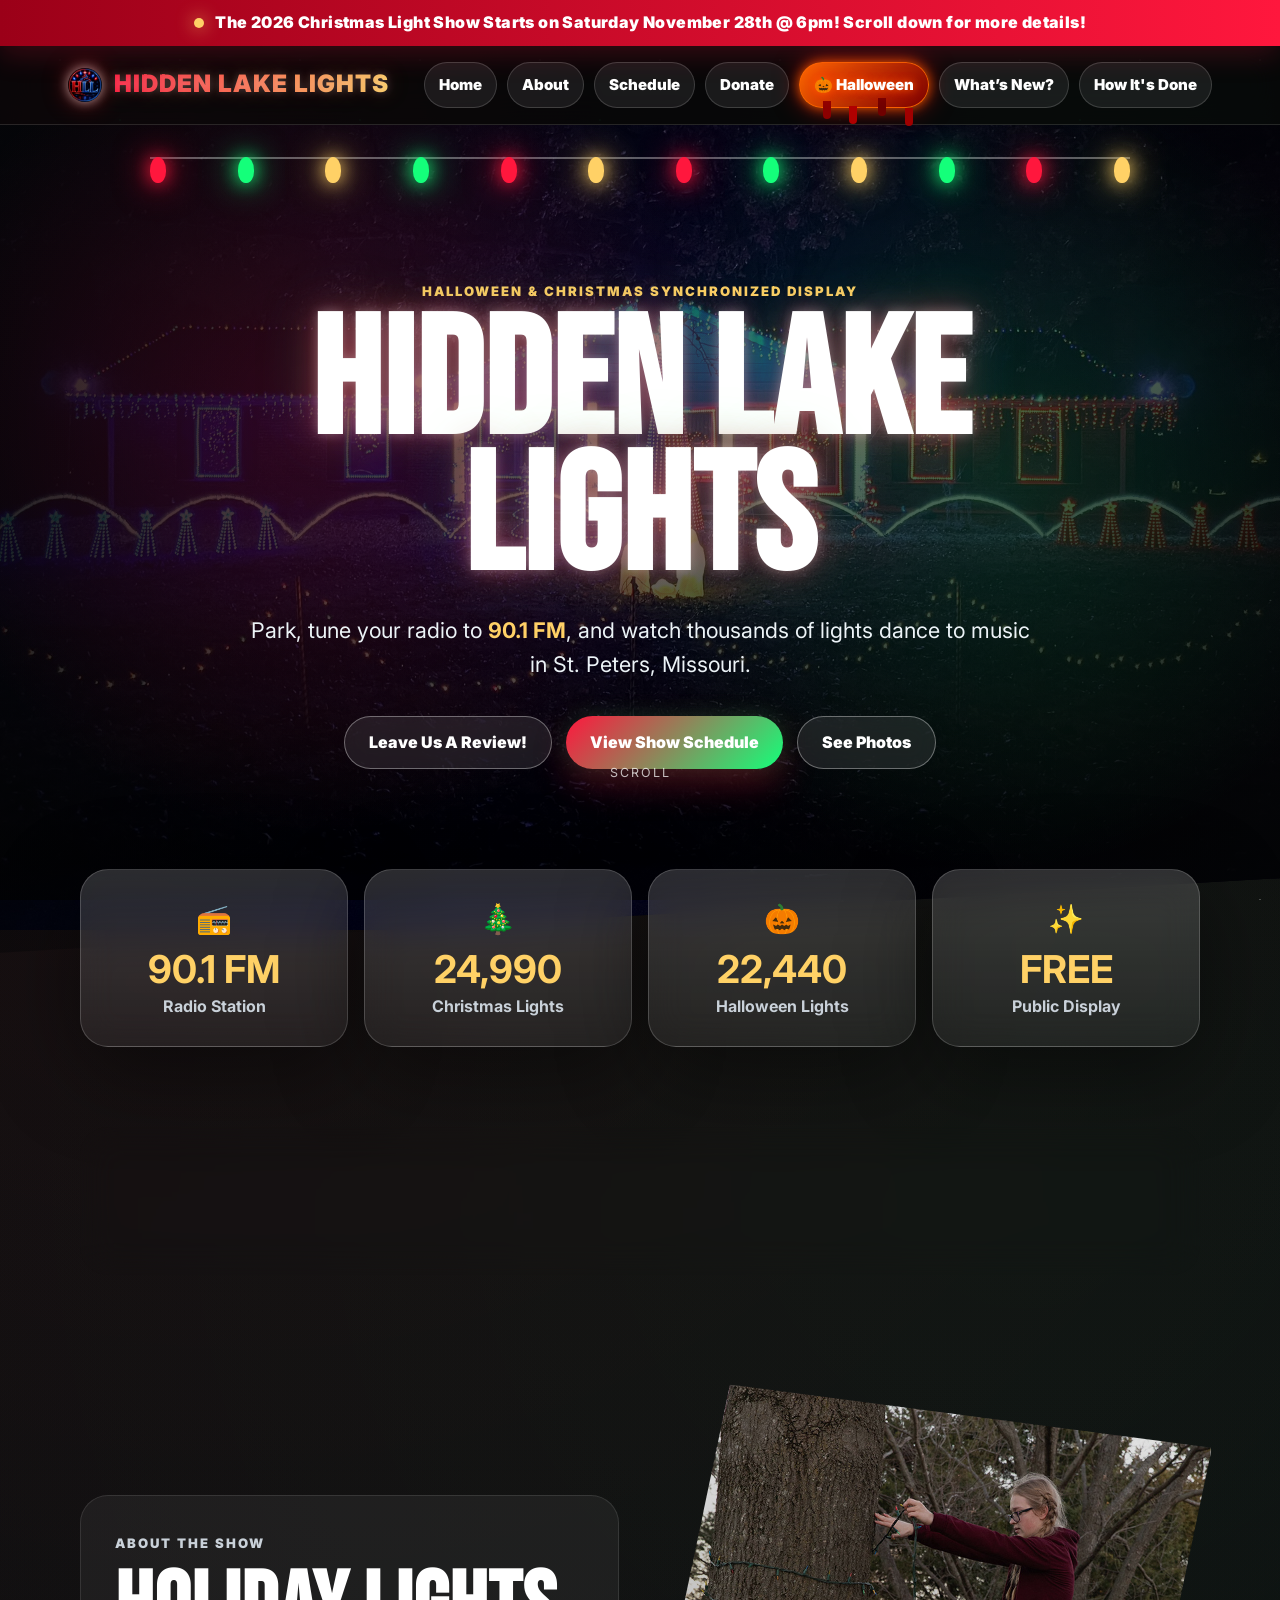
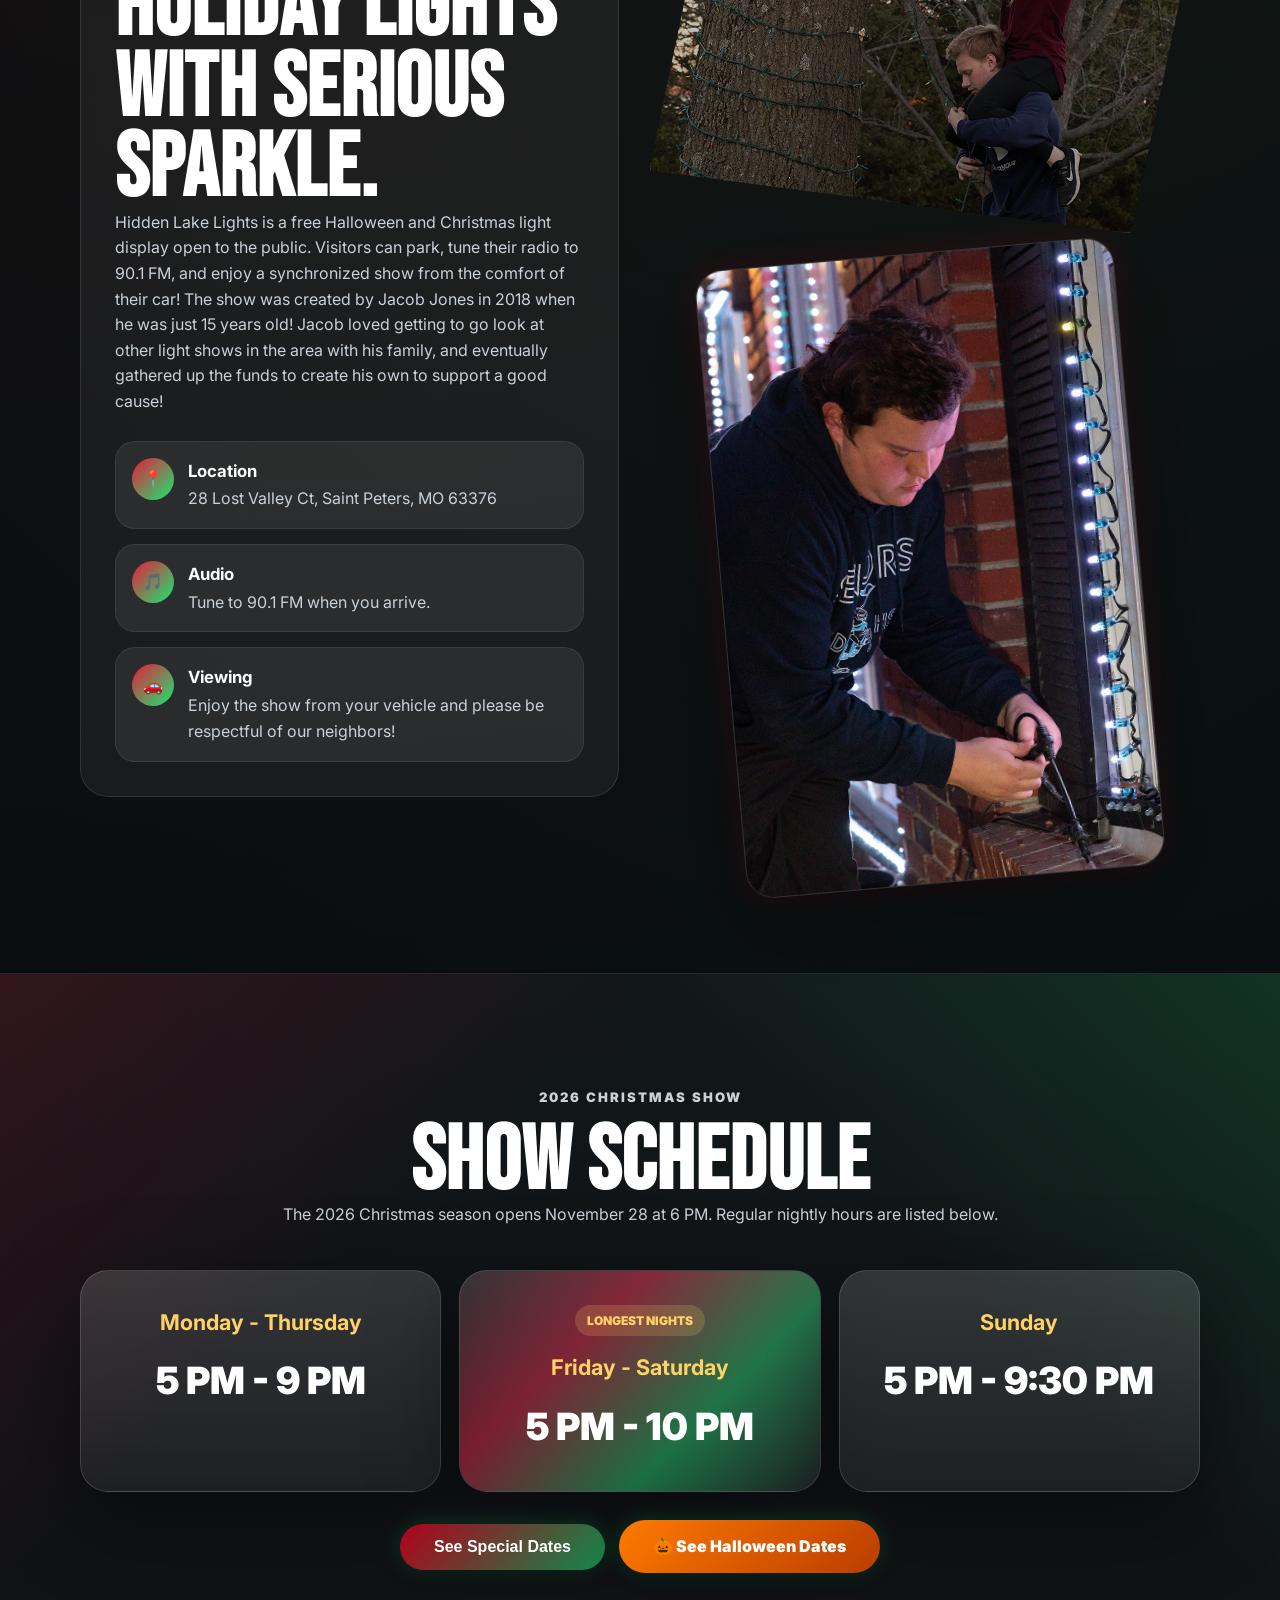
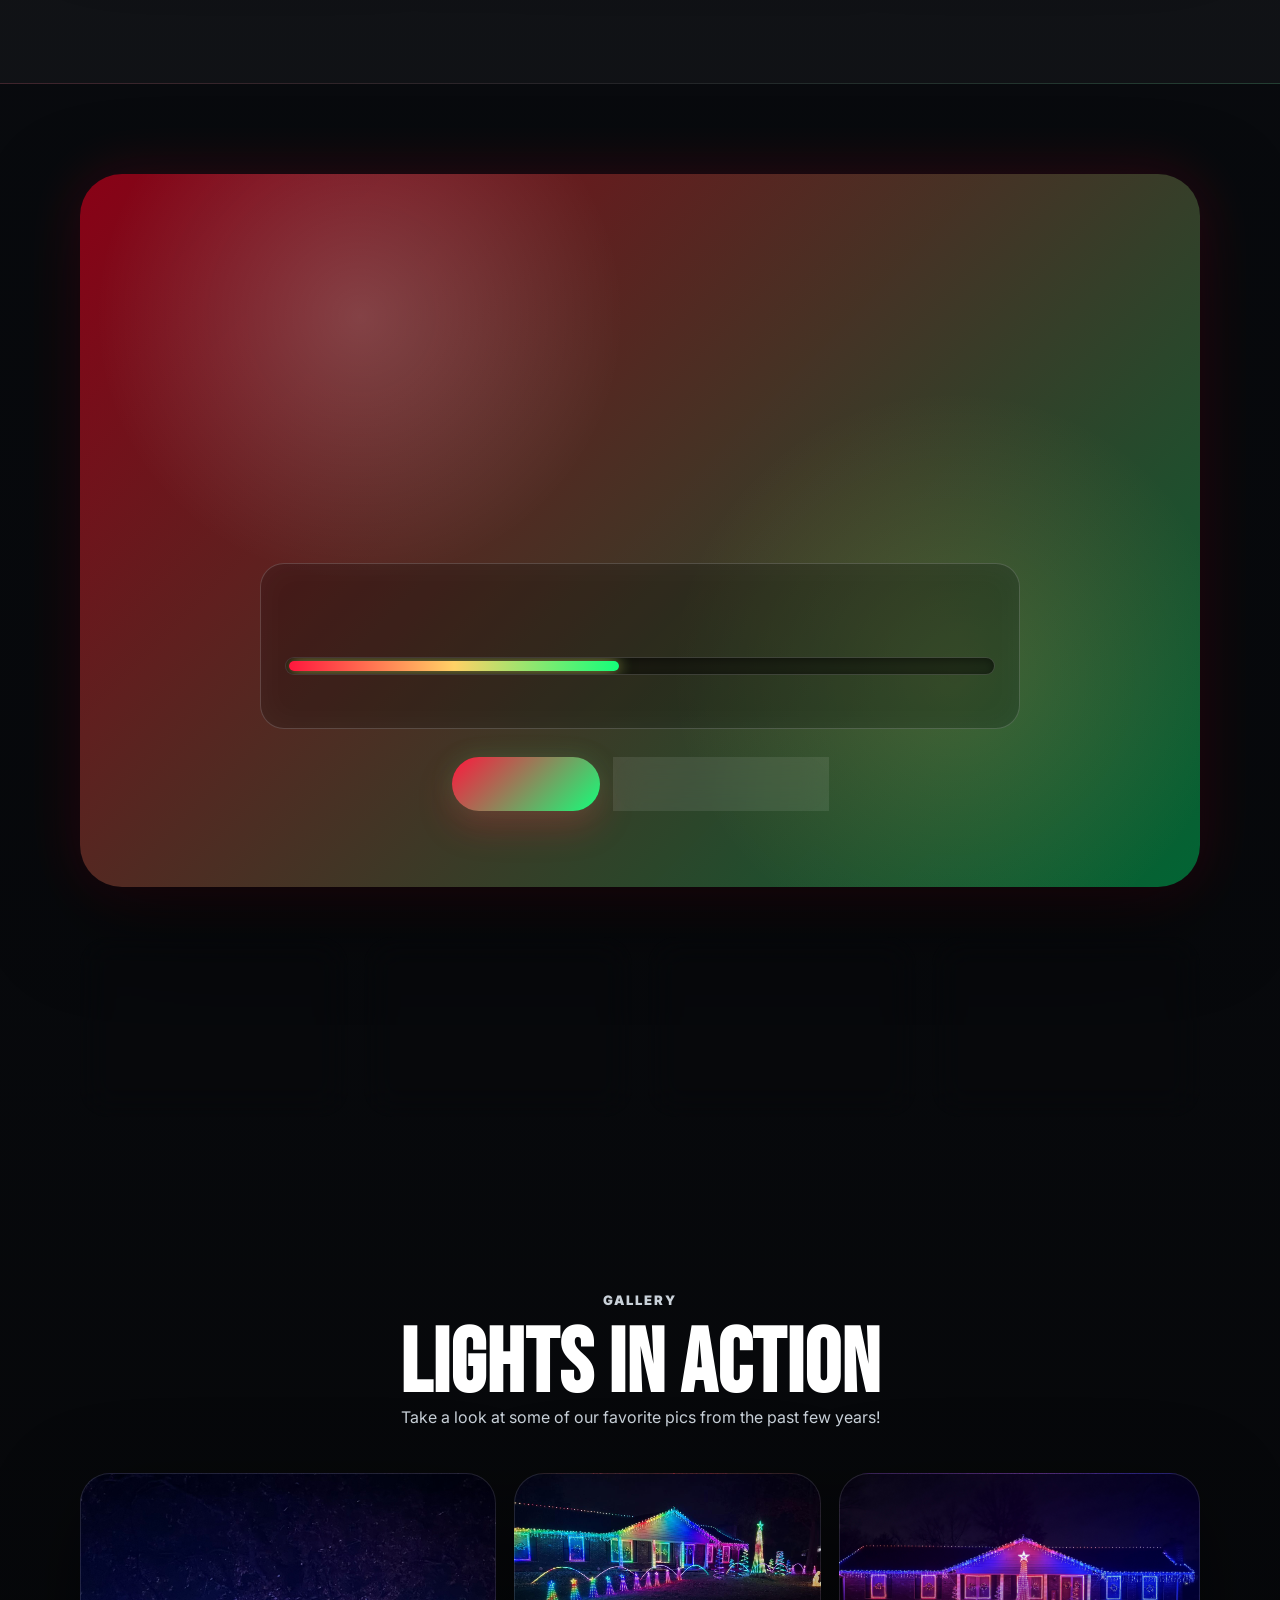
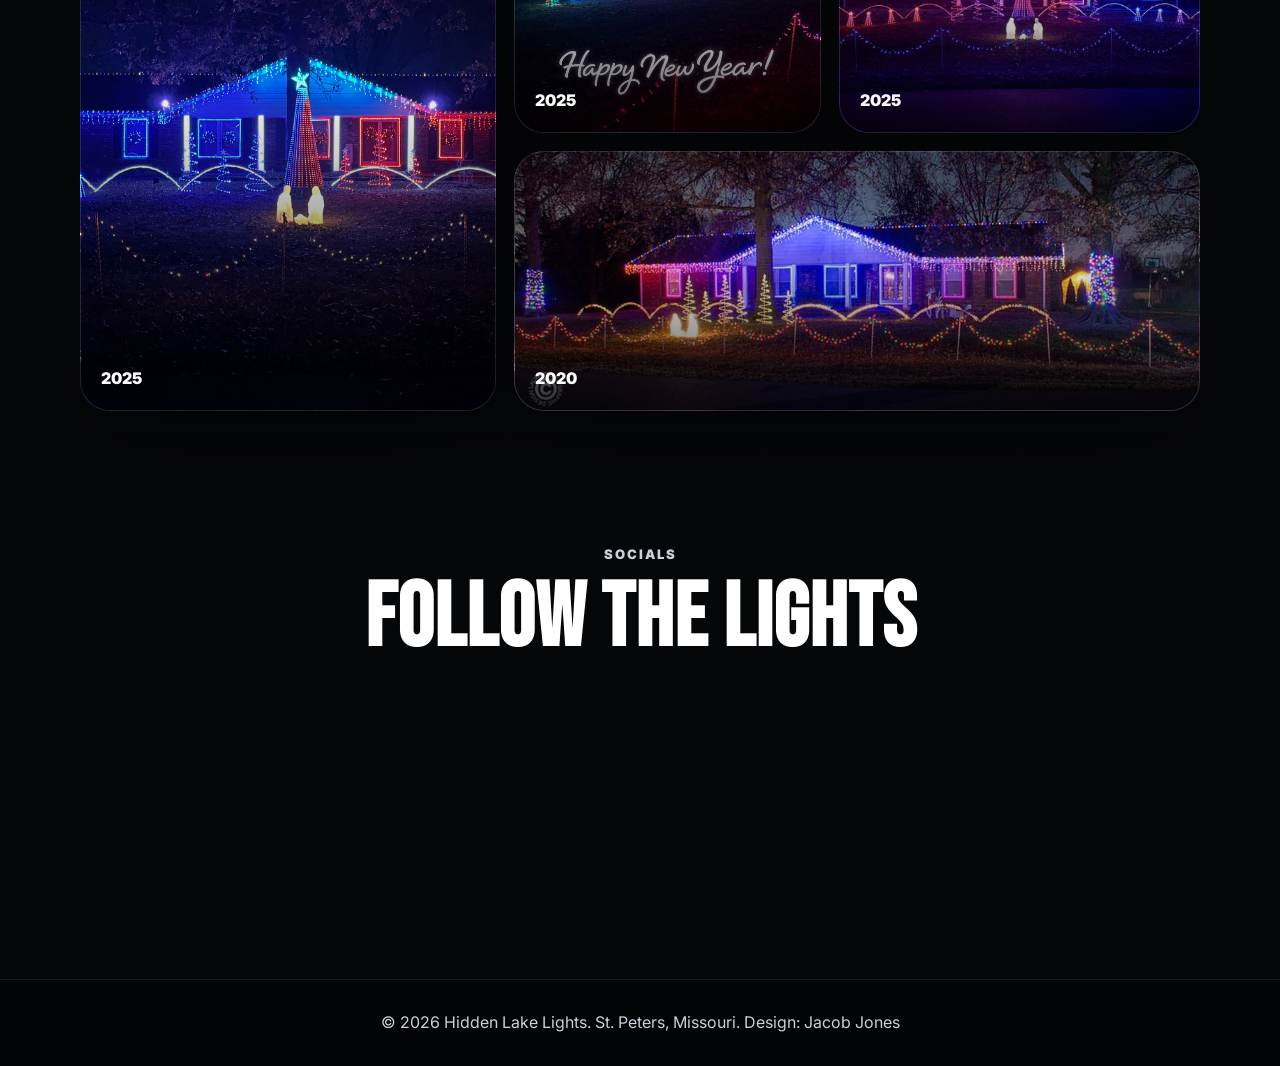
==== commit 9839ed59: "Implement dynamic donation statistics update Added JavaScript to dynamically update donation statist" ====
--- a/index.html
+++ b/index.html
@@ -454,7 +454,7 @@
 
   <div class="donation-stat-card reveal">
     <span class="stat-icon">📈</span>
-    <h3>$13,255.88</h3>
+    <h3 id="donationLifetimeStat">$13,255.88</h3>
     <p>Total Raised Since 2018</p>
   </div>
 </section>
@@ -579,6 +579,47 @@
   });
 </script>
 
+
+  <!-- ===== DONATION TOTALS: EDIT ONE NUMBER ===== -->
+  <script>
+    document.addEventListener("DOMContentLoaded", () => {
+      // Update this amount whenever new 2026 donations come in.
+      const donations2026 = 42;
+
+      // Based on the existing $13,255.88 lifetime total and $42 season total.
+      // Verify this historical total against your donation records.
+      const donations2018Through2025 = 13213.88;
+      const donationGoal2026 = 1200;
+
+      const lifetimeTotal = donations2018Through2025 + donations2026;
+      const progressPercent = donationGoal2026 > 0
+        ? (donations2026 / donationGoal2026) * 100
+        : 0;
+      const currency = amount => amount.toLocaleString("en-US", {
+        style: "currency", currency: "USD"
+      });
+      const setText = (id, value) => {
+        const element = document.getElementById(id);
+        if (element) element.textContent = value;
+      };
+
+      setText("donationRaisedAmount", currency(donations2026));
+      setText("donationSeasonStat", currency(donations2026));
+      setText("donationGoalAmount", currency(donationGoal2026));
+      setText("donationGoalStat", currency(donationGoal2026));
+      setText("donationLifetimeStat", currency(lifetimeTotal));
+      setText("donationProgressPercent", `${Math.round(progressPercent)}% of goal`);
+
+      const fill = document.getElementById("donationProgressFill");
+      if (fill) fill.style.width = `${Math.min(100, Math.max(0, progressPercent))}%`;
+      const bar = document.getElementById("donationProgressBar");
+      if (bar) {
+        bar.setAttribute("aria-valuemax", String(donationGoal2026));
+        bar.setAttribute("aria-valuenow", String(donations2026));
+      }
+    });
+  </script>
+
   <!-- ===== PAGE END ===== -->
 </body>
 </html>
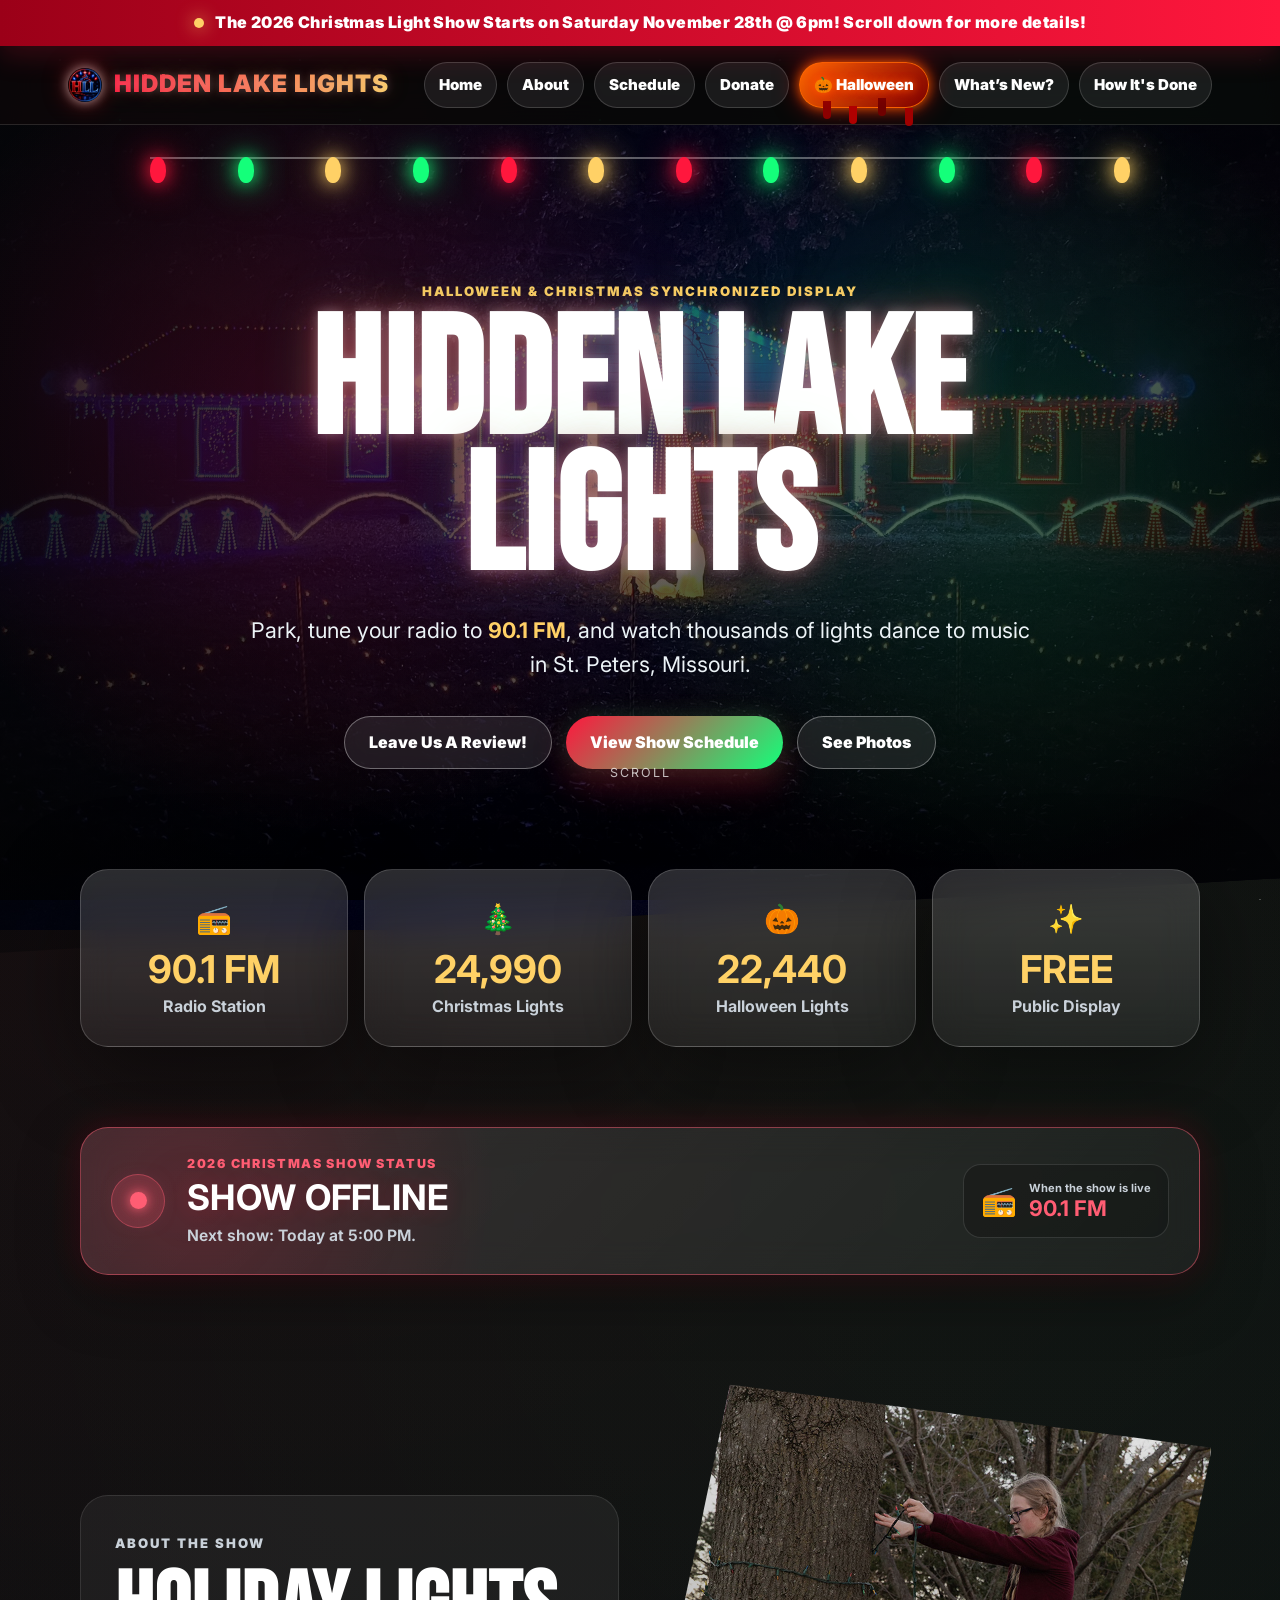
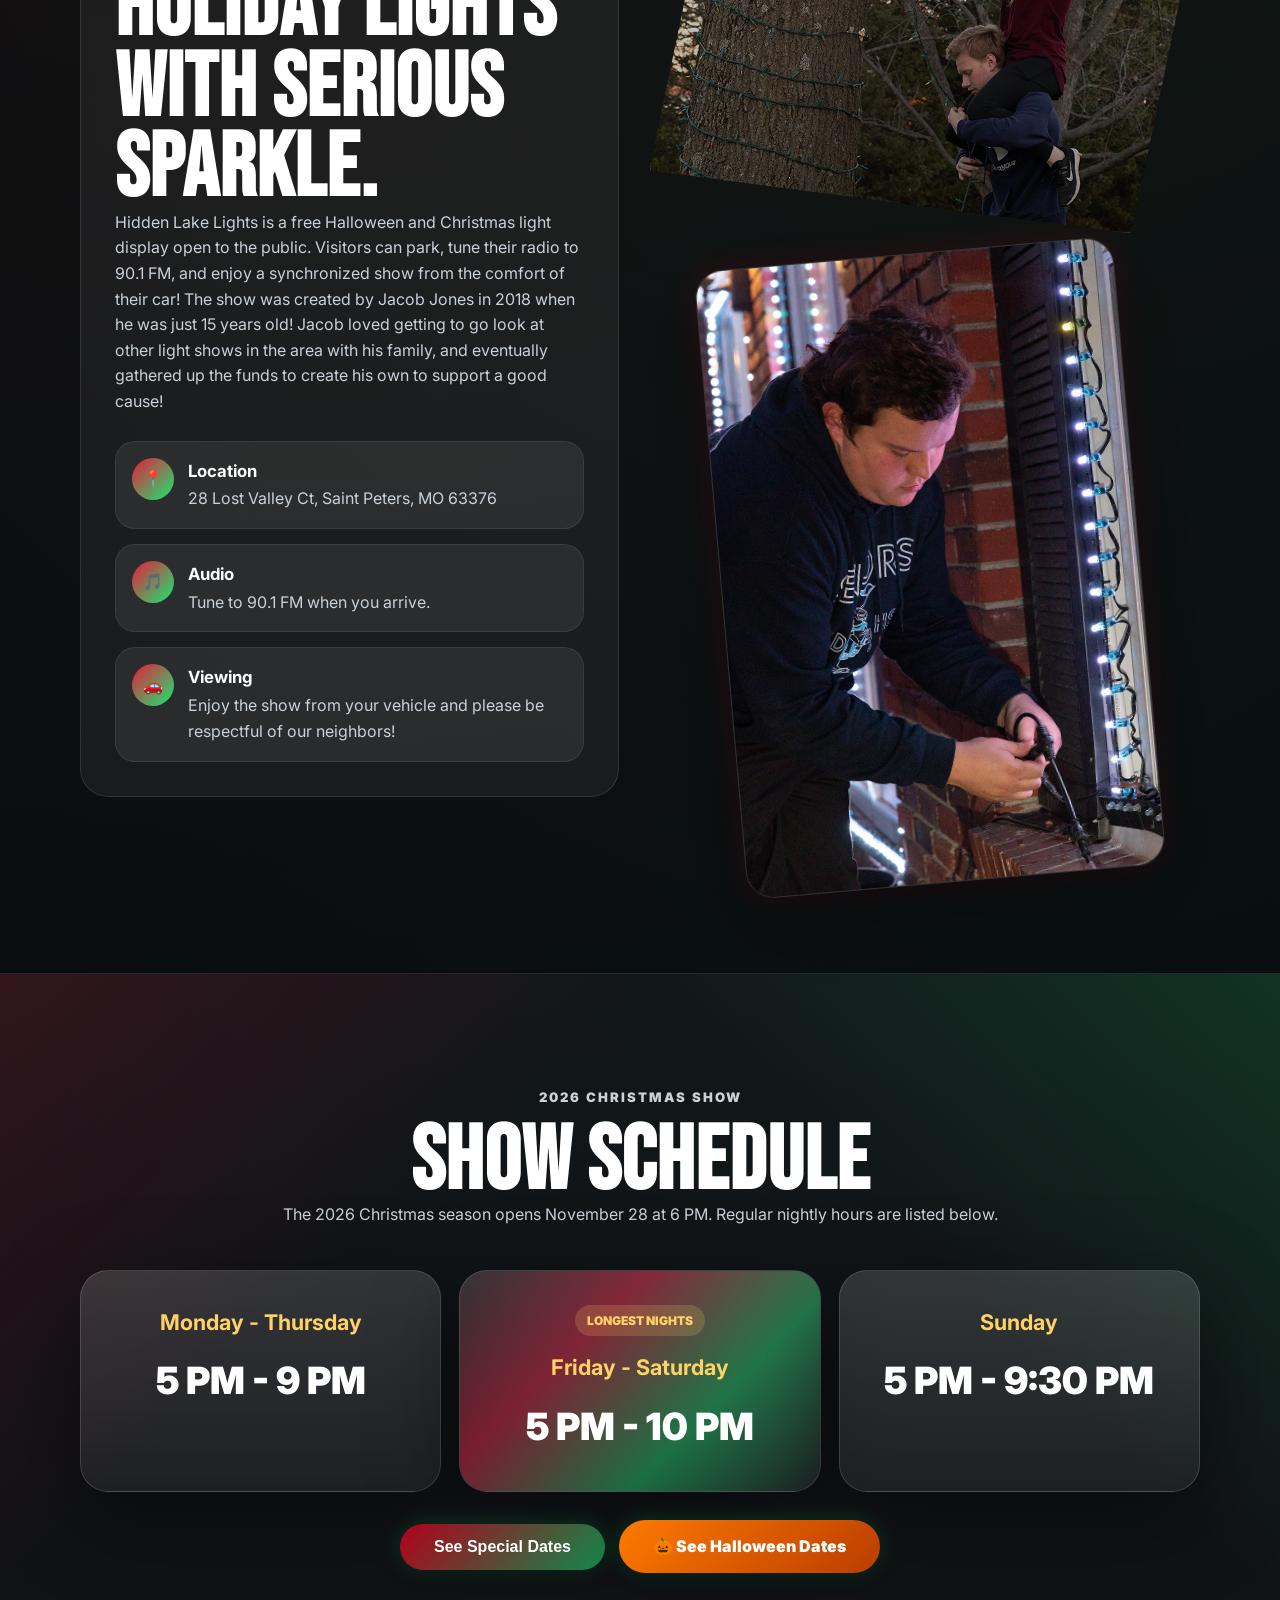
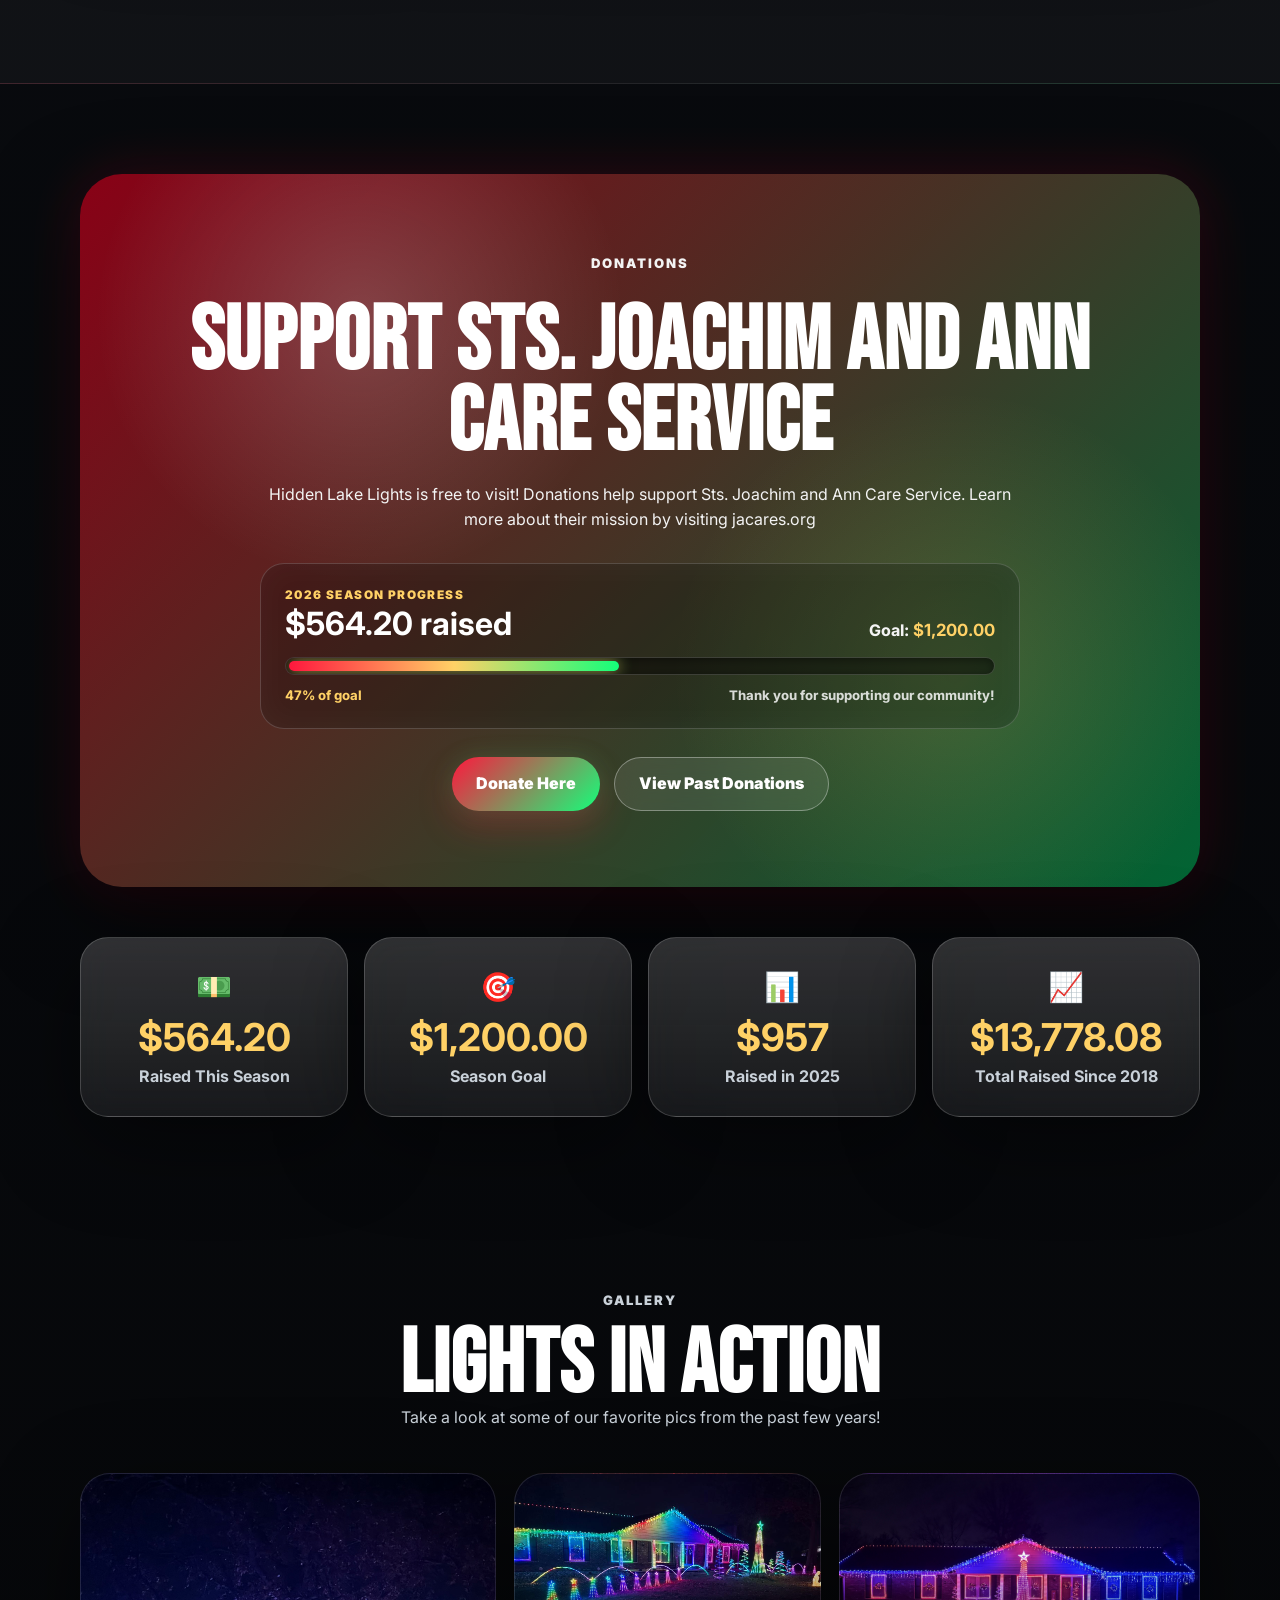
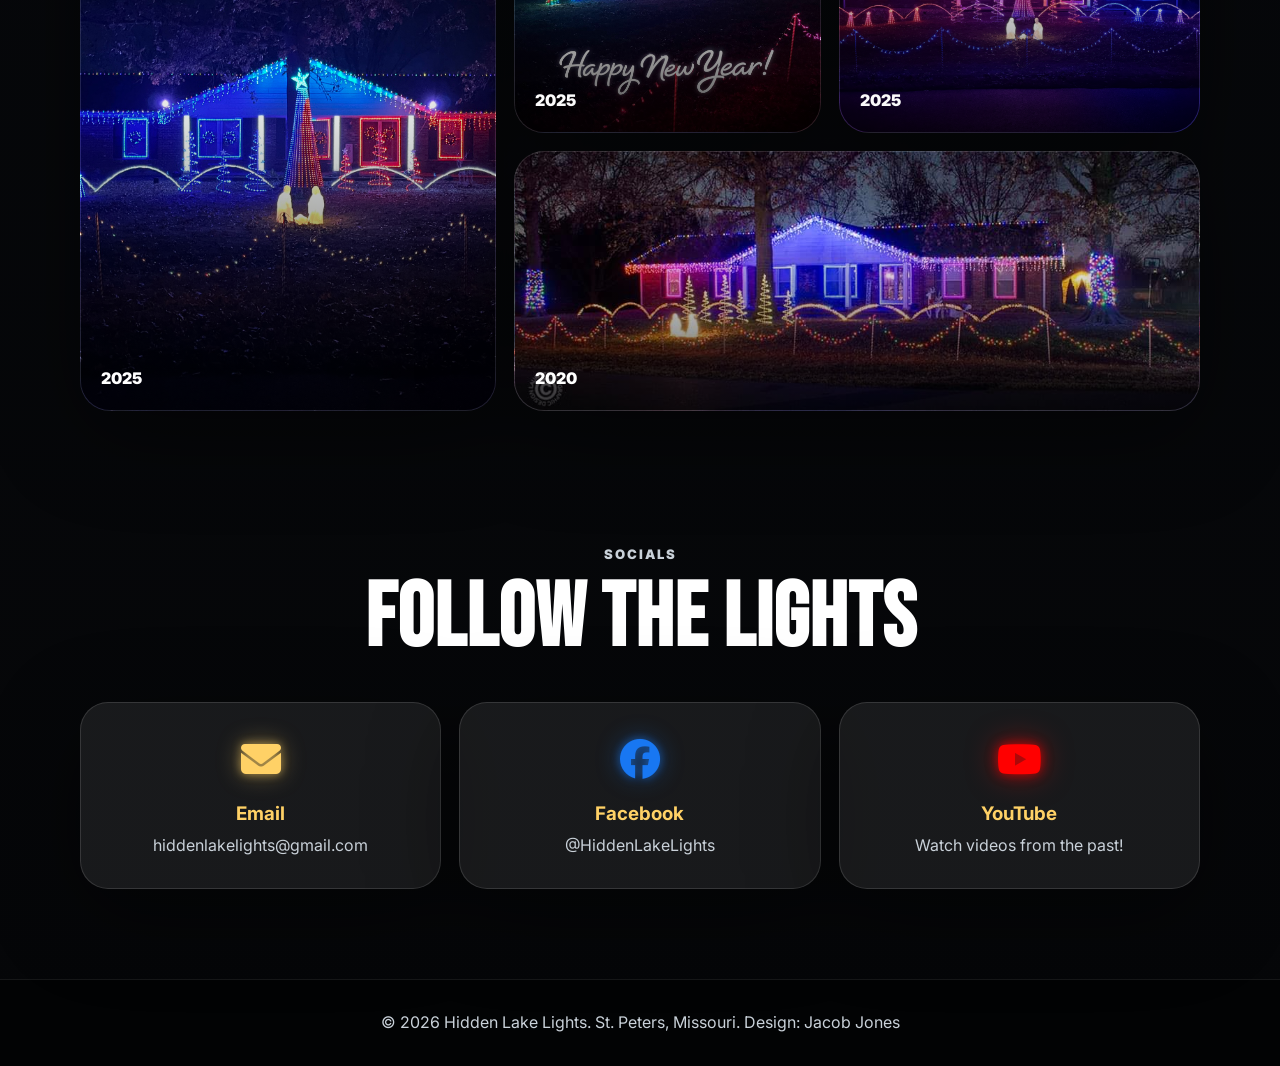
==== commit fe5d3e6e: "Change 2026 donations amount to 564.20 Updated the 2026 donations amount to reflect new total." ====
--- a/index.html
+++ b/index.html
@@ -584,7 +584,7 @@
   <script>
     document.addEventListener("DOMContentLoaded", () => {
       // Update this amount whenever new 2026 donations come in.
-      const donations2026 = 42;
+      const donations2026 = 564.20;
 
       // Based on the existing $13,255.88 lifetime total and $42 season total.
       // Verify this historical total against your donation records.
